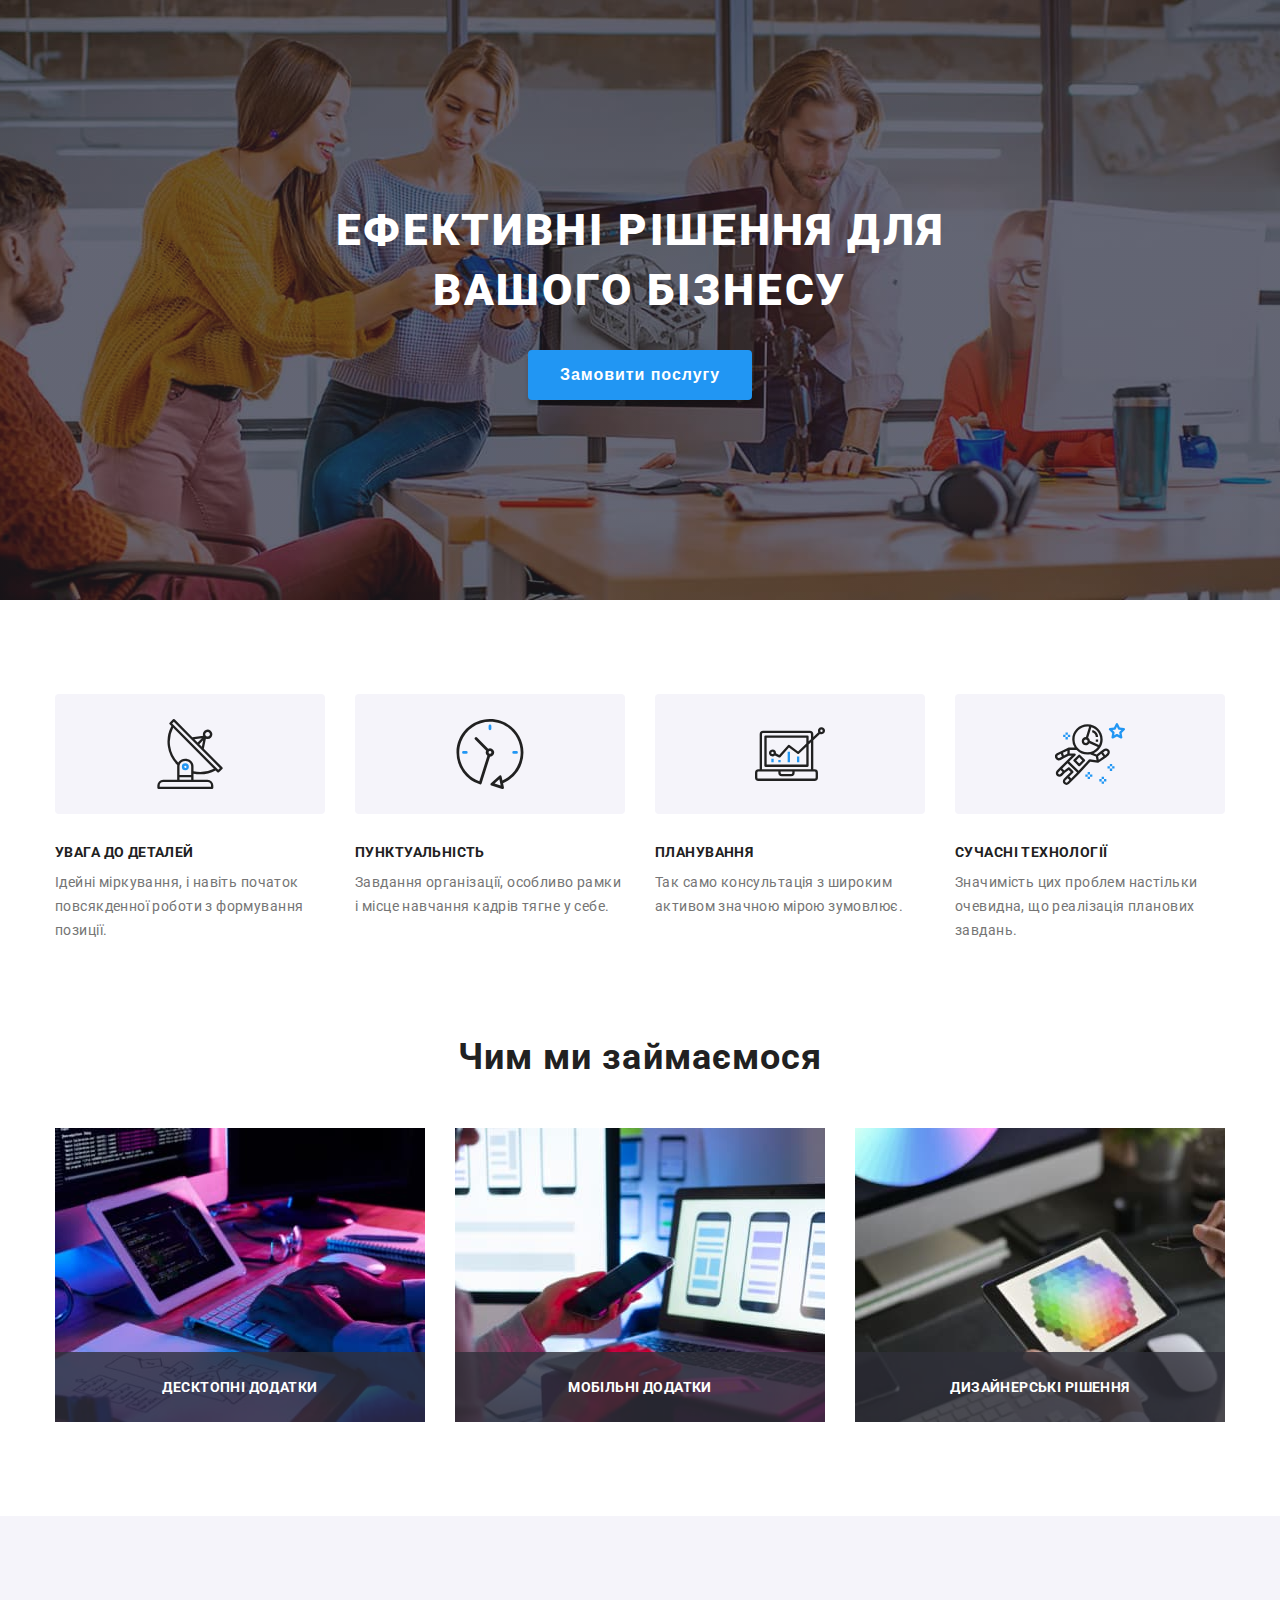
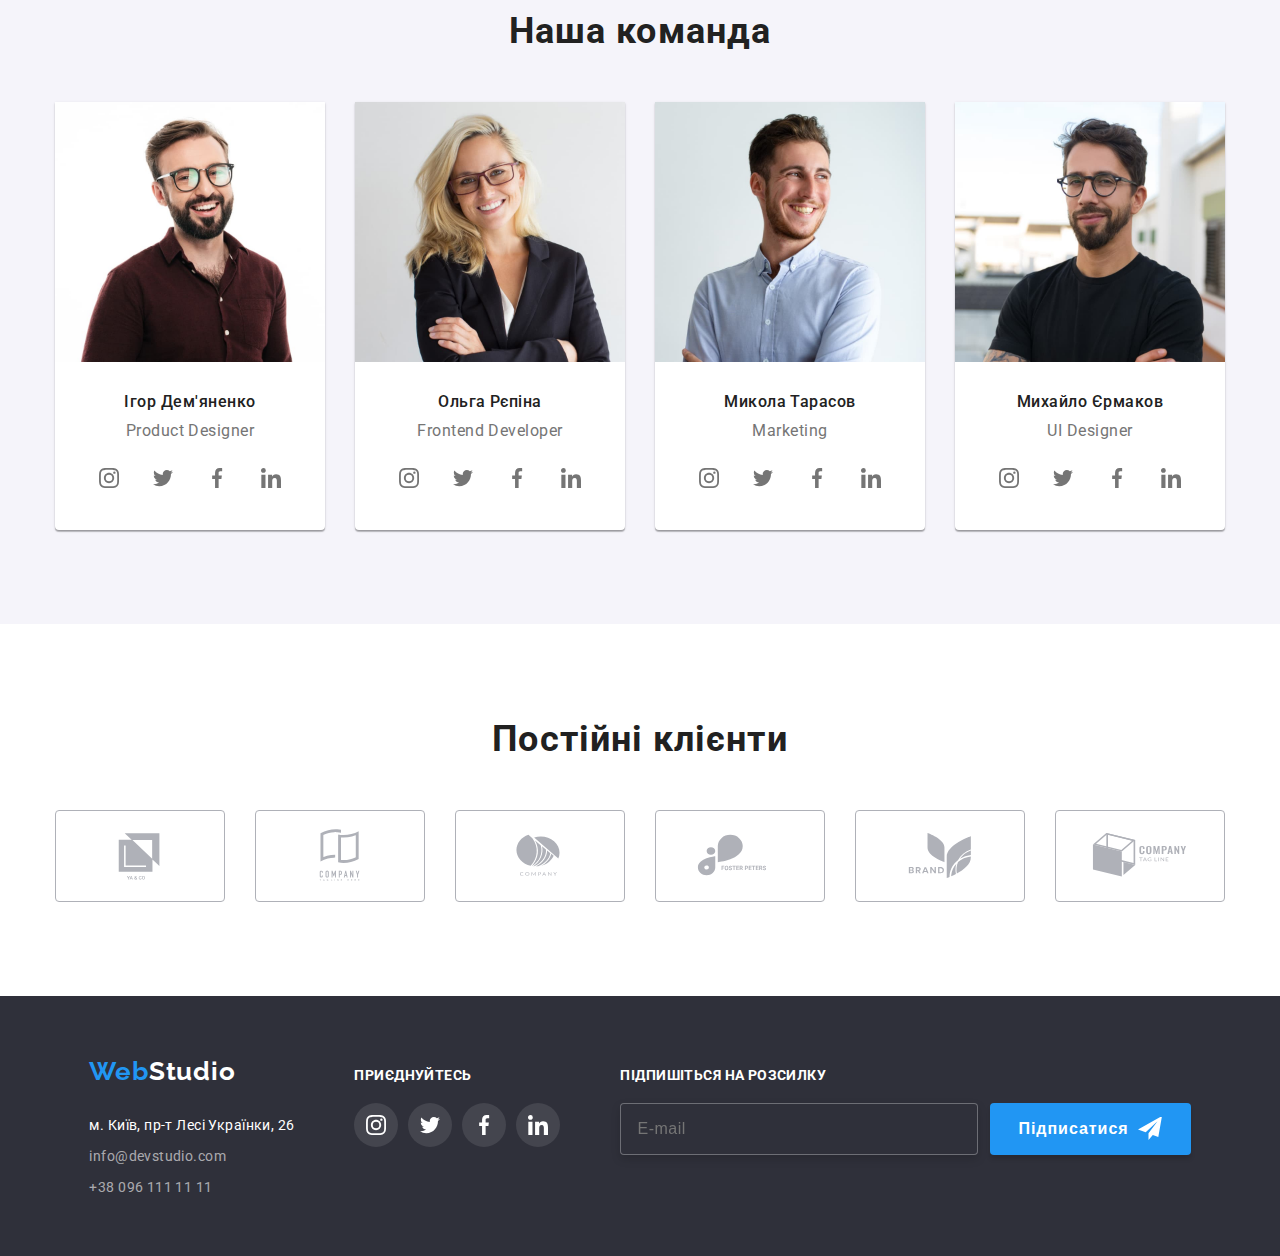
==== index.html @ 3035bf69 "New" ====
<!DOCTYPE html>
<html lang="uk">
  <head>
    <meta charset="UTF-8" />
    <meta http-equiv="X-UA-Compatible" content="IE=edge" />
    <meta name="viewport" content="width=device-width, initial-scale=1.0" />
    <title>Студія</title>
    <link rel="preconnect" href="https://fonts.googleapis.com" />
    <link rel="preconnect" href="https://fonts.gstatic.com" crossorigin />
    <link
      rel="stylesheet"
      href="https://cdnjs.cloudflare.com/ajax/libs/modern-normalize/1.1.0/modern-normalize.min.css"
      integrity="sha512-wpPYUAdjBVSE4KJnH1VR1HeZfpl1ub8YT/NKx4PuQ5NmX2tKuGu6U/JRp5y+Y8XG2tV+wKQpNHVUX03MfMFn9Q=="
      crossorigin="anonymous"
      referrerpolicy="no-referrer"
    />
    <link
      href="https://fonts.googleapis.com/css2?family=Raleway:wght@700&family=Roboto:wght@400;500;700;900&display=swap"
      rel="stylesheet"
    />
    <!--<link rel="stylesheet" href="./css/styles.css" />!-->
    <link rel="stylesheet" href="./css/main.min.css" />
  </head>
  <body>
  <!--<header class="header">
      <div class="container header__container">
        <a class="logo" href="./index.html">
          Web<span class="header__logo">Studio</span></a
        >
        <nav>
          <ul class="header__nav">
            <li>
              <a class="header__link current" href="./index.html">Студія</a>
            </li>
            <li>
              <a class="header__link" href="./portfolio.html">Портфоліо</a>
            </li>
            <li><a class="header__link" href="#">Контакти</a></li>
          </ul>
        </nav>
        <ul class="header__contacts">
          <li>
            <a class="header__contact" href="mailto:info@devstudio.com"
              ><svg class="header__icon" width="16" height="12">
                <use href="./images/icons.svg#icon-envelope"></use>
              </svg>
              info@devstudio.com</a
            >
          </li>
          <li>
            <a class="header__contact" href="tel:+380961111111"
              ><svg class="header__icon" width="10" height="16">
                <use href="./images/icons.svg#icon-smartphone"></use></svg
              >+38 096 111 11 11</a
            >
          </li>
        </ul>
      </div>
    </header>-->

    <main>
     
 <section class="section hero">
        <div class="container">
          <h1 class="hero__title">Ефективні рішення для вашого бізнесу</h1>
          <button class="btn hero__btn" type="button" data-modal-open>
            Замовити послугу
          </button>
        </div>
      </section>
     
      <section class="section benefits">
        <div class="container">
          <h2 class="visually-hidden">Переваги</h2>
          <ul class="benefits__list">
            <li class="benefits__item antenna">
              <div class="benefits__icon-box">
                <svg class="benefits__icon" width="70" height="70">
                  <use href="./images/icons.svg#icon-antenna"></use>
                </svg>
              </div>
              <h3 class="benefits__title">УВАГА ДО ДЕТАЛЕЙ</h3>
              <p class="benefits__text">
                Ідейні міркування, і навіть початок повсякденної роботи з
                формування позиції.
              </p>
            </li>
            <li class="benefits__item clock">
              <div class="benefits__icon-box">
                <svg class="benefits__icon" width="70" height="70">
                  <use href="./images/icons.svg#icon-clock"></use>
                </svg>
              </div>
              <h3 class="benefits__title">ПУНКТУАЛЬНІСТЬ</h3>
              <p class="benefits__text">
                Завдання організації, особливо рамки і місце навчання кадрів
                тягне у себе.
              </p>
            </li>
            <li class="benefits__item diagram">
              <div class="benefits__icon-box">
                <svg class="benefits__icon" width="70" height="70">
                  <use href="./images/icons.svg#icon-diagram"></use>
                </svg>
              </div>
              <h3 class="benefits__title">ПЛАНУВАННЯ</h3>
              <p class="benefits__text">
                Так само консультація з широким активом значною мірою зумовлює.
              </p>
            </li>
            <li class="benefits__item astronaut">
              <div class="benefits__icon-box">
                <svg class="benefits__icon" width="70" height="70">
                  <use href="./images/icons.svg#icon-astronaut"></use>
                </svg>
              </div>
              <h3 class="benefits__title">СУЧАСНІ ТЕХНОЛОГІЇ</h3>
              <p class="benefits__text">
                Значимість цих проблем настільки очевидна, що реалізація
                планових завдань.
              </p>
            </li>
          </ul>
        </div>
      </section>
      <section class="section do">
        <div class="container">
          <h2 class="do__title">Чим ми займаємося</h2>
          <ul class="do__list">
            <li class="do__item">
              <img
                src="./images/img1.jpg"
                alt="робочий стіл розробникм"
                width="370"
              />
              <p class="do__label">Десктопні додатки</p>
            </li>
            <li class="do__item">
              <img
                src="./images/img2.jpg"
                alt="робота над мобільним додатком"
                width="370"
              />
              <p class="do__label">Мобільні додатки</p>
            </li>
            <li class="do__item">
              <img src="./images/img3.jpg" alt="розробка дизайну" width="370" />
              <p class="do__label">Дизайнерські рішення</p>
            </li>
          </ul>
        </div>
      </section>
      <section class="section team">
        <div class="container">
          <h2 class="team__title">Наша команда</h2>

          <ul class="team__list">
            <li class="team__card">
              <img src="./images/img21.jpg" alt="Ігор Дем'яненко" width="270" />
              <div class="team__box">
                <h3 class="team__nome">Ігор Дем'яненко</h3>
                <p class="team__text">Product Designer</p>
                <ul class="contacts">
                  <li class="contacts__item">
                    <a class="contacts__link" href="#">
                      <svg class="contacts__icon" width="20" height="20">
                        <use href="./images/icons.svg#icon-instagram"></use>
                      </svg>
                    </a>
                  </li>
                  <li class="contacts__item">
                    <a class="contacts__link" href="#">
                      <svg class="contacts__icon" width="20" height="20">
                        <use href="./images/icons.svg#icon-twitter"></use>
                      </svg>
                    </a>
                  </li>
                  <li class="contacts__item">
                    <a class="contacts__link" href="#">
                      <svg class="contacts__icon" width="20" height="20">
                        <use href="./images/icons.svg#icon-facebook"></use>
                      </svg>
                    </a>
                  </li>
                  <li class="contacts__item">
                    <a class="contacts__link" href="#">
                      <svg class="contacts__icon" width="20" height="20">
                        <use href="./images/icons.svg#icon-linkedin"></use>
                      </svg>
                    </a>
                  </li>
                </ul>
              </div>
            </li>
            <li class="team__card">
              <img src="./images/img22.jpg" alt="Ольга Рєпіна" width="270" />
              <div class="team__box">
                <h3 class="team__nome">Ольга Рєпіна</h3>
                <p class="team__text">Frontend Developer</p>
                <ul class="contacts">
                  <li class="contacts__item">
                    <a class="contacts__link" href="#">
                      <svg class="contacts__icon" width="20" height="20">
                        <use href="./images/icons.svg#icon-instagram"></use>
                      </svg>
                    </a>
                  </li>
                  <li class="contacts__item">
                    <a class="contacts__link" href="#">
                      <svg class="contacts__icon" width="20" height="20">
                        <use href="./images/icons.svg#icon-twitter"></use>
                      </svg>
                    </a>
                  </li>
                  <li class="contacts__item">
                    <a class="contacts__link" href="#">
                      <svg class="contacts__icon" width="20" height="20">
                        <use href="./images/icons.svg#icon-facebook"></use>
                      </svg>
                    </a>
                  </li>
                  <li class="contacts__item">
                    <a class="contacts__link" href="#">
                      <svg class="contacts__icon" width="20" height="20">
                        <use href="./images/icons.svg#icon-linkedin"></use>
                      </svg>
                    </a>
                  </li>
                </ul>
              </div>
            </li>
            <li class="team__card">
              <img src="./images/img23.jpg" alt="Микола Тарасов" width="270" />
              <div class="team__box">
                <h3 class="team__nome">Микола Тарасов</h3>
                <p class="team__text">Marketing</p>
                <ul class="contacts">
                  <li class="contacts__item">
                    <a class="contacts__link" href="#">
                      <svg class="contacts__icon" width="20" height="20">
                        <use href="./images/icons.svg#icon-instagram"></use>
                      </svg>
                    </a>
                  </li>
                  <li class="contacts__item">
                    <a class="contacts__link" href="#">
                      <svg class="contacts__icon" width="20" height="20">
                        <use href="./images/icons.svg#icon-twitter"></use>
                      </svg>
                    </a>
                  </li>
                  <li class="contacts__item">
                    <a class="contacts__link" href="#">
                      <svg class="contacts__icon" width="20" height="20">
                        <use href="./images/icons.svg#icon-facebook"></use>
                      </svg>
                    </a>
                  </li>
                  <li class="contacts__item">
                    <a class="contacts__link" href="#">
                      <svg class="contacts__icon" width="20" height="20">
                        <use href="./images/icons.svg#icon-linkedin"></use>
                      </svg>
                    </a>
                  </li>
                </ul>
              </div>
            </li>
            <li class="team__card">
              <img src="./images/img24.jpg" alt="Михайло Єрмаков" width="270" />
              <div class="team__box">
                <h3 class="team__nome">Михайло Єрмаков</h3>
                <p class="team__text">UI Designer</p>
                <ul class="contacts">
                  <li class="contacts__item">
                    <a class="contacts__link" href="#">
                      <svg class="contacts__icon" width="20" height="20">
                        <use href="./images/icons.svg#icon-instagram"></use>
                      </svg>
                    </a>
                  </li>
                  <li class="contacts__item">
                    <a class="contacts__link" href="#">
                      <svg class="contacts__icon" width="20" height="20">
                        <use href="./images/icons.svg#icon-twitter"></use>
                      </svg>
                    </a>
                  </li>
                  <li class="contacts__item">
                    <a class="contacts__link" href="#">
                      <svg class="contacts__icon" width="20" height="20">
                        <use href="./images/icons.svg#icon-facebook"></use>
                      </svg>
                    </a>
                  </li>
                  <li class="contacts__item">
                    <a class="contacts__link" href="#">
                      <svg class="contacts__icon" width="20" height="20">
                        <use href="./images/icons.svg#icon-linkedin"></use>
                      </svg>
                    </a>
                  </li>
                </ul>
              </div>
            </li>
          </ul>
        </div>
      </section>
      <section class="section clients">
        <div class="container">
          <h2 class="clients__title">Постійні клієнти</h2>
          <ul class="clients__list">
            <li class="clients__items">
              <a class="clients__link" href="#">
                <svg class="cleints__icon" width="106" height="60">
                  <use href="./images/icons.svg#icon-logo1"></use>
                </svg>
              </a>
            </li>
            <li class="clients__items">
              <a class="clients__link" href="#">
                <svg class="cleints__icon" width="106" height="60">
                  <use href="./images/icons.svg#icon-logo2"></use>
                </svg>
              </a>
            </li>
            <li class="clients__items">
              <a class="clients__link" href="#">
                <svg class="cleints__icon" width="106" height="60">
                  <use href="./images/icons.svg#icon-logo3"></use>
                </svg>
              </a>
            </li>
            <li class="clients__items">
              <a class="clients__link" href="#">
                <svg class="cleints__icon" width="106" height="60">
                  <use href="./images/icons.svg#icon-logo4"></use>
                </svg>
              </a>
            </li>
            <li class="clients__items">
              <a class="clients__link" href="#">
                <svg class="cleints__icon" width="106" height="60">
                  <use href="./images/icons.svg#icon-logo5"></use>
                </svg>
              </a>
            </li>
            <li class="clients__items">
              <a class="clients__link" href="#">
                <svg class="cleints__icon" width="106" height="60">
                  <use href="./images/icons.svg#icon-logo6"></use>
                </svg>
              </a>
            </li>
          </ul>
        </div>
      </section>
    </main>
   <footer class="footer">
      <div class="container footer-content">
        <div class="footer-contacts">
          <a class="logo" href="./index.html">
            Web<span class="l-footer">Studio</span>
          </a>
          <address>
            <ul class="footer-list">
              <li class="footer-item">
                <a
                  class="footer-adress"
                  href="https://goo.gl/maps/WYoXbRYxHbfTvHFD9"
                  target="_blank"
                  rel="noopener noreferrer"
                  >м. Київ, пр-т Лесі Українки, 26</a
                >
              </li>
              <li class="footer-items">
                <a class="footer-link" href="mailto:info@devstudio.com"
                  >info@devstudio.com</a
                >
              </li>
              <li class="footer-items">
                <a class="footer-link" href="tel:+380961111111"
                  >+38 096 111 11 11</a
                >
              </li>
            </ul>
          </address>
        </div>
        <div class="footer-soc">
          <p class="footer-tit">приєднуйтесь</p>
          <ul class="footer-soc-list">
            <li class="footer-soc-item">
              <a class="footer-soc-link" href="#">
                <svg class="footer-soc-icon" width="20" height="20">
                  <use href="./images/icons.svg#icon-instagram"></use>
                </svg>
              </a>
            </li>
            <li class="footer-soc-item">
              <a class="footer-soc-link" href="#">
                <svg class="footer-soc-icon" width="20" height="20">
                  <use href="./images/icons.svg#icon-twitter"></use>
                </svg>
              </a>
            </li>
            <li class="footer-soc-item">
              <a class="footer-soc-link" href="#">
                <svg class="footer-soc-icon" width="20" height="20">
                  <use href="./images/icons.svg#icon-facebook"></use>
                </svg>
              </a>
            </li>
            <li class="footer-soc-item">
              <a class="footer-soc-link" href="#">
                <svg class="footer-soc-icon" width="20" height="20">
                  <use href="./images/icons.svg#icon-linkedin"></use>
                </svg>
              </a>
            </li>
          </ul>
        </div>
        <div class="footer-form-div">
          <p class="footer-tit">Підпишіться на розсилку</p>
          <form class="footer-form">
            <label class="footer-label">
              <input
                class="footer-input"
                type="email"
                name="email"
                placeholder="E-mail"
              />
            </label>
            <button class="footer-bt btn" type="submit">
              Підписатися
              <svg class="footer-bt-icon" width="24" height="24">
                <use href="./images/icons.svg#icon-iconsend"></use>
              </svg>
            </button>
          </form>
        </div>
      </div>
    </footer>
   <!-- <div class="backdrop is-hidden" data-modal>
      <div class="modal">
        <form class="modal-form">
          <p class="form-tit">Залиште свої дані, ми вам передзвонимо</p>

          <label class="form-label">
            <span class="form-text">Ім'я</span>
            <input class="form-input" type="text" name="name" autofocus />
            <svg class="form-icon" width="18" height="18">
              <use href="./images/icons.svg#icon-name"></use>
            </svg>
          </label>

          <label class="form-label">
            <span class="form-text">Телефон</span>
            <input class="form-input" type="tel" name="tel" />
            <svg class="form-icon" width="18" height="18">
              <use href="./images/icons.svg#icon-telform"></use>
            </svg>
          </label>

          <label class="form-label">
            <span class="form-text">Пошта</span>
            <input class="form-input" type="email" name="email" />
            <svg class="form-icon" width="18" height="18">
              <use href="./images/icons.svg#icon-emailform"></use>
            </svg>
          </label>

          <label class="form-label">
            <span class="form-text">Коментар</span>
            <textarea
              name="comment"
              rows="7"
              class="comment-area"
              placeholder="Введіть текст"
            ></textarea>
          </label>

          <label class="check-label">
            <input class="check-input" type="checkbox" name="policy" />
            <svg class="check-icon" width="16" height="15">
              <use href="./images/icons.svg#icon-check"></use>
            </svg>
            <span class="check-text"
              >Погоджуюся з розсилкою та приймаю
              <a href="#" class="check-link">Умови договору</a>
            </span>
          </label>

          <button class="form-bt btn" type="submit">Відправити</button>
        </form>
        <button type="button" class="modal-button" data-modal-close>
          <svg class="modal-icon" width="18" height="18">
            <use href="./images/icons.svg#icon-close"></use>
          </svg>
        </button>
      </div>
    </div>
    <script src="./js/modal.js"></script>-->
  </body>
</html>
---- css/main.min.css ----
:root{--gray-dark:#2F303A;--gray-light:#F5F4FA;--wight:white;--mt-color:#212121;--nt-color:#757575;--blue:#2196F3;--akcent: #188CE8;--icon1:#AFB1B8;--ft-color:rgba(255, 255, 255, 0.6);--timing-function:cubic-bezier(0.4, 0, 0.2, 1)}*{margin:0;padding:0;box-sizing:border-box;outline:none}h1,h2,h3,h4,h5,h6,p{margin:0}ul{list-style:none;margin:0;padding:0}img{display:block;max-width:100%;height:auto;width:100%}body{font-family:"Roboto",sans-serif;color:var(--mt-color)}button{cursor:pointer}.visually-hidden{position:absolute;width:1px;height:1px;margin:-1px;border:0;padding:0;white-space:nowrap;-webkit-clip-path:inset(100%);clip-path:inset(100%);clip:rect(0 0 0 0);overflow:hidden}.container{width:100%;padding-left:15px;padding-right:15px;margin:0 auto}@media screen and (min-width: 480px){.container{max-width:480px}}@media screen and (min-width: 768px){.container{max-width:768px}}@media screen and (min-width: 1200px){.container{max-width:1200px}}.section{padding-top:60px;padding-bottom:60px}@media screen and (min-width: 1200px){.section{padding-top:94px;padding-bottom:94px}}.logo{font-family:"Raleway",sans-serif;text-decoration:none;font-weight:700;font-size:24px;line-height:1.1666666667;letter-spacing:.03em;color:var(--blue)}@media screen and (min-width: 1200px){.logo{font-size:26px;line-height:1.1923076923}}.btn{background-color:var(--blue);font-weight:700;font-size:16px;line-height:1.875;display:flex;align-items:center;text-align:center;letter-spacing:.06em;color:var(--wight);border:none;display:block;margin:0 auto;box-shadow:0px 4px 4px rgba(0,0,0,.15);border-radius:4px;transition:background-color 250ms var(--timing-function)}.btn:hover,.btn:focus{background-color:var(--akcent)}.header{background-color:var(--wight);padding-top:32px;padding-bottom:32px;border-bottom:1px solid #ececec}.header__container{display:flex;align-items:center}.header__logo{color:#000}.header__nav{display:flex;gap:50px;margin-left:93px}@media screen and (max-width: 768px){.header__nav{visibility:hidden;pointer-events:none;position:absolute;width:1px;height:1px;margin:-1px;border:0;padding:0}}.header__nav .header__link{position:relative}.header__link.current{color:var(--blue)}@media screen and (max-width: 768px){.header__link.current{visibility:hidden;pointer-events:none;position:absolute;width:1px;height:1px;margin:-1px;border:0;padding:0}}.header__link.current::after{position:absolute;bottom:-39px;right:0px;content:"";width:100%;height:4px;background-color:var(--blue);border-radius:2px}.header__contacts{display:flex;gap:50px;margin-left:auto}@media screen and (max-width: 768px){.header__contacts{visibility:hidden;pointer-events:none;position:absolute;width:1px;height:1px;margin:-1px;border:0;padding:0;display:flex;gap:50px;margin-left:93px}}.header__link,.header__contact{font-weight:500;font-size:14px;line-height:1.1428571429;letter-spacing:.02em;text-decoration:none;transition:color 250ms var(--timing-function)}.header__link:hover,.header__link :focus,.header__link :active,.header__contact:hover,.header__contact :focus,.header__contact :active{color:var(--blue)}.header__link{color:var(--mt-color)}.header__contact{color:var(--nt-color);display:flex;gap:10px;align-items:center}.header__icon{fill:currentColor}.hero{max-width:1600px;margin-left:auto;margin-right:auto;background-image:linear-gradient(to right, rgba(47, 48, 58, 0.4), rgba(47, 48, 58, 0.4)),url(../../images/Img0mob.jpg);background-repeat:no-repeat;background-position:center;background-size:cover;background-color:var(--gray-dark);padding-top:118px;padding-bottom:118px}@media screen and (min-width: 480px){.hero{background-image:linear-gradient(to right, rgba(47, 48, 58, 0.4), rgba(47, 48, 58, 0.4)),url(../../images/Img0tabl.jpg)}}@media screen and (min-width: 768px){.hero{background-image:linear-gradient(to right, rgba(47, 48, 58, 0.4), rgba(47, 48, 58, 0.4)),url(../../images/Img0.jpg)}}@media screen and (min-width: 1200px){.hero{background-size:1600px;padding-top:200px;padding-bottom:200px}}.hero__title{width:auto;margin:0 auto;font-weight:900;font-size:26px;line-height:1.6153846154;text-align:center;letter-spacing:.06em;text-transform:uppercase;color:#fff;margin-bottom:30px}@media screen and (min-width: 480px){.hero__title{width:360px}}@media screen and (min-width: 1200px){.hero__title{width:696px;font-size:44px;line-height:1.3636363636}}.hero__btn{padding:10px 24px}@media screen and (min-width: 1200px){.hero__btn{padding:10px 32px}}.benefits{background:var(--wight)}@media screen and (min-width: 1200px){.benefits{padding-bottom:0px}}.benefits__list{display:flex;flex-wrap:wrap;gap:30px}.benefits__item{width:100%}@media screen and (min-width: 768px){.benefits__item{width:calc((100% - 30px)/2)}}@media screen and (min-width: 1200px){.benefits__item{width:calc((100% - 90px)/4)}}.benefits__icon-box{width:100%;height:120px;display:flex;align-items:center;justify-content:center;background-color:var(--gray-light);border-radius:4px}@media screen and (min-width: 1200px){.benefits__icon-box{width:270px}}.benefits__title{font-weight:700;font-size:14px;line-height:1.1428571429;letter-spacing:.03em;text-transform:uppercase;margin-bottom:10px;margin-top:30px}@media screen and (max-width: 768px){.benefits__title{text-align:center}}.benefits__text{width:100%;font-weight:400;font-size:14px;line-height:1.7142857143;letter-spacing:.03em;color:var(--nt-color)}.do{background:var(--wight)}@media screen and (max-width: 1200px){.do{visibility:hidden;pointer-events:none;position:absolute;width:1px;height:1px;margin:-1px;border:0;padding:0}}.do__title{font-weight:700;font-size:36px;line-height:1.1666666667;text-align:center;letter-spacing:.03em;margin-bottom:50px}.do__list{display:flex;gap:30px}.do__item{position:relative}.do__label{position:absolute;bottom:0;left:0;margin:0;width:100%;background-color:rgba(47,48,58,.8);text-align:center;padding-top:27px;padding-bottom:27px;font-weight:700;font-size:14px;line-height:1.1428571429;letter-spacing:.03em;text-transform:uppercase;color:var(--wight)}.team{background-color:var(--gray-light)}.team__title{font-weight:700;font-size:28px;line-height:1.1785714286;text-align:center;letter-spacing:.03em;margin-bottom:30px}@media screen and (min-width: 1200px){.team__title{font-size:36px;line-height:1.1666666667;margin-bottom:50px}}.team__list{display:flex;flex-wrap:wrap;gap:30px}.team__card{width:100%;background:var(--wight);box-shadow:0px 1px 3px rgba(0,0,0,.12),0px 1px 1px rgba(0,0,0,.14),0px 2px 1px rgba(0,0,0,.2);border-radius:0px 0px 4px 4px}@media screen and (min-width: 768px){.team__card{width:calc((100% - 30px)/2)}}@media screen and (min-width: 1200px){.team__card{width:calc((100% - 90px)/4)}}.team__box{padding-top:30px;padding-bottom:24px}@media screen and (min-width: 1200px){.team__box{padding-bottom:30px}}.team__nome{font-weight:500;font-size:16px;line-height:1.1875;text-align:center;letter-spacing:.03em;margin-bottom:10px}.team__text{font-weight:400;font-size:16px;line-height:1.1875;text-align:center;letter-spacing:.03em;color:var(--nt-color);margin-bottom:16px}.contacts{display:flex;gap:10px;justify-content:center}.contacts__item{width:44px;height:44px}.contacts__link{width:100%;height:100%;border-radius:50%;display:flex;align-items:center;justify-content:center;background-color:var(--wight);color:var(--nt-color);transition:color 250ms var(--timing-function),background-color 250ms var(--timing-function)}.contacts__link:hover,.contacts__link :focus{background-color:var(--blue);color:var(--wight)}.contacts__icon{fill:currentColor}.clients{background:var(--wight)}.clients__title{font-weight:700;font-size:28px;line-height:1.1785714286;text-align:center;letter-spacing:.03em;margin-bottom:30px}@media screen and (min-width: 1200px){.clients__title{font-size:36px;line-height:1.1666666667;margin-bottom:50px}}.clients__list{display:flex;flex-wrap:wrap;justify-content:center;gap:30px}.clients__items{width:100%;height:120px}@media screen and (min-width: 768px){.clients__items{width:calc((100% - 60px)/3);height:92px}}@media screen and (min-width: 1200px){.clients__items{width:calc((100% - 150px)/6)}}.clients__link{width:100%;height:100%;background-color:var(--wight);border:1px solid var(--icon1);color:var(--icon1);border-radius:4px;display:flex;align-items:center;justify-content:center;transition:color 250ms var(--timing-function),border 250ms var(--timing-function)}.clients__link:hover,.clients__link:focus{border:1px solid var(--blue);color:var(--blue)}.cleints__icon{fill:currentColor}.footer{background-color:var(--gray-dark);padding-top:60px;padding-bottom:60px}.l-footer{color:#fff}.footer-content{display:flex;flex-wrap:wrap;gap:60px;justify-content:center;align-items:baseline}@media screen and (max-width: 1200px){.footer-contacts{text-align:center}}.footer-tit{font-weight:700;font-size:14px;line-height:1.1428571429;letter-spacing:.03em;text-transform:uppercase;color:var(--wight);margin-bottom:20px}.footer-adress,.footer-link{font-weight:400;font-size:14px;line-height:1.1428571429;letter-spacing:.03em;text-decoration:none;font-style:normal}.footer-adress:hover,.footer-adress:focus,.footer-adress:active,.footer-link:hover,.footer-link:focus,.footer-link:active{color:var(--blue)}.footer-adress{color:var(--wight)}.footer-link,.footer-input{color:var(--ft-color)}.footer-item{margin-top:28px}.footer-items{margin-top:12px}.footer-link,.footer-adress{transition:color 250ms var(--timing-function)}@media screen and (min-width: 768px)and (max-width: 1200px){.footer-soc{margin-left:105px}}@media screen and (max-width: 1200px){.footer-soc{text-align:center}}.footer-soc-list{display:flex;gap:10px}.footer-soc-item{width:44px;height:44px}.footer-soc-link{width:100%;height:100%;border-radius:50%;display:flex;align-items:center;justify-content:center}.footer-soc-link{background-color:rgba(255,255,255,.1);transition:background-color 250ms var(--timing-function)}.footer-soc-link:hover,.footer-soc-link:focus{background-color:var(--blue);color:var(--wight)}.footer-soc-icon{fill:var(--wight)}@media screen and (max-width: 768px){.footer-form-div{width:100%}}@media screen and (max-width: 1200px){.footer-form-div{text-align:center}}.footer-form{display:flex;flex-direction:column;gap:20px}@media screen and (min-width: 1200px){.footer-form{gap:12px;flex-direction:row}}.footer-input{width:100%;font-weight:400;font-size:16px;line-height:1.25;letter-spacing:.03em;padding:15px 16px 15px;background-color:var(--gray-dark);border:1px solid rgba(255,255,255,.3);filter:drop-shadow(0px 4px 4px rgba(0, 0, 0, 0.15));border-radius:4px;transition:border-color 250ms var(--timing-function)}@media screen and (min-width: 480px){.footer-input{width:450px}}@media screen and (min-width: 1200px){.footer-input{width:358px}}.footer-input:focus{border-color:var(--blue)}.footer-input:-webkit-autofill{box-shadow:inset 0 0 0 50px var(--gray-dark);-webkit-text-fill-color:var(--wight)}.footer-label:hover .footer-input,.footer-label:focus .footer-input{border-color:var(--blue);cursor:pointer}.footer-bt{position:relative;padding:10px 64px 10px 31px}@media screen and (min-width: 1200px){.footer-bt{padding:10px 62px 10px 28px}}.footer-bt-icon{fill:currentColor;position:absolute;top:13px;left:148px}.projects{background:var(--wight)}.sec-filter-list{display:flex;justify-content:center;gap:8px;margin-bottom:50px}.sec-filter-bt{font-weight:500;font-size:16px;line-height:1.625;text-align:center;letter-spacing:.03em;background-color:var(--gray-light);border:none;border-radius:4px;padding:6px 25px;transition:background-color 250ms var(--timing-function),color 250ms var(--timing-function),box-shadow 250ms var(--timing-function)}.sec-filter-bt:hover,.sec-filter-bt:focus,.sec-filter-bt:active{color:#fff;background-color:var(--blue);box-shadow:0px 2px 2px 0px rgba(0,0,0,.12),0px 1px 2px 0px rgba(0,0,0,.08),0px 3px 1px 0px rgba(0,0,0,.1);border:none}.sec-projects-list{display:flex;flex-wrap:wrap;gap:30px;padding:0}.sec-projects-item{flex-basis:calc((100% - 60px)/3);transition:box-shadow 250ms var(--timing-function)}.sec-projects-item:hover,.sec-projects-item:focus{box-shadow:0px 1px 1px rgba(0,0,0,.12),0px 4px 4px rgba(0,0,0,.06),1px 4px 6px rgba(0,0,0,.16)}.sec-projects-cart{padding:20px 24px;border-bottom:1px solid #eee;border-left:1px solid #eee;border-right:1px solid #eee}.sec-projects-nome{font-weight:700;font-size:18px;line-height:2;letter-spacing:.06em;margin-bottom:4px;color:var(--mt-color)}.sec-projects-text{font-weight:400;font-size:16px;line-height:1.875;letter-spacing:.03em;color:var(--nt-color)}.projects-link{text-decoration:none;font-style:normal}.projects-img{position:relative;overflow:hidden}.projects-overlay{position:absolute;left:0;top:0;width:100%;height:100%;background-color:var(--blue);opacity:.9;padding-top:63px;padding-left:24px;text-align:left;font-weight:400;font-size:18px;line-height:1.5555555556;letter-spacing:.03em;color:var(--wight);transform:translateY(101%);transition:transform 500ms var(--timing-function)}.sec-projects-item:hover .projects-overlay{transform:translateY(0)}.backdrop{position:fixed;top:0;left:0;width:100%;height:100%;background-color:rgba(0,0,0,.2);opacity:1;transition:opacity 500ms var(--timing-function)}.backdrop.is-hidden{opacity:0;pointer-events:none}.modal{position:absolute;top:50%;left:50%;transform:translate(-50%, -50%);height:580px;width:530px;background-color:var(--wight);box-shadow:0px 1px 3px rgba(0,0,0,.12),0px 1px 1px rgba(0,0,0,.14),0px 2px 1px rgba(0,0,0,.2);border-radius:4px;transition:transform 200ms var(--timing-function) 500ms}.moda.backdrop.is-hidden{transform:translate(-5000%, -50%)}.modal-button{position:absolute;top:8px;right:8px;width:30px;height:30px;display:flex;align-items:center;justify-content:center;border:1px solid rgba(0,0,0,.1);border-radius:50%;background-color:var(--wight);color:#000;transition:color 250ms var(--timing-function)}.modal-button:hover,.modal-button:focus{color:var(--blue)}.modal-icon{fill:currentColor}.modal-form{width:100%;padding:40px}.form-tit{font-weight:700;font-size:20px;line-height:1.15;text-align:center;letter-spacing:.03em;margin-bottom:12px}.form-label,.comment-label{display:flex;flex-direction:column}.form-label{position:relative;margin-bottom:10px;color:var(--mt-color);transition:color 2500ms var(--timing-function)}.form-label:focus,.form-label:active{color:var(--blue)}.form-label:nth-of-type(4n){margin-bottom:0}.form-input,.comment-area{border:1px solid rgba(33,33,33,.2);border-radius:4px;transition:border-color 250ms var(--timing-function)}.form-input:focus,.comment-area:focus{border-color:var(--blue);cursor:pointer}.form-input{padding:12px 42px 12px}.form-input:-webkit-autofill{box-shadow:inset 0 0 0 50px var(--wight);-webkit-text-fill-color:var(--mt-color)}.form-icon{position:absolute;top:29px;left:12px;fill:currentColor;transition:fill 250ms var(--timing-function)}.form-input:focus+.form-icon{fill:var(--blue)}.form-input,.comment-area,.form-text,.comment-area{font-weight:400;font-size:12px;line-height:1.1666666667;letter-spacing:.01em}.form-text{color:var(--nt-color);margin-bottom:4px}.check-label{display:flex;gap:8px;justify-content:center;align-items:center;margin-top:20px;margin-bottom:30px}.check-link{color:var(--blue);position:relative}.check-icon{display:inline-block;border-radius:4px;border:2px solid var(--mt-color);transition:border-color 250ms var(--timing-function),background-color 250ms var(--timing-function)}.check-input:checked+.check-icon{background-color:var(--blue);border-color:var(--blue)}.check-text{font-weight:400;font-size:14px;line-height:1.7142857143;letter-spacing:.03em;color:var(--nt-color)}.check-input{position:absolute;width:1px;height:1px;margin:-1px;border:0;padding:0;clip:rect(0 0 0 0);overflow:hidden}.check-link{font-weight:400;font-size:14px;line-height:1.7142857143;letter-spacing:.03em;text-decoration:none;font-style:normal}.check-link::after{position:absolute;bottom:.5px;right:0;content:"";width:100%;height:1px;background-color:var(--blue)}.comment-area{resize:none;padding:12px 16px}.comment-area::-moz-placeholder{color:rgba(117,117,117,.5)}.comment-area:-ms-input-placeholder{color:rgba(117,117,117,.5)}.comment-area::placeholder{color:rgba(117,117,117,.5)}.form-bt{padding:10px 52px}/*# sourceMappingURL=main.min.css.map */
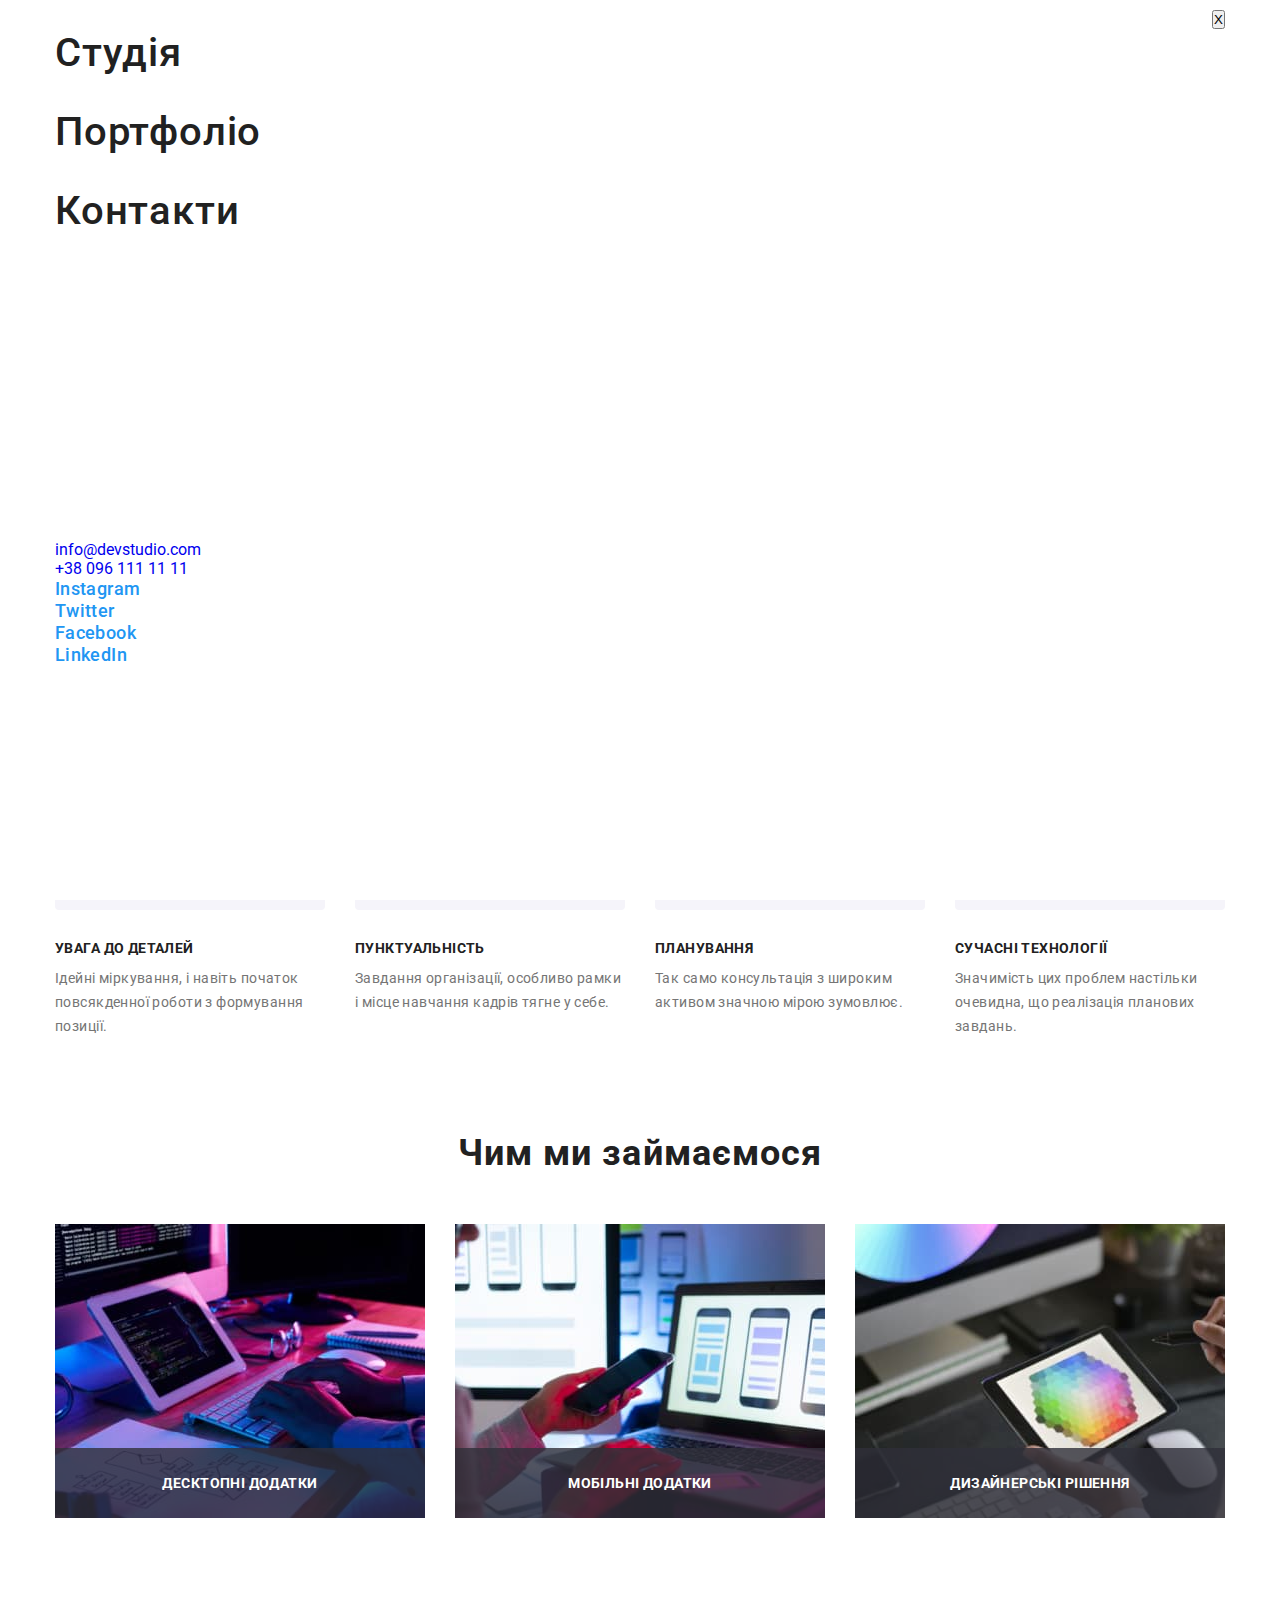
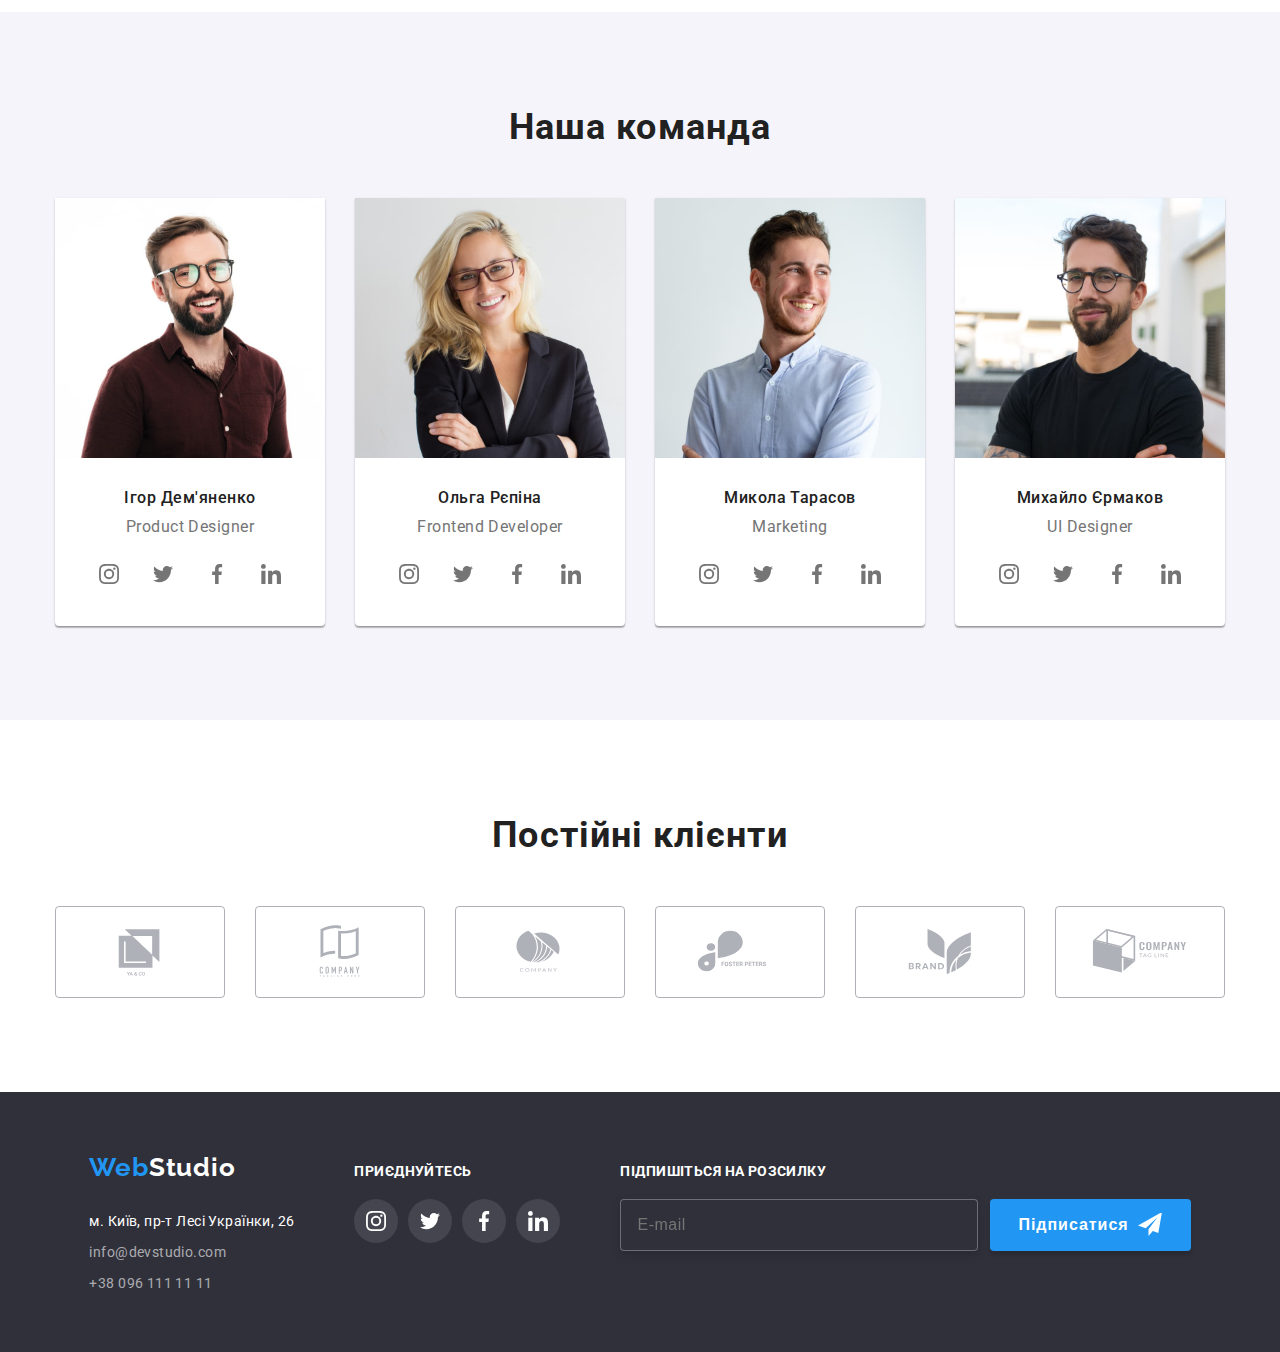
==== commit bc091053: "New" ====
--- a/index.html
+++ b/index.html
@@ -22,7 +22,7 @@
     <link rel="stylesheet" href="./css/main.min.css" />
   </head>
   <body>
-  <!--<header class="header">
+  <header class="header">
       <div class="container header__container">
         <a class="logo" href="./index.html">
           Web<span class="header__logo">Studio</span></a
@@ -55,8 +55,57 @@
             >
           </li>
         </ul>
+        <button type="button" class="menu-open" >0</button>
       </div>
-    </header>-->
+      <div class="mob-menu" >
+        <div class="container">
+          <button type="button" class="menu-close" >X</button>
+        <ul class="menu-list">
+          <li class="menu-list-item">
+            <a class="menu-link current" href="./index.html">Студія</a>
+          </li>
+          <li class="menu-list-item">
+            <a class="menu-link" href="./portfolio.html">Портфоліо</a>
+          </li>
+          <li class="menu-list-item"><a class="menu-link" href="#">Контакти</a></li>
+        </ul>
+        <ul class="menu-contacts">
+          <li>
+            <a class="menu-contact" href="mailto:info@devstudio.com"
+              >
+              info@devstudio.com</a>
+          </li>
+          <li>
+            <a class="menu-contact" href="tel:+380961111111"
+              >+38 096 111 11 11</a>
+          </li>
+        </ul>
+        <ul class="mob-soc-list">
+          <li class="mob-soc-item">
+            <a href="" target="_blank" rel="noopener noreferrer" class="mob-soc-link">
+              Instagram
+            </a>
+          </li>
+          <li class="mob-soc-item">
+            <a href="" target="_blank" rel="noopener noreferrer" class="mob-soc-link">
+              Twitter
+            </a>
+          </li>
+          <li class="mob-soc-item">
+            <a href="" target="_blank" rel="noopener noreferrer" class="mob-soc-link">
+              Facebook
+            </a>
+          </li>
+          <li class="mob-soc-item">
+            <a href="" target="_blank" rel="noopener noreferrer" class="mob-soc-link">
+              LinkedIn
+            </a>
+          </li>
+        </ul>
+        </div>
+        
+      </div>
+    </header>
 
     <main>
      
@@ -156,7 +205,26 @@
 
           <ul class="team__list">
             <li class="team__card">
-              <img src="./images/img21.jpg" alt="Ігор Дем'яненко" width="270" />
+              <picture>
+                <source
+                srcset="./images/img21.jpg 1x, ./images/img21-2x.jpg 2x"
+                media="(min-width: 1200px)"
+                />
+                <source
+                srcset="./images/img21-tab.jpg 1x, ./images/img21-tab-2x.jpg 2x"
+                media="(min-width: 768px)"
+                />
+                <source
+                srcset="./images/img21-mob.jpg 1x, ./images/img21-mob-2x.jpg 2x"
+                media="(max-width: 767px)"
+                />
+                <img 
+                
+                src="./images/img21-mob.jpg" 
+                alt="Ігор Дем'яненко"
+                width="450" />
+              </picture>
+              
               <div class="team__box">
                 <h3 class="team__nome">Ігор Дем'яненко</h3>
                 <p class="team__text">Product Designer</p>
@@ -193,7 +261,25 @@
               </div>
             </li>
             <li class="team__card">
-              <img src="./images/img22.jpg" alt="Ольга Рєпіна" width="270" />
+              <picture>
+                <source
+                srcset="./images/img22.jpg 1x, ./images/img22-2x.jpg 2x"
+                media="(min-width: 1200px)"
+                />
+                <source
+                srcset="./images/img22-tab.jpg 1x, ./images/img22-tab-2x.jpg 2x"
+                media="(min-width: 768px)"
+                />
+                <source
+                srcset="./images/img22-mob.jpg 1x, ./images/img22-mob-2x.jpg 2x"
+                media="(max-width: 767px)"
+                />
+                <img 
+                
+                src="./images/img22-mob.jpg" 
+                alt="Ольга Рєпіна"
+                width="450" />
+              </picture>
               <div class="team__box">
                 <h3 class="team__nome">Ольга Рєпіна</h3>
                 <p class="team__text">Frontend Developer</p>
@@ -230,7 +316,25 @@
               </div>
             </li>
             <li class="team__card">
-              <img src="./images/img23.jpg" alt="Микола Тарасов" width="270" />
+              <picture>
+                <source
+                srcset="./images/img23.jpg 1x, ./images/img23-2x.jpg 2x"
+                media="(min-width: 1200px)"
+                />
+                <source
+                srcset="./images/img23-tab.jpg 1x, ./images/img23-tab-2x.jpg 2x"
+                media="(min-width: 768px)"
+                />
+                <source
+                srcset="./images/img23-mob.jpg 1x, ./images/img23-mob-2x.jpg 2x"
+                media="(max-width: 767px)"
+                />
+                <img 
+                
+                src="./images/img23-mob.jpg" 
+                alt="Микола Тарасов"
+                width="450" />
+              </picture>
               <div class="team__box">
                 <h3 class="team__nome">Микола Тарасов</h3>
                 <p class="team__text">Marketing</p>
@@ -267,7 +371,25 @@
               </div>
             </li>
             <li class="team__card">
-              <img src="./images/img24.jpg" alt="Михайло Єрмаков" width="270" />
+              <picture>
+                <source
+                srcset="./images/img24.jpg 1x, ./images/img24-2x.jpg 2x"
+                media="(min-width: 1200px)"
+                />
+                <source
+                srcset="./images/img24-tab.jpg 1x, ./images/img24-tab-2x.jpg 2x"
+                media="(min-width: 768px)"
+                />
+                <source
+                srcset="./images/img24-mob.jpg 1x, ./images/img24-mob-2x.jpg 2x"
+                media="(max-width: 767px)"
+                />
+                <img 
+                
+                src="./images/img24-mob.jpg" 
+                alt="Михайло Єрмаков"
+                width="450" />
+              </picture>
               <div class="team__box">
                 <h3 class="team__nome">Михайло Єрмаков</h3>
                 <p class="team__text">UI Designer</p>
--- a/css/main.min.css
+++ b/css/main.min.css
@@ -1 +1 @@
-:root{--gray-dark:#2F303A;--gray-light:#F5F4FA;--wight:white;--mt-color:#212121;--nt-color:#757575;--blue:#2196F3;--akcent: #188CE8;--icon1:#AFB1B8;--ft-color:rgba(255, 255, 255, 0.6);--timing-function:cubic-bezier(0.4, 0, 0.2, 1)}*{margin:0;padding:0;box-sizing:border-box;outline:none}h1,h2,h3,h4,h5,h6,p{margin:0}ul{list-style:none;margin:0;padding:0}img{display:block;max-width:100%;height:auto;width:100%}body{font-family:"Roboto",sans-serif;color:var(--mt-color)}button{cursor:pointer}.visually-hidden{position:absolute;width:1px;height:1px;margin:-1px;border:0;padding:0;white-space:nowrap;-webkit-clip-path:inset(100%);clip-path:inset(100%);clip:rect(0 0 0 0);overflow:hidden}.container{width:100%;padding-left:15px;padding-right:15px;margin:0 auto}@media screen and (min-width: 480px){.container{max-width:480px}}@media screen and (min-width: 768px){.container{max-width:768px}}@media screen and (min-width: 1200px){.container{max-width:1200px}}.section{padding-top:60px;padding-bottom:60px}@media screen and (min-width: 1200px){.section{padding-top:94px;padding-bottom:94px}}.logo{font-family:"Raleway",sans-serif;text-decoration:none;font-weight:700;font-size:24px;line-height:1.1666666667;letter-spacing:.03em;color:var(--blue)}@media screen and (min-width: 1200px){.logo{font-size:26px;line-height:1.1923076923}}.btn{background-color:var(--blue);font-weight:700;font-size:16px;line-height:1.875;display:flex;align-items:center;text-align:center;letter-spacing:.06em;color:var(--wight);border:none;display:block;margin:0 auto;box-shadow:0px 4px 4px rgba(0,0,0,.15);border-radius:4px;transition:background-color 250ms var(--timing-function)}.btn:hover,.btn:focus{background-color:var(--akcent)}.header{background-color:var(--wight);padding-top:32px;padding-bottom:32px;border-bottom:1px solid #ececec}.header__container{display:flex;align-items:center}.header__logo{color:#000}.header__nav{display:flex;gap:50px;margin-left:93px}@media screen and (max-width: 768px){.header__nav{visibility:hidden;pointer-events:none;position:absolute;width:1px;height:1px;margin:-1px;border:0;padding:0}}.header__nav .header__link{position:relative}.header__link.current{color:var(--blue)}@media screen and (max-width: 768px){.header__link.current{visibility:hidden;pointer-events:none;position:absolute;width:1px;height:1px;margin:-1px;border:0;padding:0}}.header__link.current::after{position:absolute;bottom:-39px;right:0px;content:"";width:100%;height:4px;background-color:var(--blue);border-radius:2px}.header__contacts{display:flex;gap:50px;margin-left:auto}@media screen and (max-width: 768px){.header__contacts{visibility:hidden;pointer-events:none;position:absolute;width:1px;height:1px;margin:-1px;border:0;padding:0;display:flex;gap:50px;margin-left:93px}}.header__link,.header__contact{font-weight:500;font-size:14px;line-height:1.1428571429;letter-spacing:.02em;text-decoration:none;transition:color 250ms var(--timing-function)}.header__link:hover,.header__link :focus,.header__link :active,.header__contact:hover,.header__contact :focus,.header__contact :active{color:var(--blue)}.header__link{color:var(--mt-color)}.header__contact{color:var(--nt-color);display:flex;gap:10px;align-items:center}.header__icon{fill:currentColor}.hero{max-width:1600px;margin-left:auto;margin-right:auto;background-image:linear-gradient(to right, rgba(47, 48, 58, 0.4), rgba(47, 48, 58, 0.4)),url(../../images/Img0mob.jpg);background-repeat:no-repeat;background-position:center;background-size:cover;background-color:var(--gray-dark);padding-top:118px;padding-bottom:118px}@media screen and (min-width: 480px){.hero{background-image:linear-gradient(to right, rgba(47, 48, 58, 0.4), rgba(47, 48, 58, 0.4)),url(../../images/Img0tabl.jpg)}}@media screen and (min-width: 768px){.hero{background-image:linear-gradient(to right, rgba(47, 48, 58, 0.4), rgba(47, 48, 58, 0.4)),url(../../images/Img0.jpg)}}@media screen and (min-width: 1200px){.hero{background-size:1600px;padding-top:200px;padding-bottom:200px}}.hero__title{width:auto;margin:0 auto;font-weight:900;font-size:26px;line-height:1.6153846154;text-align:center;letter-spacing:.06em;text-transform:uppercase;color:#fff;margin-bottom:30px}@media screen and (min-width: 480px){.hero__title{width:360px}}@media screen and (min-width: 1200px){.hero__title{width:696px;font-size:44px;line-height:1.3636363636}}.hero__btn{padding:10px 24px}@media screen and (min-width: 1200px){.hero__btn{padding:10px 32px}}.benefits{background:var(--wight)}@media screen and (min-width: 1200px){.benefits{padding-bottom:0px}}.benefits__list{display:flex;flex-wrap:wrap;gap:30px}.benefits__item{width:100%}@media screen and (min-width: 768px){.benefits__item{width:calc((100% - 30px)/2)}}@media screen and (min-width: 1200px){.benefits__item{width:calc((100% - 90px)/4)}}.benefits__icon-box{width:100%;height:120px;display:flex;align-items:center;justify-content:center;background-color:var(--gray-light);border-radius:4px}@media screen and (min-width: 1200px){.benefits__icon-box{width:270px}}.benefits__title{font-weight:700;font-size:14px;line-height:1.1428571429;letter-spacing:.03em;text-transform:uppercase;margin-bottom:10px;margin-top:30px}@media screen and (max-width: 768px){.benefits__title{text-align:center}}.benefits__text{width:100%;font-weight:400;font-size:14px;line-height:1.7142857143;letter-spacing:.03em;color:var(--nt-color)}.do{background:var(--wight)}@media screen and (max-width: 1200px){.do{visibility:hidden;pointer-events:none;position:absolute;width:1px;height:1px;margin:-1px;border:0;padding:0}}.do__title{font-weight:700;font-size:36px;line-height:1.1666666667;text-align:center;letter-spacing:.03em;margin-bottom:50px}.do__list{display:flex;gap:30px}.do__item{position:relative}.do__label{position:absolute;bottom:0;left:0;margin:0;width:100%;background-color:rgba(47,48,58,.8);text-align:center;padding-top:27px;padding-bottom:27px;font-weight:700;font-size:14px;line-height:1.1428571429;letter-spacing:.03em;text-transform:uppercase;color:var(--wight)}.team{background-color:var(--gray-light)}.team__title{font-weight:700;font-size:28px;line-height:1.1785714286;text-align:center;letter-spacing:.03em;margin-bottom:30px}@media screen and (min-width: 1200px){.team__title{font-size:36px;line-height:1.1666666667;margin-bottom:50px}}.team__list{display:flex;flex-wrap:wrap;gap:30px}.team__card{width:100%;background:var(--wight);box-shadow:0px 1px 3px rgba(0,0,0,.12),0px 1px 1px rgba(0,0,0,.14),0px 2px 1px rgba(0,0,0,.2);border-radius:0px 0px 4px 4px}@media screen and (min-width: 768px){.team__card{width:calc((100% - 30px)/2)}}@media screen and (min-width: 1200px){.team__card{width:calc((100% - 90px)/4)}}.team__box{padding-top:30px;padding-bottom:24px}@media screen and (min-width: 1200px){.team__box{padding-bottom:30px}}.team__nome{font-weight:500;font-size:16px;line-height:1.1875;text-align:center;letter-spacing:.03em;margin-bottom:10px}.team__text{font-weight:400;font-size:16px;line-height:1.1875;text-align:center;letter-spacing:.03em;color:var(--nt-color);margin-bottom:16px}.contacts{display:flex;gap:10px;justify-content:center}.contacts__item{width:44px;height:44px}.contacts__link{width:100%;height:100%;border-radius:50%;display:flex;align-items:center;justify-content:center;background-color:var(--wight);color:var(--nt-color);transition:color 250ms var(--timing-function),background-color 250ms var(--timing-function)}.contacts__link:hover,.contacts__link :focus{background-color:var(--blue);color:var(--wight)}.contacts__icon{fill:currentColor}.clients{background:var(--wight)}.clients__title{font-weight:700;font-size:28px;line-height:1.1785714286;text-align:center;letter-spacing:.03em;margin-bottom:30px}@media screen and (min-width: 1200px){.clients__title{font-size:36px;line-height:1.1666666667;margin-bottom:50px}}.clients__list{display:flex;flex-wrap:wrap;justify-content:center;gap:30px}.clients__items{width:100%;height:120px}@media screen and (min-width: 768px){.clients__items{width:calc((100% - 60px)/3);height:92px}}@media screen and (min-width: 1200px){.clients__items{width:calc((100% - 150px)/6)}}.clients__link{width:100%;height:100%;background-color:var(--wight);border:1px solid var(--icon1);color:var(--icon1);border-radius:4px;display:flex;align-items:center;justify-content:center;transition:color 250ms var(--timing-function),border 250ms var(--timing-function)}.clients__link:hover,.clients__link:focus{border:1px solid var(--blue);color:var(--blue)}.cleints__icon{fill:currentColor}.footer{background-color:var(--gray-dark);padding-top:60px;padding-bottom:60px}.l-footer{color:#fff}.footer-content{display:flex;flex-wrap:wrap;gap:60px;justify-content:center;align-items:baseline}@media screen and (max-width: 1200px){.footer-contacts{text-align:center}}.footer-tit{font-weight:700;font-size:14px;line-height:1.1428571429;letter-spacing:.03em;text-transform:uppercase;color:var(--wight);margin-bottom:20px}.footer-adress,.footer-link{font-weight:400;font-size:14px;line-height:1.1428571429;letter-spacing:.03em;text-decoration:none;font-style:normal}.footer-adress:hover,.footer-adress:focus,.footer-adress:active,.footer-link:hover,.footer-link:focus,.footer-link:active{color:var(--blue)}.footer-adress{color:var(--wight)}.footer-link,.footer-input{color:var(--ft-color)}.footer-item{margin-top:28px}.footer-items{margin-top:12px}.footer-link,.footer-adress{transition:color 250ms var(--timing-function)}@media screen and (min-width: 768px)and (max-width: 1200px){.footer-soc{margin-left:105px}}@media screen and (max-width: 1200px){.footer-soc{text-align:center}}.footer-soc-list{display:flex;gap:10px}.footer-soc-item{width:44px;height:44px}.footer-soc-link{width:100%;height:100%;border-radius:50%;display:flex;align-items:center;justify-content:center}.footer-soc-link{background-color:rgba(255,255,255,.1);transition:background-color 250ms var(--timing-function)}.footer-soc-link:hover,.footer-soc-link:focus{background-color:var(--blue);color:var(--wight)}.footer-soc-icon{fill:var(--wight)}@media screen and (max-width: 768px){.footer-form-div{width:100%}}@media screen and (max-width: 1200px){.footer-form-div{text-align:center}}.footer-form{display:flex;flex-direction:column;gap:20px}@media screen and (min-width: 1200px){.footer-form{gap:12px;flex-direction:row}}.footer-input{width:100%;font-weight:400;font-size:16px;line-height:1.25;letter-spacing:.03em;padding:15px 16px 15px;background-color:var(--gray-dark);border:1px solid rgba(255,255,255,.3);filter:drop-shadow(0px 4px 4px rgba(0, 0, 0, 0.15));border-radius:4px;transition:border-color 250ms var(--timing-function)}@media screen and (min-width: 480px){.footer-input{width:450px}}@media screen and (min-width: 1200px){.footer-input{width:358px}}.footer-input:focus{border-color:var(--blue)}.footer-input:-webkit-autofill{box-shadow:inset 0 0 0 50px var(--gray-dark);-webkit-text-fill-color:var(--wight)}.footer-label:hover .footer-input,.footer-label:focus .footer-input{border-color:var(--blue);cursor:pointer}.footer-bt{position:relative;padding:10px 64px 10px 31px}@media screen and (min-width: 1200px){.footer-bt{padding:10px 62px 10px 28px}}.footer-bt-icon{fill:currentColor;position:absolute;top:13px;left:148px}.projects{background:var(--wight)}.sec-filter-list{display:flex;justify-content:center;gap:8px;margin-bottom:50px}.sec-filter-bt{font-weight:500;font-size:16px;line-height:1.625;text-align:center;letter-spacing:.03em;background-color:var(--gray-light);border:none;border-radius:4px;padding:6px 25px;transition:background-color 250ms var(--timing-function),color 250ms var(--timing-function),box-shadow 250ms var(--timing-function)}.sec-filter-bt:hover,.sec-filter-bt:focus,.sec-filter-bt:active{color:#fff;background-color:var(--blue);box-shadow:0px 2px 2px 0px rgba(0,0,0,.12),0px 1px 2px 0px rgba(0,0,0,.08),0px 3px 1px 0px rgba(0,0,0,.1);border:none}.sec-projects-list{display:flex;flex-wrap:wrap;gap:30px;padding:0}.sec-projects-item{flex-basis:calc((100% - 60px)/3);transition:box-shadow 250ms var(--timing-function)}.sec-projects-item:hover,.sec-projects-item:focus{box-shadow:0px 1px 1px rgba(0,0,0,.12),0px 4px 4px rgba(0,0,0,.06),1px 4px 6px rgba(0,0,0,.16)}.sec-projects-cart{padding:20px 24px;border-bottom:1px solid #eee;border-left:1px solid #eee;border-right:1px solid #eee}.sec-projects-nome{font-weight:700;font-size:18px;line-height:2;letter-spacing:.06em;margin-bottom:4px;color:var(--mt-color)}.sec-projects-text{font-weight:400;font-size:16px;line-height:1.875;letter-spacing:.03em;color:var(--nt-color)}.projects-link{text-decoration:none;font-style:normal}.projects-img{position:relative;overflow:hidden}.projects-overlay{position:absolute;left:0;top:0;width:100%;height:100%;background-color:var(--blue);opacity:.9;padding-top:63px;padding-left:24px;text-align:left;font-weight:400;font-size:18px;line-height:1.5555555556;letter-spacing:.03em;color:var(--wight);transform:translateY(101%);transition:transform 500ms var(--timing-function)}.sec-projects-item:hover .projects-overlay{transform:translateY(0)}.backdrop{position:fixed;top:0;left:0;width:100%;height:100%;background-color:rgba(0,0,0,.2);opacity:1;transition:opacity 500ms var(--timing-function)}.backdrop.is-hidden{opacity:0;pointer-events:none}.modal{position:absolute;top:50%;left:50%;transform:translate(-50%, -50%);height:580px;width:530px;background-color:var(--wight);box-shadow:0px 1px 3px rgba(0,0,0,.12),0px 1px 1px rgba(0,0,0,.14),0px 2px 1px rgba(0,0,0,.2);border-radius:4px;transition:transform 200ms var(--timing-function) 500ms}.moda.backdrop.is-hidden{transform:translate(-5000%, -50%)}.modal-button{position:absolute;top:8px;right:8px;width:30px;height:30px;display:flex;align-items:center;justify-content:center;border:1px solid rgba(0,0,0,.1);border-radius:50%;background-color:var(--wight);color:#000;transition:color 250ms var(--timing-function)}.modal-button:hover,.modal-button:focus{color:var(--blue)}.modal-icon{fill:currentColor}.modal-form{width:100%;padding:40px}.form-tit{font-weight:700;font-size:20px;line-height:1.15;text-align:center;letter-spacing:.03em;margin-bottom:12px}.form-label,.comment-label{display:flex;flex-direction:column}.form-label{position:relative;margin-bottom:10px;color:var(--mt-color);transition:color 2500ms var(--timing-function)}.form-label:focus,.form-label:active{color:var(--blue)}.form-label:nth-of-type(4n){margin-bottom:0}.form-input,.comment-area{border:1px solid rgba(33,33,33,.2);border-radius:4px;transition:border-color 250ms var(--timing-function)}.form-input:focus,.comment-area:focus{border-color:var(--blue);cursor:pointer}.form-input{padding:12px 42px 12px}.form-input:-webkit-autofill{box-shadow:inset 0 0 0 50px var(--wight);-webkit-text-fill-color:var(--mt-color)}.form-icon{position:absolute;top:29px;left:12px;fill:currentColor;transition:fill 250ms var(--timing-function)}.form-input:focus+.form-icon{fill:var(--blue)}.form-input,.comment-area,.form-text,.comment-area{font-weight:400;font-size:12px;line-height:1.1666666667;letter-spacing:.01em}.form-text{color:var(--nt-color);margin-bottom:4px}.check-label{display:flex;gap:8px;justify-content:center;align-items:center;margin-top:20px;margin-bottom:30px}.check-link{color:var(--blue);position:relative}.check-icon{display:inline-block;border-radius:4px;border:2px solid var(--mt-color);transition:border-color 250ms var(--timing-function),background-color 250ms var(--timing-function)}.check-input:checked+.check-icon{background-color:var(--blue);border-color:var(--blue)}.check-text{font-weight:400;font-size:14px;line-height:1.7142857143;letter-spacing:.03em;color:var(--nt-color)}.check-input{position:absolute;width:1px;height:1px;margin:-1px;border:0;padding:0;clip:rect(0 0 0 0);overflow:hidden}.check-link{font-weight:400;font-size:14px;line-height:1.7142857143;letter-spacing:.03em;text-decoration:none;font-style:normal}.check-link::after{position:absolute;bottom:.5px;right:0;content:"";width:100%;height:1px;background-color:var(--blue)}.comment-area{resize:none;padding:12px 16px}.comment-area::-moz-placeholder{color:rgba(117,117,117,.5)}.comment-area:-ms-input-placeholder{color:rgba(117,117,117,.5)}.comment-area::placeholder{color:rgba(117,117,117,.5)}.form-bt{padding:10px 52px}/*# sourceMappingURL=main.min.css.map */+:root{--gray-dark:#2F303A;--gray-light:#F5F4FA;--wight:white;--mt-color:#212121;--nt-color:#757575;--blue:#2196F3;--akcent: #188CE8;--icon1:#AFB1B8;--ft-color:rgba(255, 255, 255, 0.6);--timing-function:cubic-bezier(0.4, 0, 0.2, 1);--grad:linear-gradient( to right, rgba(47, 48, 58, 0.4), rgba(47, 48, 58, 0.4) )}*{margin:0;padding:0;-webkit-box-sizing:border-box;box-sizing:border-box;outline:none}h1,h2,h3,h4,h5,h6,p{margin:0}ul{list-style:none;margin:0;padding:0}img{display:block;max-width:100%;height:auto;width:100%}body{font-family:"Roboto",sans-serif;color:var(--mt-color)}button{cursor:pointer}a{text-decoration:none}.visually-hidden{position:absolute;width:1px;height:1px;margin:-1px;border:0;padding:0;white-space:nowrap;-webkit-clip-path:inset(100%);clip-path:inset(100%);clip:rect(0 0 0 0);overflow:hidden}.container{width:100%;padding-left:15px;padding-right:15px;margin:0 auto}@media screen and (min-width: 480px){.container{max-width:480px}}@media screen and (min-width: 768px){.container{max-width:768px}}@media screen and (min-width: 1200px){.container{max-width:1200px}}.section{padding-top:60px;padding-bottom:60px}@media screen and (min-width: 1200px){.section{padding-top:94px;padding-bottom:94px}}.logo{font-family:"Raleway",sans-serif;text-decoration:none;font-weight:700;font-size:24px;line-height:1.1666666667;letter-spacing:.03em;color:var(--blue)}@media screen and (min-width: 1200px){.logo{font-size:26px;line-height:1.1923076923}}.btn{background-color:var(--blue);font-weight:700;font-size:16px;line-height:1.875;display:-webkit-box;display:-ms-flexbox;display:flex;-webkit-box-align:center;-ms-flex-align:center;align-items:center;text-align:center;letter-spacing:.06em;color:var(--wight);border:none;display:block;margin:0 auto;-webkit-box-shadow:0px 4px 4px rgba(0,0,0,.15);box-shadow:0px 4px 4px rgba(0,0,0,.15);border-radius:4px;-webkit-transition:background-color 250ms var(--timing-function);transition:background-color 250ms var(--timing-function)}.btn:hover,.btn:focus{background-color:var(--akcent)}.header{background-color:var(--wight);padding-top:32px;padding-bottom:32px;border-bottom:1px solid #ececec}.header__container{display:-webkit-box;display:-ms-flexbox;display:flex;-webkit-box-align:center;-ms-flex-align:center;align-items:center}.header__logo{color:#000}.header__nav{display:-webkit-box;display:-ms-flexbox;display:flex;gap:50px;margin-left:93px}@media screen and (max-width: 768px){.header__nav{display:none}}.header__nav .header__link{position:relative}.header__link.current{color:var(--blue)}@media screen and (max-width: 768px){.header__link.current{display:none}}.header__link.current::after{position:absolute;bottom:-39px;right:0px;content:"";width:100%;height:4px;background-color:var(--blue);border-radius:2px}.header__contacts{display:-webkit-box;display:-ms-flexbox;display:flex;gap:50px;margin-left:auto}@media screen and (max-width: 768px){.header__contacts{display:none}}.header__link,.header__contact{font-weight:500;font-size:14px;line-height:1.1428571429;letter-spacing:.02em;text-decoration:none;-webkit-transition:color 250ms var(--timing-function);transition:color 250ms var(--timing-function)}.header__link:hover,.header__link :focus,.header__link :active,.header__contact:hover,.header__contact :focus,.header__contact :active{color:var(--blue)}.header__link{color:var(--mt-color)}.header__contact{color:var(--nt-color);display:-webkit-box;display:-ms-flexbox;display:flex;gap:10px;-webkit-box-align:center;-ms-flex-align:center;align-items:center}.header__icon{fill:currentColor}.mob-menu{position:fixed;top:0;z-index:1;width:100vw;height:100vh;background-color:var(--wight);padding-top:10px;padding-bottom:48px}.menu-close{display:block;margin-left:auto}.menu-list-item{margin-bottom:32px}.menu-list-item:last-child{margin-bottom:306px}.menu-link{font-weight:500;font-size:40px;line-height:1.175;letter-spacing:.02em;color:var(--mt-color);margin-bottom:32px}.mob-soc-link{font-weight:500;font-size:18px;line-height:1.2222222222;letter-spacing:.02em;color:var(--blue)}.hero{max-width:1600px;margin-left:auto;margin-right:auto;background-image:var(--grad),url("../../images/Img0mob.jpg");background-repeat:no-repeat;background-position:center;background-size:cover;background-color:var(--gray-dark);padding-top:118px;padding-bottom:118px}@media screen and (min-width: 480px){.hero{background-image:var(--grad),url("../../images/Img0tabl.jpg")}}@media screen and (min-width: 768px){.hero{background-image:var(--grad),url("../../images/Img0.jpg")}}@media screen and (min-width: 1200px){.hero{background-size:1600px;padding-top:200px;padding-bottom:200px}}.hero__title{width:auto;margin:0 auto;font-weight:900;font-size:26px;line-height:1.6153846154;text-align:center;letter-spacing:.06em;text-transform:uppercase;color:#fff;margin-bottom:30px}@media screen and (min-width: 480px){.hero__title{width:360px}}@media screen and (min-width: 1200px){.hero__title{width:696px;font-size:44px;line-height:1.3636363636}}.hero__btn{padding:10px 24px}@media screen and (min-width: 1200px){.hero__btn{padding:10px 32px}}.benefits{background:var(--wight)}@media screen and (min-width: 1200px){.benefits{padding-bottom:0px}}.benefits__list{display:-webkit-box;display:-ms-flexbox;display:flex;-ms-flex-wrap:wrap;flex-wrap:wrap;gap:30px}.benefits__item{width:100%}@media screen and (min-width: 768px){.benefits__item{width:calc((100% - 30px)/2)}}@media screen and (min-width: 1200px){.benefits__item{width:calc((100% - 90px)/4)}}.benefits__icon-box{width:100%;height:120px;display:-webkit-box;display:-ms-flexbox;display:flex;-webkit-box-align:center;-ms-flex-align:center;align-items:center;-webkit-box-pack:center;-ms-flex-pack:center;justify-content:center;background-color:var(--gray-light);border-radius:4px}@media screen and (min-width: 1200px){.benefits__icon-box{width:270px}}.benefits__title{font-weight:700;font-size:14px;line-height:1.1428571429;letter-spacing:.03em;text-transform:uppercase;margin-bottom:10px;margin-top:30px}@media screen and (max-width: 768px){.benefits__title{text-align:center}}.benefits__text{width:100%;font-weight:400;font-size:14px;line-height:1.7142857143;letter-spacing:.03em;color:var(--nt-color)}.do{background:var(--wight)}@media screen and (max-width: 1200px){.do{visibility:hidden;pointer-events:none;position:absolute;width:1px;height:1px;margin:-1px;border:0;padding:0}}.do__title{font-weight:700;font-size:36px;line-height:1.1666666667;text-align:center;letter-spacing:.03em;margin-bottom:50px}.do__list{display:-webkit-box;display:-ms-flexbox;display:flex;gap:30px}.do__item{position:relative}.do__label{position:absolute;bottom:0;left:0;margin:0;width:100%;background-color:rgba(47,48,58,.8);text-align:center;padding-top:27px;padding-bottom:27px;font-weight:700;font-size:14px;line-height:1.1428571429;letter-spacing:.03em;text-transform:uppercase;color:var(--wight)}.team{background-color:var(--gray-light)}.team__title{font-weight:700;font-size:28px;line-height:1.1785714286;text-align:center;letter-spacing:.03em;margin-bottom:30px}@media screen and (min-width: 1200px){.team__title{font-size:36px;line-height:1.1666666667;margin-bottom:50px}}.team__list{display:-webkit-box;display:-ms-flexbox;display:flex;-ms-flex-wrap:wrap;flex-wrap:wrap;gap:30px}.team__card{width:100%;background:var(--wight);-webkit-box-shadow:0px 1px 3px rgba(0,0,0,.12),0px 1px 1px rgba(0,0,0,.14),0px 2px 1px rgba(0,0,0,.2);box-shadow:0px 1px 3px rgba(0,0,0,.12),0px 1px 1px rgba(0,0,0,.14),0px 2px 1px rgba(0,0,0,.2);border-radius:0px 0px 4px 4px}@media screen and (min-width: 768px){.team__card{width:calc((100% - 30px)/2)}}@media screen and (min-width: 1200px){.team__card{width:calc((100% - 90px)/4)}}.team__box{padding-top:30px;padding-bottom:24px}@media screen and (min-width: 1200px){.team__box{padding-bottom:30px}}.team__nome{font-weight:500;font-size:16px;line-height:1.1875;text-align:center;letter-spacing:.03em;margin-bottom:10px}.team__text{font-weight:400;font-size:16px;line-height:1.1875;text-align:center;letter-spacing:.03em;color:var(--nt-color);margin-bottom:16px}.contacts{display:-webkit-box;display:-ms-flexbox;display:flex;gap:10px;-webkit-box-pack:center;-ms-flex-pack:center;justify-content:center}.contacts__item{width:44px;height:44px}.contacts__link{width:100%;height:100%;border-radius:50%;display:-webkit-box;display:-ms-flexbox;display:flex;-webkit-box-align:center;-ms-flex-align:center;align-items:center;-webkit-box-pack:center;-ms-flex-pack:center;justify-content:center;background-color:var(--wight);color:var(--nt-color);-webkit-transition:color 250ms var(--timing-function),background-color 250ms var(--timing-function);transition:color 250ms var(--timing-function),background-color 250ms var(--timing-function)}.contacts__link:hover,.contacts__link :focus{background-color:var(--blue);color:var(--wight)}.contacts__icon{fill:currentColor}.clients{background:var(--wight)}.clients__title{font-weight:700;font-size:28px;line-height:1.1785714286;text-align:center;letter-spacing:.03em;margin-bottom:30px}@media screen and (min-width: 1200px){.clients__title{font-size:36px;line-height:1.1666666667;margin-bottom:50px}}.clients__list{display:-webkit-box;display:-ms-flexbox;display:flex;-ms-flex-wrap:wrap;flex-wrap:wrap;-webkit-box-pack:center;-ms-flex-pack:center;justify-content:center;gap:30px}.clients__items{width:100%;height:120px}@media screen and (min-width: 768px){.clients__items{width:calc((100% - 60px)/3);height:92px}}@media screen and (min-width: 1200px){.clients__items{width:calc((100% - 150px)/6)}}.clients__link{width:100%;height:100%;background-color:var(--wight);border:1px solid var(--icon1);color:var(--icon1);border-radius:4px;display:-webkit-box;display:-ms-flexbox;display:flex;-webkit-box-align:center;-ms-flex-align:center;align-items:center;-webkit-box-pack:center;-ms-flex-pack:center;justify-content:center;-webkit-transition:color 250ms var(--timing-function),border 250ms var(--timing-function);transition:color 250ms var(--timing-function),border 250ms var(--timing-function)}.clients__link:hover,.clients__link:focus{border:1px solid var(--blue);color:var(--blue)}.cleints__icon{fill:currentColor}.footer{background-color:var(--gray-dark);padding-top:60px;padding-bottom:60px}.l-footer{color:#fff}.footer-content{display:-webkit-box;display:-ms-flexbox;display:flex;-ms-flex-wrap:wrap;flex-wrap:wrap;gap:60px;-webkit-box-pack:center;-ms-flex-pack:center;justify-content:center;-webkit-box-align:baseline;-ms-flex-align:baseline;align-items:baseline}@media screen and (max-width: 1200px){.footer-contacts{text-align:center}}.footer-tit{font-weight:700;font-size:14px;line-height:1.1428571429;letter-spacing:.03em;text-transform:uppercase;color:var(--wight);margin-bottom:20px}.footer-adress,.footer-link{font-weight:400;font-size:14px;line-height:1.1428571429;letter-spacing:.03em;text-decoration:none;font-style:normal}.footer-adress:hover,.footer-adress:focus,.footer-adress:active,.footer-link:hover,.footer-link:focus,.footer-link:active{color:var(--blue)}.footer-adress{color:var(--wight)}.footer-link,.footer-input{color:var(--ft-color)}.footer-item{margin-top:28px}.footer-items{margin-top:12px}.footer-link,.footer-adress{-webkit-transition:color 250ms var(--timing-function);transition:color 250ms var(--timing-function)}@media screen and (min-width: 768px)and (max-width: 1200px){.footer-soc{margin-left:105px}}@media screen and (max-width: 1200px){.footer-soc{text-align:center}}.footer-soc-list{display:-webkit-box;display:-ms-flexbox;display:flex;gap:10px}.footer-soc-item{width:44px;height:44px}.footer-soc-link{width:100%;height:100%;border-radius:50%;display:-webkit-box;display:-ms-flexbox;display:flex;-webkit-box-align:center;-ms-flex-align:center;align-items:center;-webkit-box-pack:center;-ms-flex-pack:center;justify-content:center}.footer-soc-link{background-color:rgba(255,255,255,.1);-webkit-transition:background-color 250ms var(--timing-function);transition:background-color 250ms var(--timing-function)}.footer-soc-link:hover,.footer-soc-link:focus{background-color:var(--blue);color:var(--wight)}.footer-soc-icon{fill:var(--wight)}@media screen and (max-width: 768px){.footer-form-div{width:100%}}@media screen and (max-width: 1200px){.footer-form-div{text-align:center}}.footer-form{display:-webkit-box;display:-ms-flexbox;display:flex;-webkit-box-orient:vertical;-webkit-box-direction:normal;-ms-flex-direction:column;flex-direction:column;gap:20px}@media screen and (min-width: 1200px){.footer-form{gap:12px;-webkit-box-orient:horizontal;-webkit-box-direction:normal;-ms-flex-direction:row;flex-direction:row}}.footer-input{width:100%;font-weight:400;font-size:16px;line-height:1.25;letter-spacing:.03em;padding:15px 16px 15px;background-color:var(--gray-dark);border:1px solid rgba(255,255,255,.3);-webkit-filter:drop-shadow(0px 4px 4px rgba(0, 0, 0, 0.15));filter:drop-shadow(0px 4px 4px rgba(0, 0, 0, 0.15));border-radius:4px;-webkit-transition:border-color 250ms var(--timing-function);transition:border-color 250ms var(--timing-function)}@media screen and (min-width: 480px){.footer-input{width:450px}}@media screen and (min-width: 1200px){.footer-input{width:358px}}.footer-input:focus{border-color:var(--blue)}.footer-input:-webkit-autofill{-webkit-box-shadow:inset 0 0 0 50px var(--gray-dark);box-shadow:inset 0 0 0 50px var(--gray-dark);-webkit-text-fill-color:var(--wight)}.footer-label:hover .footer-input,.footer-label:focus .footer-input{border-color:var(--blue);cursor:pointer}.footer-bt{position:relative;padding:10px 64px 10px 31px}@media screen and (min-width: 1200px){.footer-bt{padding:10px 62px 10px 28px}}.footer-bt-icon{fill:currentColor;position:absolute;top:13px;left:148px}.projects{background:var(--wight)}.sec-filter-list{display:-webkit-box;display:-ms-flexbox;display:flex;-webkit-box-pack:center;-ms-flex-pack:center;justify-content:center;gap:8px;margin-bottom:50px}.sec-filter-bt{font-weight:500;font-size:16px;line-height:1.625;text-align:center;letter-spacing:.03em;background-color:var(--gray-light);border:none;border-radius:4px;padding:6px 25px;-webkit-transition:background-color 250ms var(--timing-function),color 250ms var(--timing-function),-webkit-box-shadow 250ms var(--timing-function);transition:background-color 250ms var(--timing-function),color 250ms var(--timing-function),-webkit-box-shadow 250ms var(--timing-function);transition:background-color 250ms var(--timing-function),color 250ms var(--timing-function),box-shadow 250ms var(--timing-function);transition:background-color 250ms var(--timing-function),color 250ms var(--timing-function),box-shadow 250ms var(--timing-function),-webkit-box-shadow 250ms var(--timing-function)}.sec-filter-bt:hover,.sec-filter-bt:focus,.sec-filter-bt:active{color:#fff;background-color:var(--blue);-webkit-box-shadow:0px 2px 2px 0px rgba(0,0,0,.12),0px 1px 2px 0px rgba(0,0,0,.08),0px 3px 1px 0px rgba(0,0,0,.1);box-shadow:0px 2px 2px 0px rgba(0,0,0,.12),0px 1px 2px 0px rgba(0,0,0,.08),0px 3px 1px 0px rgba(0,0,0,.1);border:none}.sec-projects-list{display:-webkit-box;display:-ms-flexbox;display:flex;-ms-flex-wrap:wrap;flex-wrap:wrap;gap:30px;padding:0}.sec-projects-item{-ms-flex-preferred-size:calc((100% - 60px)/3);flex-basis:calc((100% - 60px)/3);-webkit-transition:-webkit-box-shadow 250ms var(--timing-function);transition:-webkit-box-shadow 250ms var(--timing-function);transition:box-shadow 250ms var(--timing-function);transition:box-shadow 250ms var(--timing-function), -webkit-box-shadow 250ms var(--timing-function)}.sec-projects-item:hover,.sec-projects-item:focus{-webkit-box-shadow:0px 1px 1px rgba(0,0,0,.12),0px 4px 4px rgba(0,0,0,.06),1px 4px 6px rgba(0,0,0,.16);box-shadow:0px 1px 1px rgba(0,0,0,.12),0px 4px 4px rgba(0,0,0,.06),1px 4px 6px rgba(0,0,0,.16)}.sec-projects-cart{padding:20px 24px;border-bottom:1px solid #eee;border-left:1px solid #eee;border-right:1px solid #eee}.sec-projects-nome{font-weight:700;font-size:18px;line-height:2;letter-spacing:.06em;margin-bottom:4px;color:var(--mt-color)}.sec-projects-text{font-weight:400;font-size:16px;line-height:1.875;letter-spacing:.03em;color:var(--nt-color)}.projects-link{text-decoration:none;font-style:normal}.projects-img{position:relative;overflow:hidden}.projects-overlay{position:absolute;left:0;top:0;width:100%;height:100%;background-color:var(--blue);opacity:.9;padding-top:63px;padding-left:24px;text-align:left;font-weight:400;font-size:18px;line-height:1.5555555556;letter-spacing:.03em;color:var(--wight);-webkit-transform:translateY(101%);transform:translateY(101%);-webkit-transition:-webkit-transform 500ms var(--timing-function);transition:-webkit-transform 500ms var(--timing-function);transition:transform 500ms var(--timing-function);transition:transform 500ms var(--timing-function), -webkit-transform 500ms var(--timing-function)}.sec-projects-item:hover .projects-overlay{-webkit-transform:translateY(0);transform:translateY(0)}.backdrop{position:fixed;top:0;left:0;width:100%;height:100%;background-color:rgba(0,0,0,.2);opacity:1;-webkit-transition:opacity 500ms var(--timing-function);transition:opacity 500ms var(--timing-function)}.backdrop.is-hidden{opacity:0;pointer-events:none}.modal{position:absolute;top:50%;left:50%;-webkit-transform:translate(-50%, -50%);transform:translate(-50%, -50%);height:580px;width:530px;background-color:var(--wight);-webkit-box-shadow:0px 1px 3px rgba(0,0,0,.12),0px 1px 1px rgba(0,0,0,.14),0px 2px 1px rgba(0,0,0,.2);box-shadow:0px 1px 3px rgba(0,0,0,.12),0px 1px 1px rgba(0,0,0,.14),0px 2px 1px rgba(0,0,0,.2);border-radius:4px;-webkit-transition:-webkit-transform 200ms var(--timing-function) 500ms;transition:-webkit-transform 200ms var(--timing-function) 500ms;transition:transform 200ms var(--timing-function) 500ms;transition:transform 200ms var(--timing-function) 500ms, -webkit-transform 200ms var(--timing-function) 500ms}.moda.backdrop.is-hidden{-webkit-transform:translate(-5000%, -50%);transform:translate(-5000%, -50%)}.modal-button{position:absolute;top:8px;right:8px;width:30px;height:30px;display:-webkit-box;display:-ms-flexbox;display:flex;-webkit-box-align:center;-ms-flex-align:center;align-items:center;-webkit-box-pack:center;-ms-flex-pack:center;justify-content:center;border:1px solid rgba(0,0,0,.1);border-radius:50%;background-color:var(--wight);color:#000;-webkit-transition:color 250ms var(--timing-function);transition:color 250ms var(--timing-function)}.modal-button:hover,.modal-button:focus{color:var(--blue)}.modal-icon{fill:currentColor}.modal-form{width:100%;padding:40px}.form-tit{font-weight:700;font-size:20px;line-height:1.15;text-align:center;letter-spacing:.03em;margin-bottom:12px}.form-label,.comment-label{display:-webkit-box;display:-ms-flexbox;display:flex;-webkit-box-orient:vertical;-webkit-box-direction:normal;-ms-flex-direction:column;flex-direction:column}.form-label{position:relative;margin-bottom:10px;color:var(--mt-color);-webkit-transition:color 2500ms var(--timing-function);transition:color 2500ms var(--timing-function)}.form-label:focus,.form-label:active{color:var(--blue)}.form-label:nth-of-type(4n){margin-bottom:0}.form-input,.comment-area{border:1px solid rgba(33,33,33,.2);border-radius:4px;-webkit-transition:border-color 250ms var(--timing-function);transition:border-color 250ms var(--timing-function)}.form-input:focus,.comment-area:focus{border-color:var(--blue);cursor:pointer}.form-input{padding:12px 42px 12px}.form-input:-webkit-autofill{-webkit-box-shadow:inset 0 0 0 50px var(--wight);box-shadow:inset 0 0 0 50px var(--wight);-webkit-text-fill-color:var(--mt-color)}.form-icon{position:absolute;top:29px;left:12px;fill:currentColor;-webkit-transition:fill 250ms var(--timing-function);transition:fill 250ms var(--timing-function)}.form-input:focus+.form-icon{fill:var(--blue)}.form-input,.comment-area,.form-text,.comment-area{font-weight:400;font-size:12px;line-height:1.1666666667;letter-spacing:.01em}.form-text{color:var(--nt-color);margin-bottom:4px}.check-label{display:-webkit-box;display:-ms-flexbox;display:flex;gap:8px;-webkit-box-pack:center;-ms-flex-pack:center;justify-content:center;-webkit-box-align:center;-ms-flex-align:center;align-items:center;margin-top:20px;margin-bottom:30px}.check-link{color:var(--blue);position:relative}.check-icon{display:inline-block;border-radius:4px;border:2px solid var(--mt-color);-webkit-transition:border-color 250ms var(--timing-function),background-color 250ms var(--timing-function);transition:border-color 250ms var(--timing-function),background-color 250ms var(--timing-function)}.check-input:checked+.check-icon{background-color:var(--blue);border-color:var(--blue)}.check-text{font-weight:400;font-size:14px;line-height:1.7142857143;letter-spacing:.03em;color:var(--nt-color)}.check-input{position:absolute;width:1px;height:1px;margin:-1px;border:0;padding:0;clip:rect(0 0 0 0);overflow:hidden}.check-link{font-weight:400;font-size:14px;line-height:1.7142857143;letter-spacing:.03em;text-decoration:none;font-style:normal}.check-link::after{position:absolute;bottom:.5px;right:0;content:"";width:100%;height:1px;background-color:var(--blue)}.comment-area{resize:none;padding:12px 16px}.comment-area::-webkit-input-placeholder{color:rgba(117,117,117,.5)}.comment-area::-moz-placeholder{color:rgba(117,117,117,.5)}.comment-area:-ms-input-placeholder{color:rgba(117,117,117,.5)}.comment-area::-ms-input-placeholder{color:rgba(117,117,117,.5)}.comment-area::placeholder{color:rgba(117,117,117,.5)}.form-bt{padding:10px 52px}/*# sourceMappingURL=main.min.css.map */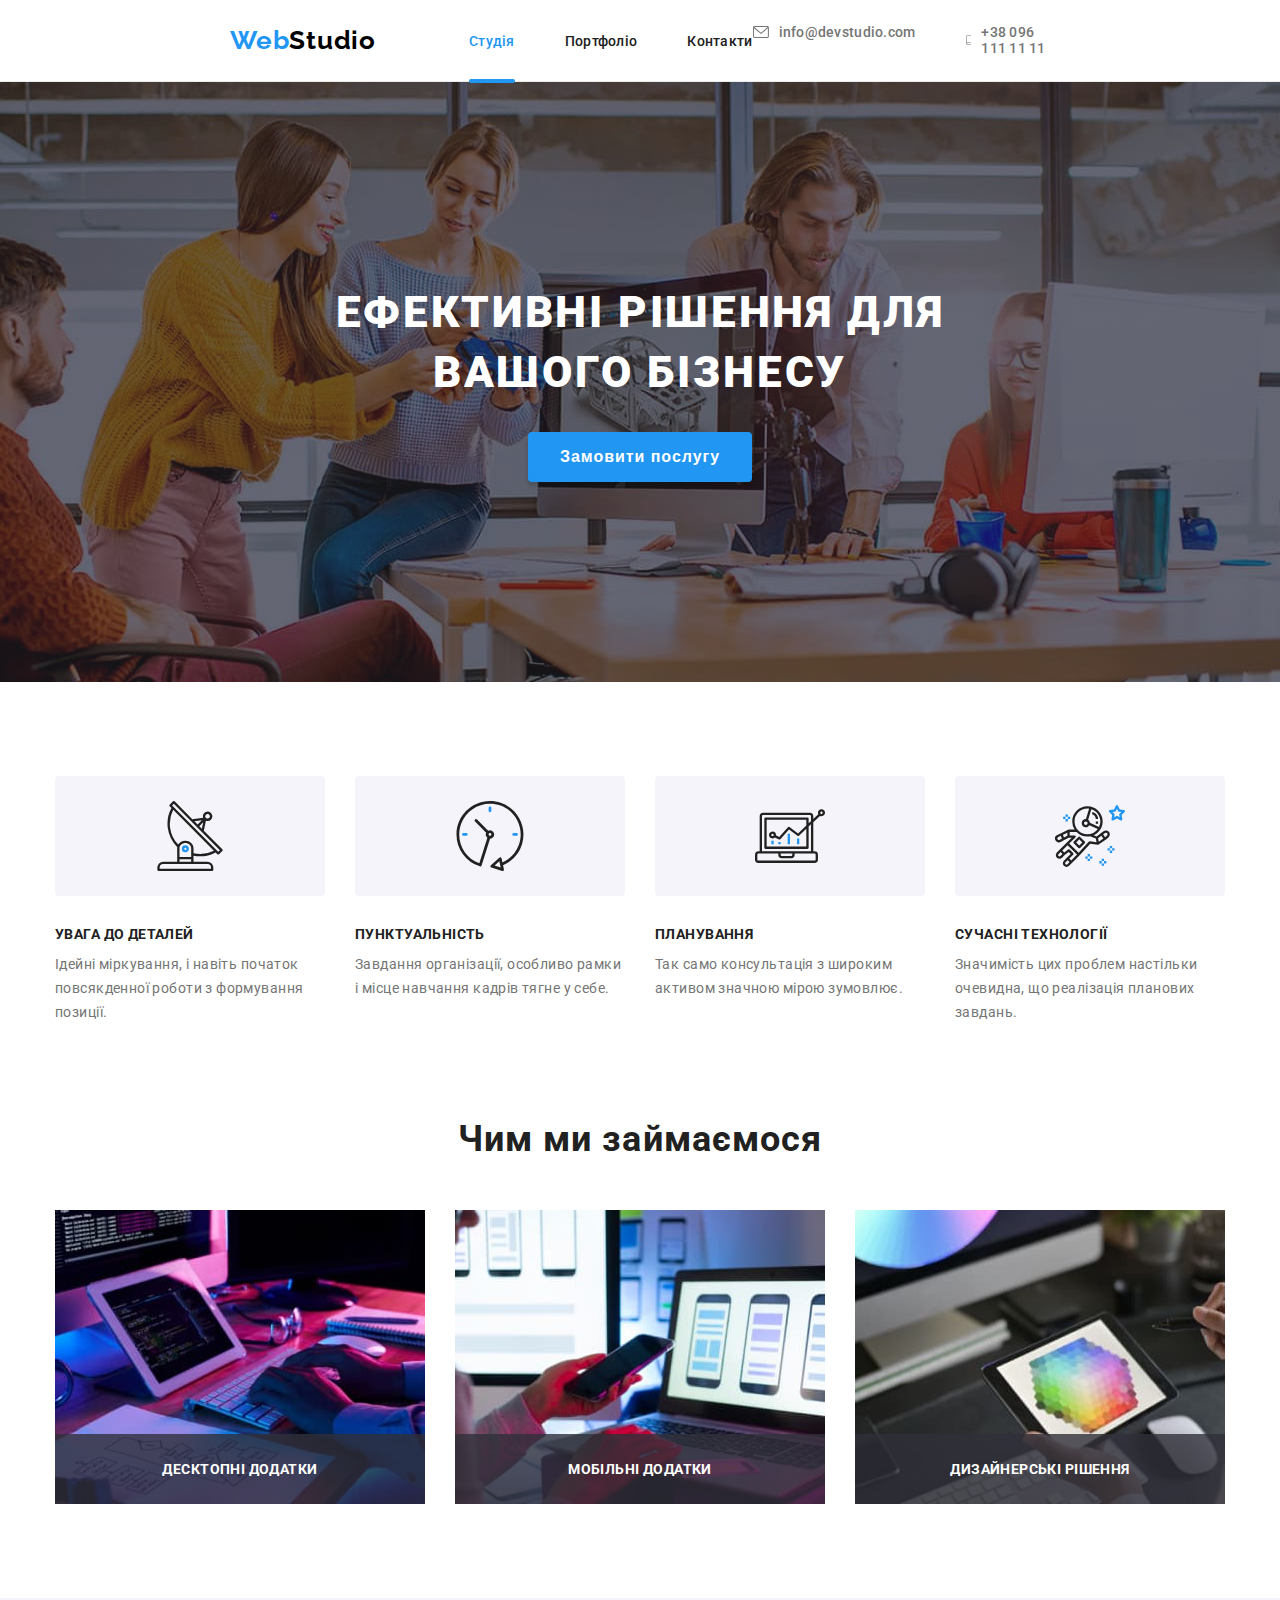
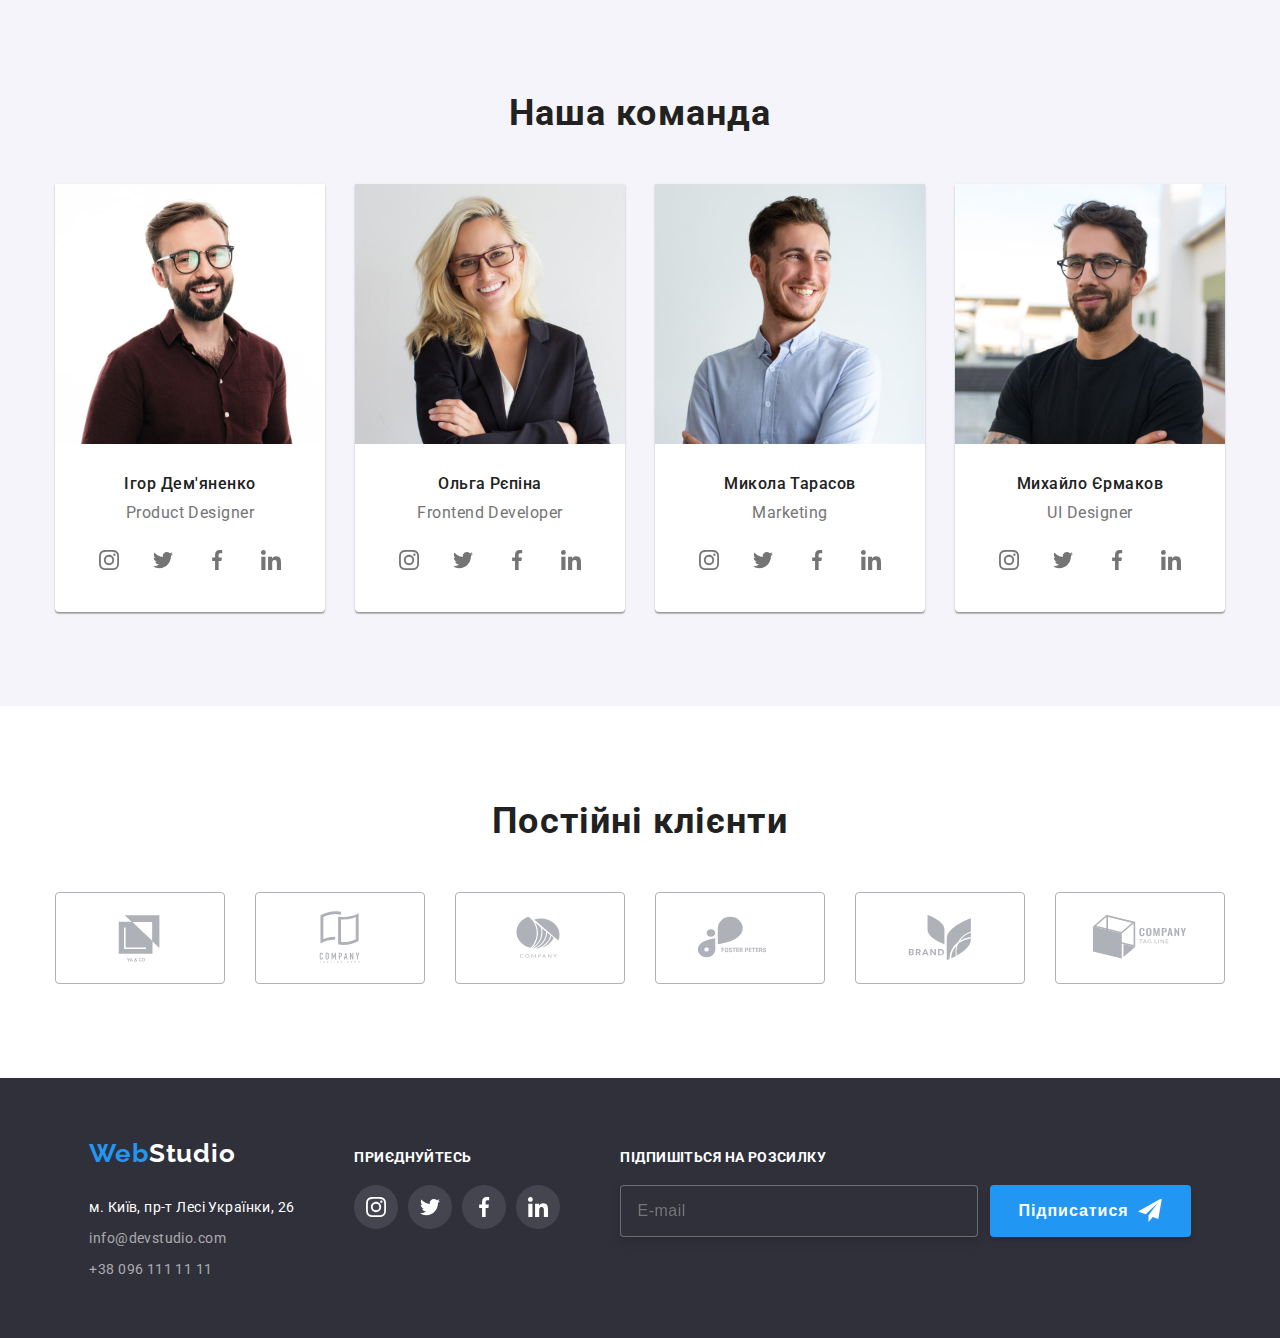
==== commit 2bad0de1: "New" ====
--- a/index.html
+++ b/index.html
@@ -55,11 +55,19 @@
             >
           </li>
         </ul>
-        <button type="button" class="menu-open" >0</button>
+        <button type="button" class="menu-open" >
+          <svg class="menu-open-icon" width="40" height="40">
+            <use href="./images/icons.svg#icon-menuopen"></use>
+          </svg>
+        </button>
       </div>
-      <div class="mob-menu" >
+      <!--<div class="mob-menu" >
         <div class="container">
-          <button type="button" class="menu-close" >X</button>
+          <button type="button" class="menu-close" >
+            <svg class="menu-close-icon" width="40" height="40">
+              <use href="./images/icons.svg#icon-menuclose"></use>
+            </svg>
+          </button>
         <ul class="menu-list">
           <li class="menu-list-item">
             <a class="menu-link current" href="./index.html">Студія</a>
@@ -104,7 +112,7 @@
         </ul>
         </div>
         
-      </div>
+      </div>-->
     </header>
 
     <main>
--- a/css/main.min.css
+++ b/css/main.min.css
@@ -1 +1 @@
-:root{--gray-dark:#2F303A;--gray-light:#F5F4FA;--wight:white;--mt-color:#212121;--nt-color:#757575;--blue:#2196F3;--akcent: #188CE8;--icon1:#AFB1B8;--ft-color:rgba(255, 255, 255, 0.6);--timing-function:cubic-bezier(0.4, 0, 0.2, 1);--grad:linear-gradient( to right, rgba(47, 48, 58, 0.4), rgba(47, 48, 58, 0.4) )}*{margin:0;padding:0;-webkit-box-sizing:border-box;box-sizing:border-box;outline:none}h1,h2,h3,h4,h5,h6,p{margin:0}ul{list-style:none;margin:0;padding:0}img{display:block;max-width:100%;height:auto;width:100%}body{font-family:"Roboto",sans-serif;color:var(--mt-color)}button{cursor:pointer}a{text-decoration:none}.visually-hidden{position:absolute;width:1px;height:1px;margin:-1px;border:0;padding:0;white-space:nowrap;-webkit-clip-path:inset(100%);clip-path:inset(100%);clip:rect(0 0 0 0);overflow:hidden}.container{width:100%;padding-left:15px;padding-right:15px;margin:0 auto}@media screen and (min-width: 480px){.container{max-width:480px}}@media screen and (min-width: 768px){.container{max-width:768px}}@media screen and (min-width: 1200px){.container{max-width:1200px}}.section{padding-top:60px;padding-bottom:60px}@media screen and (min-width: 1200px){.section{padding-top:94px;padding-bottom:94px}}.logo{font-family:"Raleway",sans-serif;text-decoration:none;font-weight:700;font-size:24px;line-height:1.1666666667;letter-spacing:.03em;color:var(--blue)}@media screen and (min-width: 1200px){.logo{font-size:26px;line-height:1.1923076923}}.btn{background-color:var(--blue);font-weight:700;font-size:16px;line-height:1.875;display:-webkit-box;display:-ms-flexbox;display:flex;-webkit-box-align:center;-ms-flex-align:center;align-items:center;text-align:center;letter-spacing:.06em;color:var(--wight);border:none;display:block;margin:0 auto;-webkit-box-shadow:0px 4px 4px rgba(0,0,0,.15);box-shadow:0px 4px 4px rgba(0,0,0,.15);border-radius:4px;-webkit-transition:background-color 250ms var(--timing-function);transition:background-color 250ms var(--timing-function)}.btn:hover,.btn:focus{background-color:var(--akcent)}.header{background-color:var(--wight);padding-top:32px;padding-bottom:32px;border-bottom:1px solid #ececec}.header__container{display:-webkit-box;display:-ms-flexbox;display:flex;-webkit-box-align:center;-ms-flex-align:center;align-items:center}.header__logo{color:#000}.header__nav{display:-webkit-box;display:-ms-flexbox;display:flex;gap:50px;margin-left:93px}@media screen and (max-width: 768px){.header__nav{display:none}}.header__nav .header__link{position:relative}.header__link.current{color:var(--blue)}@media screen and (max-width: 768px){.header__link.current{display:none}}.header__link.current::after{position:absolute;bottom:-39px;right:0px;content:"";width:100%;height:4px;background-color:var(--blue);border-radius:2px}.header__contacts{display:-webkit-box;display:-ms-flexbox;display:flex;gap:50px;margin-left:auto}@media screen and (max-width: 768px){.header__contacts{display:none}}.header__link,.header__contact{font-weight:500;font-size:14px;line-height:1.1428571429;letter-spacing:.02em;text-decoration:none;-webkit-transition:color 250ms var(--timing-function);transition:color 250ms var(--timing-function)}.header__link:hover,.header__link :focus,.header__link :active,.header__contact:hover,.header__contact :focus,.header__contact :active{color:var(--blue)}.header__link{color:var(--mt-color)}.header__contact{color:var(--nt-color);display:-webkit-box;display:-ms-flexbox;display:flex;gap:10px;-webkit-box-align:center;-ms-flex-align:center;align-items:center}.header__icon{fill:currentColor}.mob-menu{position:fixed;top:0;z-index:1;width:100vw;height:100vh;background-color:var(--wight);padding-top:10px;padding-bottom:48px}.menu-close{display:block;margin-left:auto}.menu-list-item{margin-bottom:32px}.menu-list-item:last-child{margin-bottom:306px}.menu-link{font-weight:500;font-size:40px;line-height:1.175;letter-spacing:.02em;color:var(--mt-color);margin-bottom:32px}.mob-soc-link{font-weight:500;font-size:18px;line-height:1.2222222222;letter-spacing:.02em;color:var(--blue)}.hero{max-width:1600px;margin-left:auto;margin-right:auto;background-image:var(--grad),url("../../images/Img0mob.jpg");background-repeat:no-repeat;background-position:center;background-size:cover;background-color:var(--gray-dark);padding-top:118px;padding-bottom:118px}@media screen and (min-width: 480px){.hero{background-image:var(--grad),url("../../images/Img0tabl.jpg")}}@media screen and (min-width: 768px){.hero{background-image:var(--grad),url("../../images/Img0.jpg")}}@media screen and (min-width: 1200px){.hero{background-size:1600px;padding-top:200px;padding-bottom:200px}}.hero__title{width:auto;margin:0 auto;font-weight:900;font-size:26px;line-height:1.6153846154;text-align:center;letter-spacing:.06em;text-transform:uppercase;color:#fff;margin-bottom:30px}@media screen and (min-width: 480px){.hero__title{width:360px}}@media screen and (min-width: 1200px){.hero__title{width:696px;font-size:44px;line-height:1.3636363636}}.hero__btn{padding:10px 24px}@media screen and (min-width: 1200px){.hero__btn{padding:10px 32px}}.benefits{background:var(--wight)}@media screen and (min-width: 1200px){.benefits{padding-bottom:0px}}.benefits__list{display:-webkit-box;display:-ms-flexbox;display:flex;-ms-flex-wrap:wrap;flex-wrap:wrap;gap:30px}.benefits__item{width:100%}@media screen and (min-width: 768px){.benefits__item{width:calc((100% - 30px)/2)}}@media screen and (min-width: 1200px){.benefits__item{width:calc((100% - 90px)/4)}}.benefits__icon-box{width:100%;height:120px;display:-webkit-box;display:-ms-flexbox;display:flex;-webkit-box-align:center;-ms-flex-align:center;align-items:center;-webkit-box-pack:center;-ms-flex-pack:center;justify-content:center;background-color:var(--gray-light);border-radius:4px}@media screen and (min-width: 1200px){.benefits__icon-box{width:270px}}.benefits__title{font-weight:700;font-size:14px;line-height:1.1428571429;letter-spacing:.03em;text-transform:uppercase;margin-bottom:10px;margin-top:30px}@media screen and (max-width: 768px){.benefits__title{text-align:center}}.benefits__text{width:100%;font-weight:400;font-size:14px;line-height:1.7142857143;letter-spacing:.03em;color:var(--nt-color)}.do{background:var(--wight)}@media screen and (max-width: 1200px){.do{visibility:hidden;pointer-events:none;position:absolute;width:1px;height:1px;margin:-1px;border:0;padding:0}}.do__title{font-weight:700;font-size:36px;line-height:1.1666666667;text-align:center;letter-spacing:.03em;margin-bottom:50px}.do__list{display:-webkit-box;display:-ms-flexbox;display:flex;gap:30px}.do__item{position:relative}.do__label{position:absolute;bottom:0;left:0;margin:0;width:100%;background-color:rgba(47,48,58,.8);text-align:center;padding-top:27px;padding-bottom:27px;font-weight:700;font-size:14px;line-height:1.1428571429;letter-spacing:.03em;text-transform:uppercase;color:var(--wight)}.team{background-color:var(--gray-light)}.team__title{font-weight:700;font-size:28px;line-height:1.1785714286;text-align:center;letter-spacing:.03em;margin-bottom:30px}@media screen and (min-width: 1200px){.team__title{font-size:36px;line-height:1.1666666667;margin-bottom:50px}}.team__list{display:-webkit-box;display:-ms-flexbox;display:flex;-ms-flex-wrap:wrap;flex-wrap:wrap;gap:30px}.team__card{width:100%;background:var(--wight);-webkit-box-shadow:0px 1px 3px rgba(0,0,0,.12),0px 1px 1px rgba(0,0,0,.14),0px 2px 1px rgba(0,0,0,.2);box-shadow:0px 1px 3px rgba(0,0,0,.12),0px 1px 1px rgba(0,0,0,.14),0px 2px 1px rgba(0,0,0,.2);border-radius:0px 0px 4px 4px}@media screen and (min-width: 768px){.team__card{width:calc((100% - 30px)/2)}}@media screen and (min-width: 1200px){.team__card{width:calc((100% - 90px)/4)}}.team__box{padding-top:30px;padding-bottom:24px}@media screen and (min-width: 1200px){.team__box{padding-bottom:30px}}.team__nome{font-weight:500;font-size:16px;line-height:1.1875;text-align:center;letter-spacing:.03em;margin-bottom:10px}.team__text{font-weight:400;font-size:16px;line-height:1.1875;text-align:center;letter-spacing:.03em;color:var(--nt-color);margin-bottom:16px}.contacts{display:-webkit-box;display:-ms-flexbox;display:flex;gap:10px;-webkit-box-pack:center;-ms-flex-pack:center;justify-content:center}.contacts__item{width:44px;height:44px}.contacts__link{width:100%;height:100%;border-radius:50%;display:-webkit-box;display:-ms-flexbox;display:flex;-webkit-box-align:center;-ms-flex-align:center;align-items:center;-webkit-box-pack:center;-ms-flex-pack:center;justify-content:center;background-color:var(--wight);color:var(--nt-color);-webkit-transition:color 250ms var(--timing-function),background-color 250ms var(--timing-function);transition:color 250ms var(--timing-function),background-color 250ms var(--timing-function)}.contacts__link:hover,.contacts__link :focus{background-color:var(--blue);color:var(--wight)}.contacts__icon{fill:currentColor}.clients{background:var(--wight)}.clients__title{font-weight:700;font-size:28px;line-height:1.1785714286;text-align:center;letter-spacing:.03em;margin-bottom:30px}@media screen and (min-width: 1200px){.clients__title{font-size:36px;line-height:1.1666666667;margin-bottom:50px}}.clients__list{display:-webkit-box;display:-ms-flexbox;display:flex;-ms-flex-wrap:wrap;flex-wrap:wrap;-webkit-box-pack:center;-ms-flex-pack:center;justify-content:center;gap:30px}.clients__items{width:100%;height:120px}@media screen and (min-width: 768px){.clients__items{width:calc((100% - 60px)/3);height:92px}}@media screen and (min-width: 1200px){.clients__items{width:calc((100% - 150px)/6)}}.clients__link{width:100%;height:100%;background-color:var(--wight);border:1px solid var(--icon1);color:var(--icon1);border-radius:4px;display:-webkit-box;display:-ms-flexbox;display:flex;-webkit-box-align:center;-ms-flex-align:center;align-items:center;-webkit-box-pack:center;-ms-flex-pack:center;justify-content:center;-webkit-transition:color 250ms var(--timing-function),border 250ms var(--timing-function);transition:color 250ms var(--timing-function),border 250ms var(--timing-function)}.clients__link:hover,.clients__link:focus{border:1px solid var(--blue);color:var(--blue)}.cleints__icon{fill:currentColor}.footer{background-color:var(--gray-dark);padding-top:60px;padding-bottom:60px}.l-footer{color:#fff}.footer-content{display:-webkit-box;display:-ms-flexbox;display:flex;-ms-flex-wrap:wrap;flex-wrap:wrap;gap:60px;-webkit-box-pack:center;-ms-flex-pack:center;justify-content:center;-webkit-box-align:baseline;-ms-flex-align:baseline;align-items:baseline}@media screen and (max-width: 1200px){.footer-contacts{text-align:center}}.footer-tit{font-weight:700;font-size:14px;line-height:1.1428571429;letter-spacing:.03em;text-transform:uppercase;color:var(--wight);margin-bottom:20px}.footer-adress,.footer-link{font-weight:400;font-size:14px;line-height:1.1428571429;letter-spacing:.03em;text-decoration:none;font-style:normal}.footer-adress:hover,.footer-adress:focus,.footer-adress:active,.footer-link:hover,.footer-link:focus,.footer-link:active{color:var(--blue)}.footer-adress{color:var(--wight)}.footer-link,.footer-input{color:var(--ft-color)}.footer-item{margin-top:28px}.footer-items{margin-top:12px}.footer-link,.footer-adress{-webkit-transition:color 250ms var(--timing-function);transition:color 250ms var(--timing-function)}@media screen and (min-width: 768px)and (max-width: 1200px){.footer-soc{margin-left:105px}}@media screen and (max-width: 1200px){.footer-soc{text-align:center}}.footer-soc-list{display:-webkit-box;display:-ms-flexbox;display:flex;gap:10px}.footer-soc-item{width:44px;height:44px}.footer-soc-link{width:100%;height:100%;border-radius:50%;display:-webkit-box;display:-ms-flexbox;display:flex;-webkit-box-align:center;-ms-flex-align:center;align-items:center;-webkit-box-pack:center;-ms-flex-pack:center;justify-content:center}.footer-soc-link{background-color:rgba(255,255,255,.1);-webkit-transition:background-color 250ms var(--timing-function);transition:background-color 250ms var(--timing-function)}.footer-soc-link:hover,.footer-soc-link:focus{background-color:var(--blue);color:var(--wight)}.footer-soc-icon{fill:var(--wight)}@media screen and (max-width: 768px){.footer-form-div{width:100%}}@media screen and (max-width: 1200px){.footer-form-div{text-align:center}}.footer-form{display:-webkit-box;display:-ms-flexbox;display:flex;-webkit-box-orient:vertical;-webkit-box-direction:normal;-ms-flex-direction:column;flex-direction:column;gap:20px}@media screen and (min-width: 1200px){.footer-form{gap:12px;-webkit-box-orient:horizontal;-webkit-box-direction:normal;-ms-flex-direction:row;flex-direction:row}}.footer-input{width:100%;font-weight:400;font-size:16px;line-height:1.25;letter-spacing:.03em;padding:15px 16px 15px;background-color:var(--gray-dark);border:1px solid rgba(255,255,255,.3);-webkit-filter:drop-shadow(0px 4px 4px rgba(0, 0, 0, 0.15));filter:drop-shadow(0px 4px 4px rgba(0, 0, 0, 0.15));border-radius:4px;-webkit-transition:border-color 250ms var(--timing-function);transition:border-color 250ms var(--timing-function)}@media screen and (min-width: 480px){.footer-input{width:450px}}@media screen and (min-width: 1200px){.footer-input{width:358px}}.footer-input:focus{border-color:var(--blue)}.footer-input:-webkit-autofill{-webkit-box-shadow:inset 0 0 0 50px var(--gray-dark);box-shadow:inset 0 0 0 50px var(--gray-dark);-webkit-text-fill-color:var(--wight)}.footer-label:hover .footer-input,.footer-label:focus .footer-input{border-color:var(--blue);cursor:pointer}.footer-bt{position:relative;padding:10px 64px 10px 31px}@media screen and (min-width: 1200px){.footer-bt{padding:10px 62px 10px 28px}}.footer-bt-icon{fill:currentColor;position:absolute;top:13px;left:148px}.projects{background:var(--wight)}.sec-filter-list{display:-webkit-box;display:-ms-flexbox;display:flex;-webkit-box-pack:center;-ms-flex-pack:center;justify-content:center;gap:8px;margin-bottom:50px}.sec-filter-bt{font-weight:500;font-size:16px;line-height:1.625;text-align:center;letter-spacing:.03em;background-color:var(--gray-light);border:none;border-radius:4px;padding:6px 25px;-webkit-transition:background-color 250ms var(--timing-function),color 250ms var(--timing-function),-webkit-box-shadow 250ms var(--timing-function);transition:background-color 250ms var(--timing-function),color 250ms var(--timing-function),-webkit-box-shadow 250ms var(--timing-function);transition:background-color 250ms var(--timing-function),color 250ms var(--timing-function),box-shadow 250ms var(--timing-function);transition:background-color 250ms var(--timing-function),color 250ms var(--timing-function),box-shadow 250ms var(--timing-function),-webkit-box-shadow 250ms var(--timing-function)}.sec-filter-bt:hover,.sec-filter-bt:focus,.sec-filter-bt:active{color:#fff;background-color:var(--blue);-webkit-box-shadow:0px 2px 2px 0px rgba(0,0,0,.12),0px 1px 2px 0px rgba(0,0,0,.08),0px 3px 1px 0px rgba(0,0,0,.1);box-shadow:0px 2px 2px 0px rgba(0,0,0,.12),0px 1px 2px 0px rgba(0,0,0,.08),0px 3px 1px 0px rgba(0,0,0,.1);border:none}.sec-projects-list{display:-webkit-box;display:-ms-flexbox;display:flex;-ms-flex-wrap:wrap;flex-wrap:wrap;gap:30px;padding:0}.sec-projects-item{-ms-flex-preferred-size:calc((100% - 60px)/3);flex-basis:calc((100% - 60px)/3);-webkit-transition:-webkit-box-shadow 250ms var(--timing-function);transition:-webkit-box-shadow 250ms var(--timing-function);transition:box-shadow 250ms var(--timing-function);transition:box-shadow 250ms var(--timing-function), -webkit-box-shadow 250ms var(--timing-function)}.sec-projects-item:hover,.sec-projects-item:focus{-webkit-box-shadow:0px 1px 1px rgba(0,0,0,.12),0px 4px 4px rgba(0,0,0,.06),1px 4px 6px rgba(0,0,0,.16);box-shadow:0px 1px 1px rgba(0,0,0,.12),0px 4px 4px rgba(0,0,0,.06),1px 4px 6px rgba(0,0,0,.16)}.sec-projects-cart{padding:20px 24px;border-bottom:1px solid #eee;border-left:1px solid #eee;border-right:1px solid #eee}.sec-projects-nome{font-weight:700;font-size:18px;line-height:2;letter-spacing:.06em;margin-bottom:4px;color:var(--mt-color)}.sec-projects-text{font-weight:400;font-size:16px;line-height:1.875;letter-spacing:.03em;color:var(--nt-color)}.projects-link{text-decoration:none;font-style:normal}.projects-img{position:relative;overflow:hidden}.projects-overlay{position:absolute;left:0;top:0;width:100%;height:100%;background-color:var(--blue);opacity:.9;padding-top:63px;padding-left:24px;text-align:left;font-weight:400;font-size:18px;line-height:1.5555555556;letter-spacing:.03em;color:var(--wight);-webkit-transform:translateY(101%);transform:translateY(101%);-webkit-transition:-webkit-transform 500ms var(--timing-function);transition:-webkit-transform 500ms var(--timing-function);transition:transform 500ms var(--timing-function);transition:transform 500ms var(--timing-function), -webkit-transform 500ms var(--timing-function)}.sec-projects-item:hover .projects-overlay{-webkit-transform:translateY(0);transform:translateY(0)}.backdrop{position:fixed;top:0;left:0;width:100%;height:100%;background-color:rgba(0,0,0,.2);opacity:1;-webkit-transition:opacity 500ms var(--timing-function);transition:opacity 500ms var(--timing-function)}.backdrop.is-hidden{opacity:0;pointer-events:none}.modal{position:absolute;top:50%;left:50%;-webkit-transform:translate(-50%, -50%);transform:translate(-50%, -50%);height:580px;width:530px;background-color:var(--wight);-webkit-box-shadow:0px 1px 3px rgba(0,0,0,.12),0px 1px 1px rgba(0,0,0,.14),0px 2px 1px rgba(0,0,0,.2);box-shadow:0px 1px 3px rgba(0,0,0,.12),0px 1px 1px rgba(0,0,0,.14),0px 2px 1px rgba(0,0,0,.2);border-radius:4px;-webkit-transition:-webkit-transform 200ms var(--timing-function) 500ms;transition:-webkit-transform 200ms var(--timing-function) 500ms;transition:transform 200ms var(--timing-function) 500ms;transition:transform 200ms var(--timing-function) 500ms, -webkit-transform 200ms var(--timing-function) 500ms}.moda.backdrop.is-hidden{-webkit-transform:translate(-5000%, -50%);transform:translate(-5000%, -50%)}.modal-button{position:absolute;top:8px;right:8px;width:30px;height:30px;display:-webkit-box;display:-ms-flexbox;display:flex;-webkit-box-align:center;-ms-flex-align:center;align-items:center;-webkit-box-pack:center;-ms-flex-pack:center;justify-content:center;border:1px solid rgba(0,0,0,.1);border-radius:50%;background-color:var(--wight);color:#000;-webkit-transition:color 250ms var(--timing-function);transition:color 250ms var(--timing-function)}.modal-button:hover,.modal-button:focus{color:var(--blue)}.modal-icon{fill:currentColor}.modal-form{width:100%;padding:40px}.form-tit{font-weight:700;font-size:20px;line-height:1.15;text-align:center;letter-spacing:.03em;margin-bottom:12px}.form-label,.comment-label{display:-webkit-box;display:-ms-flexbox;display:flex;-webkit-box-orient:vertical;-webkit-box-direction:normal;-ms-flex-direction:column;flex-direction:column}.form-label{position:relative;margin-bottom:10px;color:var(--mt-color);-webkit-transition:color 2500ms var(--timing-function);transition:color 2500ms var(--timing-function)}.form-label:focus,.form-label:active{color:var(--blue)}.form-label:nth-of-type(4n){margin-bottom:0}.form-input,.comment-area{border:1px solid rgba(33,33,33,.2);border-radius:4px;-webkit-transition:border-color 250ms var(--timing-function);transition:border-color 250ms var(--timing-function)}.form-input:focus,.comment-area:focus{border-color:var(--blue);cursor:pointer}.form-input{padding:12px 42px 12px}.form-input:-webkit-autofill{-webkit-box-shadow:inset 0 0 0 50px var(--wight);box-shadow:inset 0 0 0 50px var(--wight);-webkit-text-fill-color:var(--mt-color)}.form-icon{position:absolute;top:29px;left:12px;fill:currentColor;-webkit-transition:fill 250ms var(--timing-function);transition:fill 250ms var(--timing-function)}.form-input:focus+.form-icon{fill:var(--blue)}.form-input,.comment-area,.form-text,.comment-area{font-weight:400;font-size:12px;line-height:1.1666666667;letter-spacing:.01em}.form-text{color:var(--nt-color);margin-bottom:4px}.check-label{display:-webkit-box;display:-ms-flexbox;display:flex;gap:8px;-webkit-box-pack:center;-ms-flex-pack:center;justify-content:center;-webkit-box-align:center;-ms-flex-align:center;align-items:center;margin-top:20px;margin-bottom:30px}.check-link{color:var(--blue);position:relative}.check-icon{display:inline-block;border-radius:4px;border:2px solid var(--mt-color);-webkit-transition:border-color 250ms var(--timing-function),background-color 250ms var(--timing-function);transition:border-color 250ms var(--timing-function),background-color 250ms var(--timing-function)}.check-input:checked+.check-icon{background-color:var(--blue);border-color:var(--blue)}.check-text{font-weight:400;font-size:14px;line-height:1.7142857143;letter-spacing:.03em;color:var(--nt-color)}.check-input{position:absolute;width:1px;height:1px;margin:-1px;border:0;padding:0;clip:rect(0 0 0 0);overflow:hidden}.check-link{font-weight:400;font-size:14px;line-height:1.7142857143;letter-spacing:.03em;text-decoration:none;font-style:normal}.check-link::after{position:absolute;bottom:.5px;right:0;content:"";width:100%;height:1px;background-color:var(--blue)}.comment-area{resize:none;padding:12px 16px}.comment-area::-webkit-input-placeholder{color:rgba(117,117,117,.5)}.comment-area::-moz-placeholder{color:rgba(117,117,117,.5)}.comment-area:-ms-input-placeholder{color:rgba(117,117,117,.5)}.comment-area::-ms-input-placeholder{color:rgba(117,117,117,.5)}.comment-area::placeholder{color:rgba(117,117,117,.5)}.form-bt{padding:10px 52px}/*# sourceMappingURL=main.min.css.map */+:root{--gray-dark:#2F303A;--gray-light:#F5F4FA;--wight:white;--mt-color:#212121;--nt-color:#757575;--blue:#2196F3;--akcent: #188CE8;--icon1:#AFB1B8;--ft-color:rgba(255, 255, 255, 0.6);--timing-function:cubic-bezier(0.4, 0, 0.2, 1);--grad:linear-gradient( to right, rgba(47, 48, 58, 0.4), rgba(47, 48, 58, 0.4) )}*{margin:0;padding:0;-webkit-box-sizing:border-box;box-sizing:border-box;outline:none}h1,h2,h3,h4,h5,h6,p{margin:0}ul{list-style:none;margin:0;padding:0}img{display:block;max-width:100%;height:auto;width:100%}body{font-family:"Roboto",sans-serif;color:var(--mt-color)}button{cursor:pointer}a{text-decoration:none}.visually-hidden{position:absolute;width:1px;height:1px;margin:-1px;border:0;padding:0;white-space:nowrap;-webkit-clip-path:inset(100%);clip-path:inset(100%);clip:rect(0 0 0 0);overflow:hidden}.container{width:100%;padding-left:15px;padding-right:15px;margin:0 auto}@media screen and (min-width: 480px){.container{max-width:480px}}@media screen and (min-width: 768px){.container{max-width:768px}}@media screen and (min-width: 1200px){.container{max-width:1200px}}.section{padding-top:60px;padding-bottom:60px}@media screen and (min-width: 1200px){.section{padding-top:94px;padding-bottom:94px}}.logo{font-family:"Raleway",sans-serif;text-decoration:none;font-weight:700;font-size:24px;line-height:1.1666666667;letter-spacing:.03em;color:var(--blue)}@media screen and (min-width: 1200px){.logo{font-size:26px;line-height:1.1923076923}}.btn{background-color:var(--blue);font-weight:700;font-size:16px;line-height:1.875;display:-webkit-box;display:-ms-flexbox;display:flex;-webkit-box-align:center;-ms-flex-align:center;align-items:center;text-align:center;letter-spacing:.06em;color:var(--wight);border:none;display:block;margin:0 auto;-webkit-box-shadow:0px 4px 4px rgba(0,0,0,.15);box-shadow:0px 4px 4px rgba(0,0,0,.15);border-radius:4px;-webkit-transition:background-color 250ms var(--timing-function);transition:background-color 250ms var(--timing-function)}.btn:hover,.btn:focus{background-color:var(--akcent)}.header{background-color:var(--wight);padding-top:16px;padding-bottom:16px;padding-left:15px;padding-right:10px;border-bottom:1px solid #ececec}@media screen and (min-width: 768px){.header{padding:15px 26px}}@media screen and (min-width: 1200px){.header{padding-top:24px;padding-bottom:25px;padding-left:215px;padding-right:215px}}.header__container{display:-webkit-box;display:-ms-flexbox;display:flex;-webkit-box-align:center;-ms-flex-align:center;align-items:center}.header__logo{color:#000}.header__nav{display:-webkit-box;display:-ms-flexbox;display:flex;gap:50px;margin-left:93px}@media screen and (max-width: 768px){.header__nav{display:none}}.header__nav .header__link{position:relative}.header__link.current{color:var(--blue)}@media screen and (max-width: 768px){.header__link.current{display:none}}.header__link.current::after{position:absolute;bottom:-34px;right:0px;content:"";width:100%;height:4px;background-color:var(--blue);border-radius:2px}.header__contacts{display:-webkit-box;display:-ms-flexbox;display:flex;gap:50px;margin-left:auto}@media screen and (max-width: 768px){.header__contacts{display:none}}.header__link,.header__contact{font-weight:500;font-size:14px;line-height:1.1428571429;letter-spacing:.02em;text-decoration:none;-webkit-transition:color 250ms var(--timing-function);transition:color 250ms var(--timing-function)}.header__link:hover,.header__link :focus,.header__link :active,.header__contact:hover,.header__contact :focus,.header__contact :active{color:var(--blue)}.header__link{color:var(--mt-color)}.header__contact{color:var(--nt-color);display:-webkit-box;display:-ms-flexbox;display:flex;gap:10px;-webkit-box-align:center;-ms-flex-align:center;align-items:center}.header__icon{fill:currentColor}.mob-menu{position:fixed;top:0;z-index:1;width:100vw;height:100vh;background-color:var(--wight);padding-top:10px;padding-bottom:48px;padding-left:25px}@media screen and (min-width: 767px){.menu-open{position:absolute;width:1px;height:1px;margin:-1px;border:0;padding:0;white-space:nowrap;-webkit-clip-path:inset(100%);clip-path:inset(100%);clip:rect(0 0 0 0);overflow:hidden}}.menu-open,.menu-close{display:block;margin-left:auto;-webkit-box-align:center;-ms-flex-align:center;align-items:center;-webkit-box-pack:center;-ms-flex-pack:center;justify-content:center;border:none;background-color:var(--wight);color:var(--mt-color);-webkit-transition:color 250ms var(--timing-function);transition:color 250ms var(--timing-function)}.menu-open:hover,.menu-open:focus,.menu-close:hover,.menu-close:focus{color:var(--blue)}@media screen and (min-width: 767px){.menu-close-icon{position:absolute;width:1px;height:1px;margin:-1px;border:0;padding:0;white-space:nowrap;-webkit-clip-path:inset(100%);clip-path:inset(100%);clip:rect(0 0 0 0);overflow:hidden}}.menu-close-icon,.menu-open-icon{fill:currentColor}.menu-list-item{margin-bottom:32px}.menu-list-item:last-child{margin-bottom:306px}.menu-link{font-weight:500;font-size:40px;line-height:1.175;letter-spacing:.02em;color:var(--mt-color);margin-bottom:32px}.mob-soc-list{display:-webkit-box;display:-ms-flexbox;display:flex;gap:20px}.mob-soc-link{font-weight:500;font-size:18px;line-height:1.2222222222;letter-spacing:.02em;color:var(--blue)}.hero{max-width:1600px;margin-left:auto;margin-right:auto;background-image:var(--grad),url("../../images/Img0mob.jpg");background-repeat:no-repeat;background-position:center;background-size:cover;background-color:var(--gray-dark);padding-top:118px;padding-bottom:118px}@media screen and (min-width: 480px){.hero{background-image:var(--grad),url("../../images/Img0tabl.jpg")}}@media screen and (min-width: 768px){.hero{background-image:var(--grad),url("../../images/Img0.jpg")}}@media screen and (min-width: 1200px){.hero{background-size:1600px;padding-top:200px;padding-bottom:200px}}.hero__title{width:auto;margin:0 auto;font-weight:900;font-size:26px;line-height:1.6153846154;text-align:center;letter-spacing:.06em;text-transform:uppercase;color:#fff;margin-bottom:30px}@media screen and (min-width: 480px){.hero__title{width:360px}}@media screen and (min-width: 1200px){.hero__title{width:696px;font-size:44px;line-height:1.3636363636}}.hero__btn{padding:10px 24px}@media screen and (min-width: 1200px){.hero__btn{padding:10px 32px}}.benefits{background:var(--wight)}@media screen and (min-width: 1200px){.benefits{padding-bottom:0px}}.benefits__list{display:-webkit-box;display:-ms-flexbox;display:flex;-ms-flex-wrap:wrap;flex-wrap:wrap;gap:30px}.benefits__item{width:100%}@media screen and (min-width: 768px){.benefits__item{width:calc((100% - 30px)/2)}}@media screen and (min-width: 1200px){.benefits__item{width:calc((100% - 90px)/4)}}.benefits__icon-box{width:100%;height:120px;display:-webkit-box;display:-ms-flexbox;display:flex;-webkit-box-align:center;-ms-flex-align:center;align-items:center;-webkit-box-pack:center;-ms-flex-pack:center;justify-content:center;background-color:var(--gray-light);border-radius:4px}@media screen and (min-width: 1200px){.benefits__icon-box{width:270px}}.benefits__title{font-weight:700;font-size:14px;line-height:1.1428571429;letter-spacing:.03em;text-transform:uppercase;margin-bottom:10px;margin-top:30px}@media screen and (max-width: 768px){.benefits__title{text-align:center}}.benefits__text{width:100%;font-weight:400;font-size:14px;line-height:1.7142857143;letter-spacing:.03em;color:var(--nt-color)}.do{background:var(--wight)}@media screen and (max-width: 1200px){.do{visibility:hidden;pointer-events:none;position:absolute;width:1px;height:1px;margin:-1px;border:0;padding:0}}.do__title{font-weight:700;font-size:36px;line-height:1.1666666667;text-align:center;letter-spacing:.03em;margin-bottom:50px}.do__list{display:-webkit-box;display:-ms-flexbox;display:flex;gap:30px}.do__item{position:relative}.do__label{position:absolute;bottom:0;left:0;margin:0;width:100%;background-color:rgba(47,48,58,.8);text-align:center;padding-top:27px;padding-bottom:27px;font-weight:700;font-size:14px;line-height:1.1428571429;letter-spacing:.03em;text-transform:uppercase;color:var(--wight)}.team{background-color:var(--gray-light)}.team__title{font-weight:700;font-size:28px;line-height:1.1785714286;text-align:center;letter-spacing:.03em;margin-bottom:30px}@media screen and (min-width: 1200px){.team__title{font-size:36px;line-height:1.1666666667;margin-bottom:50px}}.team__list{display:-webkit-box;display:-ms-flexbox;display:flex;-ms-flex-wrap:wrap;flex-wrap:wrap;gap:30px}.team__card{width:100%;background:var(--wight);-webkit-box-shadow:0px 1px 3px rgba(0,0,0,.12),0px 1px 1px rgba(0,0,0,.14),0px 2px 1px rgba(0,0,0,.2);box-shadow:0px 1px 3px rgba(0,0,0,.12),0px 1px 1px rgba(0,0,0,.14),0px 2px 1px rgba(0,0,0,.2);border-radius:0px 0px 4px 4px}@media screen and (min-width: 768px){.team__card{width:calc((100% - 30px)/2)}}@media screen and (min-width: 1200px){.team__card{width:calc((100% - 90px)/4)}}.team__box{padding-top:30px;padding-bottom:24px}@media screen and (min-width: 1200px){.team__box{padding-bottom:30px}}.team__nome{font-weight:500;font-size:16px;line-height:1.1875;text-align:center;letter-spacing:.03em;margin-bottom:10px}.team__text{font-weight:400;font-size:16px;line-height:1.1875;text-align:center;letter-spacing:.03em;color:var(--nt-color);margin-bottom:16px}.contacts{display:-webkit-box;display:-ms-flexbox;display:flex;gap:10px;-webkit-box-pack:center;-ms-flex-pack:center;justify-content:center}.contacts__item{width:44px;height:44px}.contacts__link{width:100%;height:100%;border-radius:50%;display:-webkit-box;display:-ms-flexbox;display:flex;-webkit-box-align:center;-ms-flex-align:center;align-items:center;-webkit-box-pack:center;-ms-flex-pack:center;justify-content:center;background-color:var(--wight);color:var(--nt-color);-webkit-transition:color 250ms var(--timing-function),background-color 250ms var(--timing-function);transition:color 250ms var(--timing-function),background-color 250ms var(--timing-function)}.contacts__link:hover,.contacts__link :focus{background-color:var(--blue);color:var(--wight)}.contacts__icon{fill:currentColor}.clients{background:var(--wight)}.clients__title{font-weight:700;font-size:28px;line-height:1.1785714286;text-align:center;letter-spacing:.03em;margin-bottom:30px}@media screen and (min-width: 1200px){.clients__title{font-size:36px;line-height:1.1666666667;margin-bottom:50px}}.clients__list{display:-webkit-box;display:-ms-flexbox;display:flex;-ms-flex-wrap:wrap;flex-wrap:wrap;-webkit-box-pack:center;-ms-flex-pack:center;justify-content:center;gap:30px}.clients__items{width:100%;height:120px}@media screen and (min-width: 768px){.clients__items{width:calc((100% - 60px)/3);height:92px}}@media screen and (min-width: 1200px){.clients__items{width:calc((100% - 150px)/6)}}.clients__link{width:100%;height:100%;background-color:var(--wight);border:1px solid var(--icon1);color:var(--icon1);border-radius:4px;display:-webkit-box;display:-ms-flexbox;display:flex;-webkit-box-align:center;-ms-flex-align:center;align-items:center;-webkit-box-pack:center;-ms-flex-pack:center;justify-content:center;-webkit-transition:color 250ms var(--timing-function),border 250ms var(--timing-function);transition:color 250ms var(--timing-function),border 250ms var(--timing-function)}.clients__link:hover,.clients__link:focus{border:1px solid var(--blue);color:var(--blue)}.cleints__icon{fill:currentColor}.footer{background-color:var(--gray-dark);padding-top:60px;padding-bottom:60px}.l-footer{color:#fff}.footer-content{display:-webkit-box;display:-ms-flexbox;display:flex;-ms-flex-wrap:wrap;flex-wrap:wrap;gap:60px;-webkit-box-pack:center;-ms-flex-pack:center;justify-content:center;-webkit-box-align:baseline;-ms-flex-align:baseline;align-items:baseline}@media screen and (max-width: 1200px){.footer-contacts{text-align:center}}.footer-tit{font-weight:700;font-size:14px;line-height:1.1428571429;letter-spacing:.03em;text-transform:uppercase;color:var(--wight);margin-bottom:20px}.footer-adress,.footer-link{font-weight:400;font-size:14px;line-height:1.1428571429;letter-spacing:.03em;text-decoration:none;font-style:normal}.footer-adress:hover,.footer-adress:focus,.footer-adress:active,.footer-link:hover,.footer-link:focus,.footer-link:active{color:var(--blue)}.footer-adress{color:var(--wight)}.footer-link,.footer-input{color:var(--ft-color)}.footer-item{margin-top:28px}.footer-items{margin-top:12px}.footer-link,.footer-adress{-webkit-transition:color 250ms var(--timing-function);transition:color 250ms var(--timing-function)}@media screen and (min-width: 768px)and (max-width: 1200px){.footer-soc{margin-left:105px}}@media screen and (max-width: 1200px){.footer-soc{text-align:center}}.footer-soc-list{display:-webkit-box;display:-ms-flexbox;display:flex;gap:10px}.footer-soc-item{width:44px;height:44px}.footer-soc-link{width:100%;height:100%;border-radius:50%;display:-webkit-box;display:-ms-flexbox;display:flex;-webkit-box-align:center;-ms-flex-align:center;align-items:center;-webkit-box-pack:center;-ms-flex-pack:center;justify-content:center}.footer-soc-link{background-color:rgba(255,255,255,.1);-webkit-transition:background-color 250ms var(--timing-function);transition:background-color 250ms var(--timing-function)}.footer-soc-link:hover,.footer-soc-link:focus{background-color:var(--blue);color:var(--wight)}.footer-soc-icon{fill:var(--wight)}@media screen and (max-width: 768px){.footer-form-div{width:100%}}@media screen and (max-width: 1200px){.footer-form-div{text-align:center}}.footer-form{display:-webkit-box;display:-ms-flexbox;display:flex;-webkit-box-orient:vertical;-webkit-box-direction:normal;-ms-flex-direction:column;flex-direction:column;gap:20px}@media screen and (min-width: 1200px){.footer-form{gap:12px;-webkit-box-orient:horizontal;-webkit-box-direction:normal;-ms-flex-direction:row;flex-direction:row}}.footer-input{width:100%;font-weight:400;font-size:16px;line-height:1.25;letter-spacing:.03em;padding:15px 16px 15px;background-color:var(--gray-dark);border:1px solid rgba(255,255,255,.3);-webkit-filter:drop-shadow(0px 4px 4px rgba(0, 0, 0, 0.15));filter:drop-shadow(0px 4px 4px rgba(0, 0, 0, 0.15));border-radius:4px;-webkit-transition:border-color 250ms var(--timing-function);transition:border-color 250ms var(--timing-function)}@media screen and (min-width: 480px){.footer-input{width:450px}}@media screen and (min-width: 1200px){.footer-input{width:358px}}.footer-input:focus{border-color:var(--blue)}.footer-input:-webkit-autofill{-webkit-box-shadow:inset 0 0 0 50px var(--gray-dark);box-shadow:inset 0 0 0 50px var(--gray-dark);-webkit-text-fill-color:var(--wight)}.footer-label:hover .footer-input,.footer-label:focus .footer-input{border-color:var(--blue);cursor:pointer}.footer-bt{position:relative;padding:10px 64px 10px 31px}@media screen and (min-width: 1200px){.footer-bt{padding:10px 62px 10px 28px}}.footer-bt-icon{fill:currentColor;position:absolute;top:13px;left:148px}.projects{background:var(--wight)}.sec-filter-list{display:-webkit-box;display:-ms-flexbox;display:flex;-webkit-box-pack:center;-ms-flex-pack:center;justify-content:center;gap:8px;margin-bottom:50px}.sec-filter-bt{font-weight:500;font-size:16px;line-height:1.625;text-align:center;letter-spacing:.03em;background-color:var(--gray-light);border:none;border-radius:4px;padding:6px 25px;-webkit-transition:background-color 250ms var(--timing-function),color 250ms var(--timing-function),-webkit-box-shadow 250ms var(--timing-function);transition:background-color 250ms var(--timing-function),color 250ms var(--timing-function),-webkit-box-shadow 250ms var(--timing-function);transition:background-color 250ms var(--timing-function),color 250ms var(--timing-function),box-shadow 250ms var(--timing-function);transition:background-color 250ms var(--timing-function),color 250ms var(--timing-function),box-shadow 250ms var(--timing-function),-webkit-box-shadow 250ms var(--timing-function)}.sec-filter-bt:hover,.sec-filter-bt:focus,.sec-filter-bt:active{color:#fff;background-color:var(--blue);-webkit-box-shadow:0px 2px 2px 0px rgba(0,0,0,.12),0px 1px 2px 0px rgba(0,0,0,.08),0px 3px 1px 0px rgba(0,0,0,.1);box-shadow:0px 2px 2px 0px rgba(0,0,0,.12),0px 1px 2px 0px rgba(0,0,0,.08),0px 3px 1px 0px rgba(0,0,0,.1);border:none}.sec-projects-list{display:-webkit-box;display:-ms-flexbox;display:flex;-ms-flex-wrap:wrap;flex-wrap:wrap;gap:30px;padding:0}.sec-projects-item{-ms-flex-preferred-size:calc((100% - 60px)/3);flex-basis:calc((100% - 60px)/3);-webkit-transition:-webkit-box-shadow 250ms var(--timing-function);transition:-webkit-box-shadow 250ms var(--timing-function);transition:box-shadow 250ms var(--timing-function);transition:box-shadow 250ms var(--timing-function), -webkit-box-shadow 250ms var(--timing-function)}.sec-projects-item:hover,.sec-projects-item:focus{-webkit-box-shadow:0px 1px 1px rgba(0,0,0,.12),0px 4px 4px rgba(0,0,0,.06),1px 4px 6px rgba(0,0,0,.16);box-shadow:0px 1px 1px rgba(0,0,0,.12),0px 4px 4px rgba(0,0,0,.06),1px 4px 6px rgba(0,0,0,.16)}.sec-projects-cart{padding:20px 24px;border-bottom:1px solid #eee;border-left:1px solid #eee;border-right:1px solid #eee}.sec-projects-nome{font-weight:700;font-size:18px;line-height:2;letter-spacing:.06em;margin-bottom:4px;color:var(--mt-color)}.sec-projects-text{font-weight:400;font-size:16px;line-height:1.875;letter-spacing:.03em;color:var(--nt-color)}.projects-link{text-decoration:none;font-style:normal}.projects-img{position:relative;overflow:hidden}.projects-overlay{position:absolute;left:0;top:0;width:100%;height:100%;background-color:var(--blue);opacity:.9;padding-top:63px;padding-left:24px;text-align:left;font-weight:400;font-size:18px;line-height:1.5555555556;letter-spacing:.03em;color:var(--wight);-webkit-transform:translateY(101%);transform:translateY(101%);-webkit-transition:-webkit-transform 500ms var(--timing-function);transition:-webkit-transform 500ms var(--timing-function);transition:transform 500ms var(--timing-function);transition:transform 500ms var(--timing-function), -webkit-transform 500ms var(--timing-function)}.sec-projects-item:hover .projects-overlay{-webkit-transform:translateY(0);transform:translateY(0)}.backdrop{position:fixed;top:0;left:0;width:100%;height:100%;background-color:rgba(0,0,0,.2);opacity:1;-webkit-transition:opacity 500ms var(--timing-function);transition:opacity 500ms var(--timing-function)}.backdrop.is-hidden{opacity:0;pointer-events:none}.modal{position:absolute;top:50%;left:50%;-webkit-transform:translate(-50%, -50%);transform:translate(-50%, -50%);height:580px;width:530px;background-color:var(--wight);-webkit-box-shadow:0px 1px 3px rgba(0,0,0,.12),0px 1px 1px rgba(0,0,0,.14),0px 2px 1px rgba(0,0,0,.2);box-shadow:0px 1px 3px rgba(0,0,0,.12),0px 1px 1px rgba(0,0,0,.14),0px 2px 1px rgba(0,0,0,.2);border-radius:4px;-webkit-transition:-webkit-transform 200ms var(--timing-function) 500ms;transition:-webkit-transform 200ms var(--timing-function) 500ms;transition:transform 200ms var(--timing-function) 500ms;transition:transform 200ms var(--timing-function) 500ms, -webkit-transform 200ms var(--timing-function) 500ms}.moda.backdrop.is-hidden{-webkit-transform:translate(-5000%, -50%);transform:translate(-5000%, -50%)}.modal-button{position:absolute;top:8px;right:8px;width:30px;height:30px;display:-webkit-box;display:-ms-flexbox;display:flex;-webkit-box-align:center;-ms-flex-align:center;align-items:center;-webkit-box-pack:center;-ms-flex-pack:center;justify-content:center;border:1px solid rgba(0,0,0,.1);border-radius:50%;background-color:var(--wight);color:#000;-webkit-transition:color 250ms var(--timing-function);transition:color 250ms var(--timing-function)}.modal-button:hover,.modal-button:focus{color:var(--blue)}.modal-icon{fill:currentColor}.modal-form{width:100%;padding:40px}.form-tit{font-weight:700;font-size:20px;line-height:1.15;text-align:center;letter-spacing:.03em;margin-bottom:12px}.form-label,.comment-label{display:-webkit-box;display:-ms-flexbox;display:flex;-webkit-box-orient:vertical;-webkit-box-direction:normal;-ms-flex-direction:column;flex-direction:column}.form-label{position:relative;margin-bottom:10px;color:var(--mt-color);-webkit-transition:color 2500ms var(--timing-function);transition:color 2500ms var(--timing-function)}.form-label:focus,.form-label:active{color:var(--blue)}.form-label:nth-of-type(4n){margin-bottom:0}.form-input,.comment-area{border:1px solid rgba(33,33,33,.2);border-radius:4px;-webkit-transition:border-color 250ms var(--timing-function);transition:border-color 250ms var(--timing-function)}.form-input:focus,.comment-area:focus{border-color:var(--blue);cursor:pointer}.form-input{padding:12px 42px 12px}.form-input:-webkit-autofill{-webkit-box-shadow:inset 0 0 0 50px var(--wight);box-shadow:inset 0 0 0 50px var(--wight);-webkit-text-fill-color:var(--mt-color)}.form-icon{position:absolute;top:29px;left:12px;fill:currentColor;-webkit-transition:fill 250ms var(--timing-function);transition:fill 250ms var(--timing-function)}.form-input:focus+.form-icon{fill:var(--blue)}.form-input,.comment-area,.form-text,.comment-area{font-weight:400;font-size:12px;line-height:1.1666666667;letter-spacing:.01em}.form-text{color:var(--nt-color);margin-bottom:4px}.check-label{display:-webkit-box;display:-ms-flexbox;display:flex;gap:8px;-webkit-box-pack:center;-ms-flex-pack:center;justify-content:center;-webkit-box-align:center;-ms-flex-align:center;align-items:center;margin-top:20px;margin-bottom:30px}.check-link{color:var(--blue);position:relative}.check-icon{display:inline-block;border-radius:4px;border:2px solid var(--mt-color);-webkit-transition:border-color 250ms var(--timing-function),background-color 250ms var(--timing-function);transition:border-color 250ms var(--timing-function),background-color 250ms var(--timing-function)}.check-input:checked+.check-icon{background-color:var(--blue);border-color:var(--blue)}.check-text{font-weight:400;font-size:14px;line-height:1.7142857143;letter-spacing:.03em;color:var(--nt-color)}.check-input{position:absolute;width:1px;height:1px;margin:-1px;border:0;padding:0;clip:rect(0 0 0 0);overflow:hidden}.check-link{font-weight:400;font-size:14px;line-height:1.7142857143;letter-spacing:.03em;text-decoration:none;font-style:normal}.check-link::after{position:absolute;bottom:.5px;right:0;content:"";width:100%;height:1px;background-color:var(--blue)}.comment-area{resize:none;padding:12px 16px}.comment-area::-webkit-input-placeholder{color:rgba(117,117,117,.5)}.comment-area::-moz-placeholder{color:rgba(117,117,117,.5)}.comment-area:-ms-input-placeholder{color:rgba(117,117,117,.5)}.comment-area::-ms-input-placeholder{color:rgba(117,117,117,.5)}.comment-area::placeholder{color:rgba(117,117,117,.5)}.form-bt{padding:10px 52px}/*# sourceMappingURL=main.min.css.map */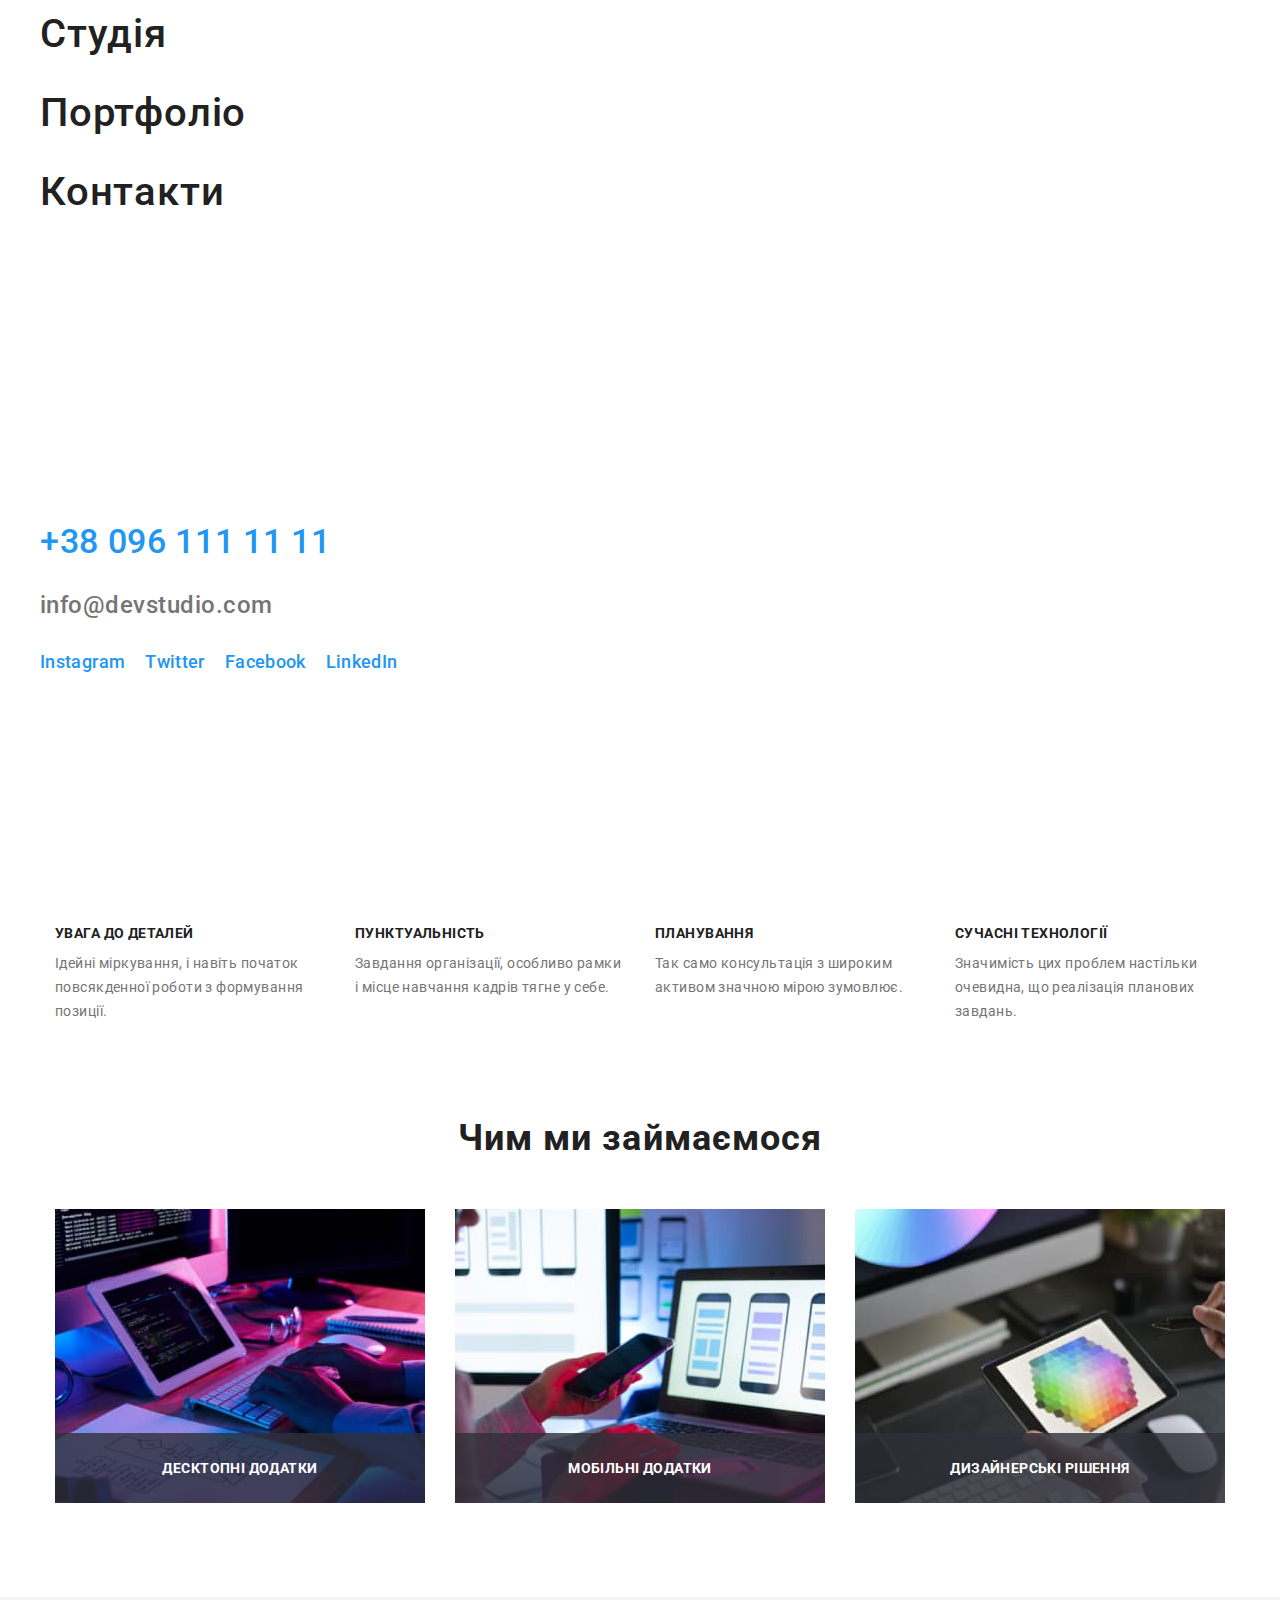
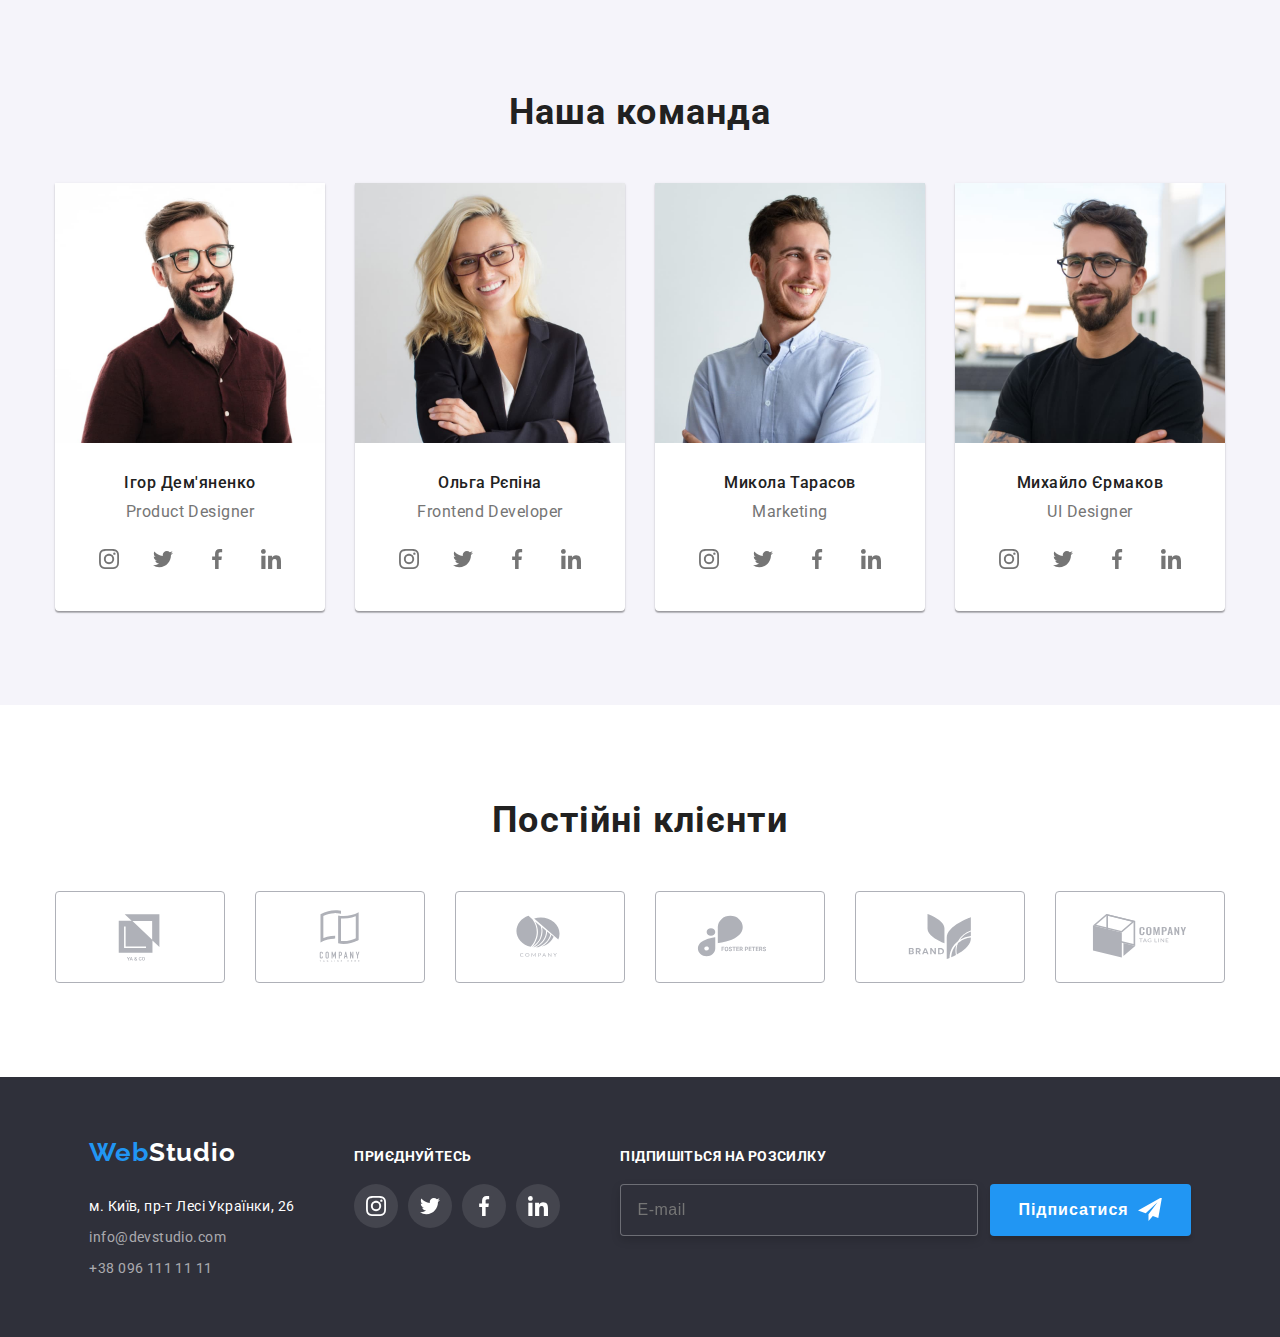
==== commit 4bd177f3: "New" ====
--- a/index.html
+++ b/index.html
@@ -61,8 +61,8 @@
           </svg>
         </button>
       </div>
-      <!--<div class="mob-menu" >
-        <div class="container">
+      <div class="mob-menu" >
+        
           <button type="button" class="menu-close" >
             <svg class="menu-close-icon" width="40" height="40">
               <use href="./images/icons.svg#icon-menuclose"></use>
@@ -78,14 +78,15 @@
           <li class="menu-list-item"><a class="menu-link" href="#">Контакти</a></li>
         </ul>
         <ul class="menu-contacts">
-          <li>
+          <li class="menu-contact-item">
+            <a class="menu-contact-tel" href="tel:+380961111111"
+              >+38 096 111 11 11</a>
+            
+          </li>
+          <li class="menu-contact-item">
             <a class="menu-contact" href="mailto:info@devstudio.com"
               >
               info@devstudio.com</a>
-          </li>
-          <li>
-            <a class="menu-contact" href="tel:+380961111111"
-              >+38 096 111 11 11</a>
           </li>
         </ul>
         <ul class="mob-soc-list">
@@ -110,9 +111,9 @@
             </a>
           </li>
         </ul>
-        </div>
+   
         
-      </div>-->
+      </div>
     </header>
 
     <main>
@@ -186,6 +187,7 @@
           <ul class="do__list">
             <li class="do__item">
               <img
+                srcset="./images/img1.jpg 1x,  ./images/img1-2x.jpg 2x"
                 src="./images/img1.jpg"
                 alt="робочий стіл розробникм"
                 width="370"
@@ -194,14 +196,17 @@
             </li>
             <li class="do__item">
               <img
-                src="./images/img2.jpg"
+              srcset="./images/img2.jpg 1x,  ./images/img2-2x.jpg 2x"
+              src="./images/img2.jpg"
                 alt="робота над мобільним додатком"
                 width="370"
               />
               <p class="do__label">Мобільні додатки</p>
             </li>
             <li class="do__item">
-              <img src="./images/img3.jpg" alt="розробка дизайну" width="370" />
+              <img 
+              srcset="./images/img3.jpg 1x,  ./images/img3-2x.jpg 2x"
+              src="./images/img3.jpg" alt="розробка дизайну" width="370" />
               <p class="do__label">Дизайнерські рішення</p>
             </li>
           </ul>
--- a/css/main.min.css
+++ b/css/main.min.css
@@ -1 +1 @@
-:root{--gray-dark:#2F303A;--gray-light:#F5F4FA;--wight:white;--mt-color:#212121;--nt-color:#757575;--blue:#2196F3;--akcent: #188CE8;--icon1:#AFB1B8;--ft-color:rgba(255, 255, 255, 0.6);--timing-function:cubic-bezier(0.4, 0, 0.2, 1);--grad:linear-gradient( to right, rgba(47, 48, 58, 0.4), rgba(47, 48, 58, 0.4) )}*{margin:0;padding:0;-webkit-box-sizing:border-box;box-sizing:border-box;outline:none}h1,h2,h3,h4,h5,h6,p{margin:0}ul{list-style:none;margin:0;padding:0}img{display:block;max-width:100%;height:auto;width:100%}body{font-family:"Roboto",sans-serif;color:var(--mt-color)}button{cursor:pointer}a{text-decoration:none}.visually-hidden{position:absolute;width:1px;height:1px;margin:-1px;border:0;padding:0;white-space:nowrap;-webkit-clip-path:inset(100%);clip-path:inset(100%);clip:rect(0 0 0 0);overflow:hidden}.container{width:100%;padding-left:15px;padding-right:15px;margin:0 auto}@media screen and (min-width: 480px){.container{max-width:480px}}@media screen and (min-width: 768px){.container{max-width:768px}}@media screen and (min-width: 1200px){.container{max-width:1200px}}.section{padding-top:60px;padding-bottom:60px}@media screen and (min-width: 1200px){.section{padding-top:94px;padding-bottom:94px}}.logo{font-family:"Raleway",sans-serif;text-decoration:none;font-weight:700;font-size:24px;line-height:1.1666666667;letter-spacing:.03em;color:var(--blue)}@media screen and (min-width: 1200px){.logo{font-size:26px;line-height:1.1923076923}}.btn{background-color:var(--blue);font-weight:700;font-size:16px;line-height:1.875;display:-webkit-box;display:-ms-flexbox;display:flex;-webkit-box-align:center;-ms-flex-align:center;align-items:center;text-align:center;letter-spacing:.06em;color:var(--wight);border:none;display:block;margin:0 auto;-webkit-box-shadow:0px 4px 4px rgba(0,0,0,.15);box-shadow:0px 4px 4px rgba(0,0,0,.15);border-radius:4px;-webkit-transition:background-color 250ms var(--timing-function);transition:background-color 250ms var(--timing-function)}.btn:hover,.btn:focus{background-color:var(--akcent)}.header{background-color:var(--wight);padding-top:16px;padding-bottom:16px;padding-left:15px;padding-right:10px;border-bottom:1px solid #ececec}@media screen and (min-width: 768px){.header{padding:15px 26px}}@media screen and (min-width: 1200px){.header{padding-top:24px;padding-bottom:25px;padding-left:215px;padding-right:215px}}.header__container{display:-webkit-box;display:-ms-flexbox;display:flex;-webkit-box-align:center;-ms-flex-align:center;align-items:center}.header__logo{color:#000}.header__nav{display:-webkit-box;display:-ms-flexbox;display:flex;gap:50px;margin-left:93px}@media screen and (max-width: 768px){.header__nav{display:none}}.header__nav .header__link{position:relative}.header__link.current{color:var(--blue)}@media screen and (max-width: 768px){.header__link.current{display:none}}.header__link.current::after{position:absolute;bottom:-34px;right:0px;content:"";width:100%;height:4px;background-color:var(--blue);border-radius:2px}.header__contacts{display:-webkit-box;display:-ms-flexbox;display:flex;gap:50px;margin-left:auto}@media screen and (max-width: 768px){.header__contacts{display:none}}.header__link,.header__contact{font-weight:500;font-size:14px;line-height:1.1428571429;letter-spacing:.02em;text-decoration:none;-webkit-transition:color 250ms var(--timing-function);transition:color 250ms var(--timing-function)}.header__link:hover,.header__link :focus,.header__link :active,.header__contact:hover,.header__contact :focus,.header__contact :active{color:var(--blue)}.header__link{color:var(--mt-color)}.header__contact{color:var(--nt-color);display:-webkit-box;display:-ms-flexbox;display:flex;gap:10px;-webkit-box-align:center;-ms-flex-align:center;align-items:center}.header__icon{fill:currentColor}.mob-menu{position:fixed;top:0;z-index:1;width:100vw;height:100vh;background-color:var(--wight);padding-top:10px;padding-bottom:48px;padding-left:25px}@media screen and (min-width: 767px){.menu-open{position:absolute;width:1px;height:1px;margin:-1px;border:0;padding:0;white-space:nowrap;-webkit-clip-path:inset(100%);clip-path:inset(100%);clip:rect(0 0 0 0);overflow:hidden}}.menu-open,.menu-close{display:block;margin-left:auto;-webkit-box-align:center;-ms-flex-align:center;align-items:center;-webkit-box-pack:center;-ms-flex-pack:center;justify-content:center;border:none;background-color:var(--wight);color:var(--mt-color);-webkit-transition:color 250ms var(--timing-function);transition:color 250ms var(--timing-function)}.menu-open:hover,.menu-open:focus,.menu-close:hover,.menu-close:focus{color:var(--blue)}@media screen and (min-width: 767px){.menu-close-icon{position:absolute;width:1px;height:1px;margin:-1px;border:0;padding:0;white-space:nowrap;-webkit-clip-path:inset(100%);clip-path:inset(100%);clip:rect(0 0 0 0);overflow:hidden}}.menu-close-icon,.menu-open-icon{fill:currentColor}.menu-list-item{margin-bottom:32px}.menu-list-item:last-child{margin-bottom:306px}.menu-link{font-weight:500;font-size:40px;line-height:1.175;letter-spacing:.02em;color:var(--mt-color);margin-bottom:32px}.mob-soc-list{display:-webkit-box;display:-ms-flexbox;display:flex;gap:20px}.mob-soc-link{font-weight:500;font-size:18px;line-height:1.2222222222;letter-spacing:.02em;color:var(--blue)}.hero{max-width:1600px;margin-left:auto;margin-right:auto;background-image:var(--grad),url("../../images/Img0mob.jpg");background-repeat:no-repeat;background-position:center;background-size:cover;background-color:var(--gray-dark);padding-top:118px;padding-bottom:118px}@media screen and (min-width: 480px){.hero{background-image:var(--grad),url("../../images/Img0tabl.jpg")}}@media screen and (min-width: 768px){.hero{background-image:var(--grad),url("../../images/Img0.jpg")}}@media screen and (min-width: 1200px){.hero{background-size:1600px;padding-top:200px;padding-bottom:200px}}.hero__title{width:auto;margin:0 auto;font-weight:900;font-size:26px;line-height:1.6153846154;text-align:center;letter-spacing:.06em;text-transform:uppercase;color:#fff;margin-bottom:30px}@media screen and (min-width: 480px){.hero__title{width:360px}}@media screen and (min-width: 1200px){.hero__title{width:696px;font-size:44px;line-height:1.3636363636}}.hero__btn{padding:10px 24px}@media screen and (min-width: 1200px){.hero__btn{padding:10px 32px}}.benefits{background:var(--wight)}@media screen and (min-width: 1200px){.benefits{padding-bottom:0px}}.benefits__list{display:-webkit-box;display:-ms-flexbox;display:flex;-ms-flex-wrap:wrap;flex-wrap:wrap;gap:30px}.benefits__item{width:100%}@media screen and (min-width: 768px){.benefits__item{width:calc((100% - 30px)/2)}}@media screen and (min-width: 1200px){.benefits__item{width:calc((100% - 90px)/4)}}.benefits__icon-box{width:100%;height:120px;display:-webkit-box;display:-ms-flexbox;display:flex;-webkit-box-align:center;-ms-flex-align:center;align-items:center;-webkit-box-pack:center;-ms-flex-pack:center;justify-content:center;background-color:var(--gray-light);border-radius:4px}@media screen and (min-width: 1200px){.benefits__icon-box{width:270px}}.benefits__title{font-weight:700;font-size:14px;line-height:1.1428571429;letter-spacing:.03em;text-transform:uppercase;margin-bottom:10px;margin-top:30px}@media screen and (max-width: 768px){.benefits__title{text-align:center}}.benefits__text{width:100%;font-weight:400;font-size:14px;line-height:1.7142857143;letter-spacing:.03em;color:var(--nt-color)}.do{background:var(--wight)}@media screen and (max-width: 1200px){.do{visibility:hidden;pointer-events:none;position:absolute;width:1px;height:1px;margin:-1px;border:0;padding:0}}.do__title{font-weight:700;font-size:36px;line-height:1.1666666667;text-align:center;letter-spacing:.03em;margin-bottom:50px}.do__list{display:-webkit-box;display:-ms-flexbox;display:flex;gap:30px}.do__item{position:relative}.do__label{position:absolute;bottom:0;left:0;margin:0;width:100%;background-color:rgba(47,48,58,.8);text-align:center;padding-top:27px;padding-bottom:27px;font-weight:700;font-size:14px;line-height:1.1428571429;letter-spacing:.03em;text-transform:uppercase;color:var(--wight)}.team{background-color:var(--gray-light)}.team__title{font-weight:700;font-size:28px;line-height:1.1785714286;text-align:center;letter-spacing:.03em;margin-bottom:30px}@media screen and (min-width: 1200px){.team__title{font-size:36px;line-height:1.1666666667;margin-bottom:50px}}.team__list{display:-webkit-box;display:-ms-flexbox;display:flex;-ms-flex-wrap:wrap;flex-wrap:wrap;gap:30px}.team__card{width:100%;background:var(--wight);-webkit-box-shadow:0px 1px 3px rgba(0,0,0,.12),0px 1px 1px rgba(0,0,0,.14),0px 2px 1px rgba(0,0,0,.2);box-shadow:0px 1px 3px rgba(0,0,0,.12),0px 1px 1px rgba(0,0,0,.14),0px 2px 1px rgba(0,0,0,.2);border-radius:0px 0px 4px 4px}@media screen and (min-width: 768px){.team__card{width:calc((100% - 30px)/2)}}@media screen and (min-width: 1200px){.team__card{width:calc((100% - 90px)/4)}}.team__box{padding-top:30px;padding-bottom:24px}@media screen and (min-width: 1200px){.team__box{padding-bottom:30px}}.team__nome{font-weight:500;font-size:16px;line-height:1.1875;text-align:center;letter-spacing:.03em;margin-bottom:10px}.team__text{font-weight:400;font-size:16px;line-height:1.1875;text-align:center;letter-spacing:.03em;color:var(--nt-color);margin-bottom:16px}.contacts{display:-webkit-box;display:-ms-flexbox;display:flex;gap:10px;-webkit-box-pack:center;-ms-flex-pack:center;justify-content:center}.contacts__item{width:44px;height:44px}.contacts__link{width:100%;height:100%;border-radius:50%;display:-webkit-box;display:-ms-flexbox;display:flex;-webkit-box-align:center;-ms-flex-align:center;align-items:center;-webkit-box-pack:center;-ms-flex-pack:center;justify-content:center;background-color:var(--wight);color:var(--nt-color);-webkit-transition:color 250ms var(--timing-function),background-color 250ms var(--timing-function);transition:color 250ms var(--timing-function),background-color 250ms var(--timing-function)}.contacts__link:hover,.contacts__link :focus{background-color:var(--blue);color:var(--wight)}.contacts__icon{fill:currentColor}.clients{background:var(--wight)}.clients__title{font-weight:700;font-size:28px;line-height:1.1785714286;text-align:center;letter-spacing:.03em;margin-bottom:30px}@media screen and (min-width: 1200px){.clients__title{font-size:36px;line-height:1.1666666667;margin-bottom:50px}}.clients__list{display:-webkit-box;display:-ms-flexbox;display:flex;-ms-flex-wrap:wrap;flex-wrap:wrap;-webkit-box-pack:center;-ms-flex-pack:center;justify-content:center;gap:30px}.clients__items{width:100%;height:120px}@media screen and (min-width: 768px){.clients__items{width:calc((100% - 60px)/3);height:92px}}@media screen and (min-width: 1200px){.clients__items{width:calc((100% - 150px)/6)}}.clients__link{width:100%;height:100%;background-color:var(--wight);border:1px solid var(--icon1);color:var(--icon1);border-radius:4px;display:-webkit-box;display:-ms-flexbox;display:flex;-webkit-box-align:center;-ms-flex-align:center;align-items:center;-webkit-box-pack:center;-ms-flex-pack:center;justify-content:center;-webkit-transition:color 250ms var(--timing-function),border 250ms var(--timing-function);transition:color 250ms var(--timing-function),border 250ms var(--timing-function)}.clients__link:hover,.clients__link:focus{border:1px solid var(--blue);color:var(--blue)}.cleints__icon{fill:currentColor}.footer{background-color:var(--gray-dark);padding-top:60px;padding-bottom:60px}.l-footer{color:#fff}.footer-content{display:-webkit-box;display:-ms-flexbox;display:flex;-ms-flex-wrap:wrap;flex-wrap:wrap;gap:60px;-webkit-box-pack:center;-ms-flex-pack:center;justify-content:center;-webkit-box-align:baseline;-ms-flex-align:baseline;align-items:baseline}@media screen and (max-width: 1200px){.footer-contacts{text-align:center}}.footer-tit{font-weight:700;font-size:14px;line-height:1.1428571429;letter-spacing:.03em;text-transform:uppercase;color:var(--wight);margin-bottom:20px}.footer-adress,.footer-link{font-weight:400;font-size:14px;line-height:1.1428571429;letter-spacing:.03em;text-decoration:none;font-style:normal}.footer-adress:hover,.footer-adress:focus,.footer-adress:active,.footer-link:hover,.footer-link:focus,.footer-link:active{color:var(--blue)}.footer-adress{color:var(--wight)}.footer-link,.footer-input{color:var(--ft-color)}.footer-item{margin-top:28px}.footer-items{margin-top:12px}.footer-link,.footer-adress{-webkit-transition:color 250ms var(--timing-function);transition:color 250ms var(--timing-function)}@media screen and (min-width: 768px)and (max-width: 1200px){.footer-soc{margin-left:105px}}@media screen and (max-width: 1200px){.footer-soc{text-align:center}}.footer-soc-list{display:-webkit-box;display:-ms-flexbox;display:flex;gap:10px}.footer-soc-item{width:44px;height:44px}.footer-soc-link{width:100%;height:100%;border-radius:50%;display:-webkit-box;display:-ms-flexbox;display:flex;-webkit-box-align:center;-ms-flex-align:center;align-items:center;-webkit-box-pack:center;-ms-flex-pack:center;justify-content:center}.footer-soc-link{background-color:rgba(255,255,255,.1);-webkit-transition:background-color 250ms var(--timing-function);transition:background-color 250ms var(--timing-function)}.footer-soc-link:hover,.footer-soc-link:focus{background-color:var(--blue);color:var(--wight)}.footer-soc-icon{fill:var(--wight)}@media screen and (max-width: 768px){.footer-form-div{width:100%}}@media screen and (max-width: 1200px){.footer-form-div{text-align:center}}.footer-form{display:-webkit-box;display:-ms-flexbox;display:flex;-webkit-box-orient:vertical;-webkit-box-direction:normal;-ms-flex-direction:column;flex-direction:column;gap:20px}@media screen and (min-width: 1200px){.footer-form{gap:12px;-webkit-box-orient:horizontal;-webkit-box-direction:normal;-ms-flex-direction:row;flex-direction:row}}.footer-input{width:100%;font-weight:400;font-size:16px;line-height:1.25;letter-spacing:.03em;padding:15px 16px 15px;background-color:var(--gray-dark);border:1px solid rgba(255,255,255,.3);-webkit-filter:drop-shadow(0px 4px 4px rgba(0, 0, 0, 0.15));filter:drop-shadow(0px 4px 4px rgba(0, 0, 0, 0.15));border-radius:4px;-webkit-transition:border-color 250ms var(--timing-function);transition:border-color 250ms var(--timing-function)}@media screen and (min-width: 480px){.footer-input{width:450px}}@media screen and (min-width: 1200px){.footer-input{width:358px}}.footer-input:focus{border-color:var(--blue)}.footer-input:-webkit-autofill{-webkit-box-shadow:inset 0 0 0 50px var(--gray-dark);box-shadow:inset 0 0 0 50px var(--gray-dark);-webkit-text-fill-color:var(--wight)}.footer-label:hover .footer-input,.footer-label:focus .footer-input{border-color:var(--blue);cursor:pointer}.footer-bt{position:relative;padding:10px 64px 10px 31px}@media screen and (min-width: 1200px){.footer-bt{padding:10px 62px 10px 28px}}.footer-bt-icon{fill:currentColor;position:absolute;top:13px;left:148px}.projects{background:var(--wight)}.sec-filter-list{display:-webkit-box;display:-ms-flexbox;display:flex;-webkit-box-pack:center;-ms-flex-pack:center;justify-content:center;gap:8px;margin-bottom:50px}.sec-filter-bt{font-weight:500;font-size:16px;line-height:1.625;text-align:center;letter-spacing:.03em;background-color:var(--gray-light);border:none;border-radius:4px;padding:6px 25px;-webkit-transition:background-color 250ms var(--timing-function),color 250ms var(--timing-function),-webkit-box-shadow 250ms var(--timing-function);transition:background-color 250ms var(--timing-function),color 250ms var(--timing-function),-webkit-box-shadow 250ms var(--timing-function);transition:background-color 250ms var(--timing-function),color 250ms var(--timing-function),box-shadow 250ms var(--timing-function);transition:background-color 250ms var(--timing-function),color 250ms var(--timing-function),box-shadow 250ms var(--timing-function),-webkit-box-shadow 250ms var(--timing-function)}.sec-filter-bt:hover,.sec-filter-bt:focus,.sec-filter-bt:active{color:#fff;background-color:var(--blue);-webkit-box-shadow:0px 2px 2px 0px rgba(0,0,0,.12),0px 1px 2px 0px rgba(0,0,0,.08),0px 3px 1px 0px rgba(0,0,0,.1);box-shadow:0px 2px 2px 0px rgba(0,0,0,.12),0px 1px 2px 0px rgba(0,0,0,.08),0px 3px 1px 0px rgba(0,0,0,.1);border:none}.sec-projects-list{display:-webkit-box;display:-ms-flexbox;display:flex;-ms-flex-wrap:wrap;flex-wrap:wrap;gap:30px;padding:0}.sec-projects-item{-ms-flex-preferred-size:calc((100% - 60px)/3);flex-basis:calc((100% - 60px)/3);-webkit-transition:-webkit-box-shadow 250ms var(--timing-function);transition:-webkit-box-shadow 250ms var(--timing-function);transition:box-shadow 250ms var(--timing-function);transition:box-shadow 250ms var(--timing-function), -webkit-box-shadow 250ms var(--timing-function)}.sec-projects-item:hover,.sec-projects-item:focus{-webkit-box-shadow:0px 1px 1px rgba(0,0,0,.12),0px 4px 4px rgba(0,0,0,.06),1px 4px 6px rgba(0,0,0,.16);box-shadow:0px 1px 1px rgba(0,0,0,.12),0px 4px 4px rgba(0,0,0,.06),1px 4px 6px rgba(0,0,0,.16)}.sec-projects-cart{padding:20px 24px;border-bottom:1px solid #eee;border-left:1px solid #eee;border-right:1px solid #eee}.sec-projects-nome{font-weight:700;font-size:18px;line-height:2;letter-spacing:.06em;margin-bottom:4px;color:var(--mt-color)}.sec-projects-text{font-weight:400;font-size:16px;line-height:1.875;letter-spacing:.03em;color:var(--nt-color)}.projects-link{text-decoration:none;font-style:normal}.projects-img{position:relative;overflow:hidden}.projects-overlay{position:absolute;left:0;top:0;width:100%;height:100%;background-color:var(--blue);opacity:.9;padding-top:63px;padding-left:24px;text-align:left;font-weight:400;font-size:18px;line-height:1.5555555556;letter-spacing:.03em;color:var(--wight);-webkit-transform:translateY(101%);transform:translateY(101%);-webkit-transition:-webkit-transform 500ms var(--timing-function);transition:-webkit-transform 500ms var(--timing-function);transition:transform 500ms var(--timing-function);transition:transform 500ms var(--timing-function), -webkit-transform 500ms var(--timing-function)}.sec-projects-item:hover .projects-overlay{-webkit-transform:translateY(0);transform:translateY(0)}.backdrop{position:fixed;top:0;left:0;width:100%;height:100%;background-color:rgba(0,0,0,.2);opacity:1;-webkit-transition:opacity 500ms var(--timing-function);transition:opacity 500ms var(--timing-function)}.backdrop.is-hidden{opacity:0;pointer-events:none}.modal{position:absolute;top:50%;left:50%;-webkit-transform:translate(-50%, -50%);transform:translate(-50%, -50%);height:580px;width:530px;background-color:var(--wight);-webkit-box-shadow:0px 1px 3px rgba(0,0,0,.12),0px 1px 1px rgba(0,0,0,.14),0px 2px 1px rgba(0,0,0,.2);box-shadow:0px 1px 3px rgba(0,0,0,.12),0px 1px 1px rgba(0,0,0,.14),0px 2px 1px rgba(0,0,0,.2);border-radius:4px;-webkit-transition:-webkit-transform 200ms var(--timing-function) 500ms;transition:-webkit-transform 200ms var(--timing-function) 500ms;transition:transform 200ms var(--timing-function) 500ms;transition:transform 200ms var(--timing-function) 500ms, -webkit-transform 200ms var(--timing-function) 500ms}.moda.backdrop.is-hidden{-webkit-transform:translate(-5000%, -50%);transform:translate(-5000%, -50%)}.modal-button{position:absolute;top:8px;right:8px;width:30px;height:30px;display:-webkit-box;display:-ms-flexbox;display:flex;-webkit-box-align:center;-ms-flex-align:center;align-items:center;-webkit-box-pack:center;-ms-flex-pack:center;justify-content:center;border:1px solid rgba(0,0,0,.1);border-radius:50%;background-color:var(--wight);color:#000;-webkit-transition:color 250ms var(--timing-function);transition:color 250ms var(--timing-function)}.modal-button:hover,.modal-button:focus{color:var(--blue)}.modal-icon{fill:currentColor}.modal-form{width:100%;padding:40px}.form-tit{font-weight:700;font-size:20px;line-height:1.15;text-align:center;letter-spacing:.03em;margin-bottom:12px}.form-label,.comment-label{display:-webkit-box;display:-ms-flexbox;display:flex;-webkit-box-orient:vertical;-webkit-box-direction:normal;-ms-flex-direction:column;flex-direction:column}.form-label{position:relative;margin-bottom:10px;color:var(--mt-color);-webkit-transition:color 2500ms var(--timing-function);transition:color 2500ms var(--timing-function)}.form-label:focus,.form-label:active{color:var(--blue)}.form-label:nth-of-type(4n){margin-bottom:0}.form-input,.comment-area{border:1px solid rgba(33,33,33,.2);border-radius:4px;-webkit-transition:border-color 250ms var(--timing-function);transition:border-color 250ms var(--timing-function)}.form-input:focus,.comment-area:focus{border-color:var(--blue);cursor:pointer}.form-input{padding:12px 42px 12px}.form-input:-webkit-autofill{-webkit-box-shadow:inset 0 0 0 50px var(--wight);box-shadow:inset 0 0 0 50px var(--wight);-webkit-text-fill-color:var(--mt-color)}.form-icon{position:absolute;top:29px;left:12px;fill:currentColor;-webkit-transition:fill 250ms var(--timing-function);transition:fill 250ms var(--timing-function)}.form-input:focus+.form-icon{fill:var(--blue)}.form-input,.comment-area,.form-text,.comment-area{font-weight:400;font-size:12px;line-height:1.1666666667;letter-spacing:.01em}.form-text{color:var(--nt-color);margin-bottom:4px}.check-label{display:-webkit-box;display:-ms-flexbox;display:flex;gap:8px;-webkit-box-pack:center;-ms-flex-pack:center;justify-content:center;-webkit-box-align:center;-ms-flex-align:center;align-items:center;margin-top:20px;margin-bottom:30px}.check-link{color:var(--blue);position:relative}.check-icon{display:inline-block;border-radius:4px;border:2px solid var(--mt-color);-webkit-transition:border-color 250ms var(--timing-function),background-color 250ms var(--timing-function);transition:border-color 250ms var(--timing-function),background-color 250ms var(--timing-function)}.check-input:checked+.check-icon{background-color:var(--blue);border-color:var(--blue)}.check-text{font-weight:400;font-size:14px;line-height:1.7142857143;letter-spacing:.03em;color:var(--nt-color)}.check-input{position:absolute;width:1px;height:1px;margin:-1px;border:0;padding:0;clip:rect(0 0 0 0);overflow:hidden}.check-link{font-weight:400;font-size:14px;line-height:1.7142857143;letter-spacing:.03em;text-decoration:none;font-style:normal}.check-link::after{position:absolute;bottom:.5px;right:0;content:"";width:100%;height:1px;background-color:var(--blue)}.comment-area{resize:none;padding:12px 16px}.comment-area::-webkit-input-placeholder{color:rgba(117,117,117,.5)}.comment-area::-moz-placeholder{color:rgba(117,117,117,.5)}.comment-area:-ms-input-placeholder{color:rgba(117,117,117,.5)}.comment-area::-ms-input-placeholder{color:rgba(117,117,117,.5)}.comment-area::placeholder{color:rgba(117,117,117,.5)}.form-bt{padding:10px 52px}/*# sourceMappingURL=main.min.css.map */+:root{--gray-dark:#2F303A;--gray-light:#F5F4FA;--wight:white;--mt-color:#212121;--nt-color:#757575;--blue:#2196F3;--akcent: #188CE8;--icon1:#AFB1B8;--ft-color:rgba(255, 255, 255, 0.6);--timing-function:cubic-bezier(0.4, 0, 0.2, 1);--grad:linear-gradient( to right, rgba(47, 48, 58, 0.4), rgba(47, 48, 58, 0.4) )}*{margin:0;padding:0;-webkit-box-sizing:border-box;box-sizing:border-box;outline:none}h1,h2,h3,h4,h5,h6,p{margin:0}ul{list-style:none;margin:0;padding:0}img{display:block;max-width:100%;height:auto;width:100%}body{font-family:"Roboto",sans-serif;color:var(--mt-color)}button{cursor:pointer}a{text-decoration:none}.visually-hidden{position:absolute;width:1px;height:1px;margin:-1px;border:0;padding:0;white-space:nowrap;-webkit-clip-path:inset(100%);clip-path:inset(100%);clip:rect(0 0 0 0);overflow:hidden}.container{width:100%;padding-left:15px;padding-right:15px;margin:0 auto}@media screen and (min-width: 480px){.container{max-width:480px}}@media screen and (min-width: 768px){.container{max-width:768px}}@media screen and (min-width: 1200px){.container{max-width:1200px}}.section{padding-top:60px;padding-bottom:60px}@media screen and (min-width: 1200px){.section{padding-top:94px;padding-bottom:94px}}.logo{font-family:"Raleway",sans-serif;text-decoration:none;font-weight:700;font-size:24px;line-height:1.1666666667;letter-spacing:.03em;color:var(--blue)}@media screen and (min-width: 1200px){.logo{font-size:26px;line-height:1.1923076923}}.btn{background-color:var(--blue);font-weight:700;font-size:16px;line-height:1.875;display:-webkit-box;display:-ms-flexbox;display:flex;-webkit-box-align:center;-ms-flex-align:center;align-items:center;text-align:center;letter-spacing:.06em;color:var(--wight);border:none;display:block;margin:0 auto;-webkit-box-shadow:0px 4px 4px rgba(0,0,0,.15);box-shadow:0px 4px 4px rgba(0,0,0,.15);border-radius:4px;-webkit-transition:background-color 250ms var(--timing-function);transition:background-color 250ms var(--timing-function)}.btn:hover,.btn:focus{background-color:var(--akcent)}.header{background-color:var(--wight);padding:10px 15px;border-bottom:1px solid #ececec}@media screen and (min-width: 768px){.header{padding:15px 21px}}@media screen and (min-width: 1200px){.header{padding-top:24px;padding-bottom:25px}}.header__container{display:-webkit-box;display:-ms-flexbox;display:flex;-webkit-box-align:center;-ms-flex-align:center;align-items:center}.header__logo{color:#000}.header__nav{display:-webkit-box;display:-ms-flexbox;display:flex;gap:50px}@media screen and (max-width: 767px){.header__nav{display:none}}@media screen and (min-width: 768px){.header__nav{margin-left:88px}}@media screen and (min-width: 1200px){.header__nav{margin-left:93px}}.header__nav .header__link{position:relative}.header__link.current{color:var(--blue)}@media screen and (max-width: 767px){.header__link.current{display:none}}.header__link.current::after{position:absolute;bottom:-30px;right:0px;content:"";width:100%;height:4px;background-color:var(--blue);border-radius:2px}@media screen and (min-width: 1200px){.header__link.current::after{bottom:-34px}}.header__contacts{display:-webkit-box;display:-ms-flexbox;display:flex;margin-left:auto}@media screen and (max-width: 767px){.header__contacts{display:none}}@media screen and (min-width: 768px){.header__contacts{-webkit-box-orient:vertical;-webkit-box-direction:normal;-ms-flex-direction:column;flex-direction:column;gap:10px}}@media screen and (min-width: 1200px){.header__contacts{gap:50px;-webkit-box-orient:horizontal;-webkit-box-direction:normal;-ms-flex-direction:row;flex-direction:row}}.header__link,.header__contact{font-weight:500;font-size:14px;line-height:1.1428571429;letter-spacing:.02em;text-decoration:none;-webkit-transition:color 250ms var(--timing-function);transition:color 250ms var(--timing-function)}.header__link:hover,.header__link :focus,.header__link :active,.header__contact:hover,.header__contact :focus,.header__contact :active{color:var(--blue)}.header__link{color:var(--mt-color)}.header__contact{color:var(--nt-color);display:-webkit-box;display:-ms-flexbox;display:flex;gap:10px;-webkit-box-align:center;-ms-flex-align:center;align-items:center}.header__icon{fill:currentColor}.mob-menu{position:fixed;top:0;left:0;z-index:1;width:100vw;height:100vh;background-color:var(--wight);padding-top:10px;padding-bottom:48px;padding-left:40px;padding-right:15px}@media screen and (min-width: 767px){.menu-open{position:absolute;width:1px;height:1px;margin:-1px;border:0;padding:0;white-space:nowrap;-webkit-clip-path:inset(100%);clip-path:inset(100%);clip:rect(0 0 0 0);overflow:hidden}}.menu-open,.menu-close{display:block;margin-left:auto;-webkit-box-align:center;-ms-flex-align:center;align-items:center;-webkit-box-pack:center;-ms-flex-pack:center;justify-content:center;border:none;background-color:var(--wight);color:var(--mt-color);-webkit-transition:color 250ms var(--timing-function);transition:color 250ms var(--timing-function)}.menu-open:hover,.menu-open:focus,.menu-close:hover,.menu-close:focus{color:var(--blue)}@media screen and (min-width: 767px){.menu-close-icon{position:absolute;width:1px;height:1px;margin:-1px;border:0;padding:0;white-space:nowrap;-webkit-clip-path:inset(100%);clip-path:inset(100%);clip:rect(0 0 0 0);overflow:hidden}}.menu-close-icon,.menu-open-icon{fill:currentColor}.menu-list-item{margin-bottom:32px}.menu-list-item:last-child{margin-bottom:306px}.menu-link{font-weight:500;font-size:40px;line-height:1.175;letter-spacing:.02em;color:var(--mt-color);-webkit-transition:color 250ms var(--timing-function);transition:color 250ms var(--timing-function)}.menu-link:hover,.menu-link:focus{color:var(--blue)}.menu-contact-item{margin-bottom:32px}.menu-contact-item:last-child{margin-bottom:64pxpx}.menu-contact-tel{font-weight:500;font-size:28px;line-height:1.2142857143;letter-spacing:.02em;color:var(--blue)}@media screen and (min-width: 480px){.menu-contact-tel{font-size:34px;line-height:1.1764705882}}.menu-contact{font-weight:500;font-size:24px;line-height:1.0769230769;letter-spacing:.02em;color:var(--nt-color)}.mob-soc-list{display:-webkit-box;display:-ms-flexbox;display:flex;-ms-flex-wrap:wrap;flex-wrap:wrap;gap:20px}@media screen and (max-width: 479px){.mob-soc-list{width:calc((100% - 20px)/2)}}.mob-soc-link{font-weight:500;font-size:18px;line-height:1.2222222222;letter-spacing:.02em;color:var(--blue)}.hero{max-width:1600px;margin-left:auto;margin-right:auto;background-image:var(--grad),url(../../images/Img0mob.jpg);background-repeat:no-repeat;background-position:center;background-size:cover;background-color:var(--gray-dark);padding-top:118px;padding-bottom:118px}@media screen and (min-device-pixel-ratio: 2),screen and (-webkit-min-device-pixel-ratio: 2),screen and (min-resolution: 192dpi),screen and (min-resolution: 2dppx){.hero{background-image:var(--grad),url(../../images/Img0mob2x.jpg)}}@media screen and (min-width: 480px){.hero{background-image:var(--grad),url(../../images/Img0tabl.jpg)}}@media screen and (min-width: 480px)and (min-device-pixel-ratio: 2),screen and (min-width: 480px)and (-webkit-min-device-pixel-ratio: 2),screen and (min-width: 480px)and (min-resolution: 192dpi),screen and (min-width: 480px)and (min-resolution: 2dppx){.hero{background-image:var(--grad),url(../../images/Img0tabl2x.jpg)}}@media screen and (min-width: 768px){.hero{background-image:var(--grad),url(../../images/Img0.jpg)}}@media screen and (min-width: 768px)and (min-device-pixel-ratio: 2),screen and (min-width: 768px)and (-webkit-min-device-pixel-ratio: 2),screen and (min-width: 768px)and (min-resolution: 192dpi),screen and (min-width: 768px)and (min-resolution: 2dppx){.hero{background-image:var(--grad),url(../../images/Img02x.jpg)}}@media screen and (min-width: 1200px){.hero{background-size:1600px;padding-top:200px;padding-bottom:200px}}.hero__title{width:auto;margin:0 auto;font-weight:900;font-size:26px;line-height:1.6153846154;text-align:center;letter-spacing:.06em;text-transform:uppercase;color:#fff;margin-bottom:30px}@media screen and (min-width: 480px){.hero__title{width:360px}}@media screen and (min-width: 1200px){.hero__title{width:696px;font-size:44px;line-height:1.3636363636}}.hero__btn{padding:10px 24px}@media screen and (min-width: 1200px){.hero__btn{padding:10px 32px}}.benefits{background:var(--wight)}@media screen and (min-width: 1200px){.benefits{padding-bottom:0px}}.benefits__list{display:-webkit-box;display:-ms-flexbox;display:flex;-ms-flex-wrap:wrap;flex-wrap:wrap;gap:30px}.benefits__item{width:100%}@media screen and (min-width: 768px){.benefits__item{width:calc((100% - 30px)/2)}}@media screen and (min-width: 1200px){.benefits__item{width:calc((100% - 90px)/4)}}.benefits__icon-box{width:100%;height:120px;display:-webkit-box;display:-ms-flexbox;display:flex;-webkit-box-align:center;-ms-flex-align:center;align-items:center;-webkit-box-pack:center;-ms-flex-pack:center;justify-content:center;background-color:var(--gray-light);border-radius:4px}@media screen and (min-width: 1200px){.benefits__icon-box{width:270px}}.benefits__title{font-weight:700;font-size:14px;line-height:1.1428571429;letter-spacing:.03em;text-transform:uppercase;margin-bottom:10px;margin-top:30px}@media screen and (max-width: 768px){.benefits__title{text-align:center}}.benefits__text{width:100%;font-weight:400;font-size:14px;line-height:1.7142857143;letter-spacing:.03em;color:var(--nt-color)}.do{background:var(--wight)}@media screen and (max-width: 1200px){.do{visibility:hidden;pointer-events:none;position:absolute;width:1px;height:1px;margin:-1px;border:0;padding:0}}.do__title{font-weight:700;font-size:36px;line-height:1.1666666667;text-align:center;letter-spacing:.03em;margin-bottom:50px}.do__list{display:-webkit-box;display:-ms-flexbox;display:flex;gap:30px}.do__item{position:relative}.do__label{position:absolute;bottom:0;left:0;margin:0;width:100%;background-color:rgba(47,48,58,.8);text-align:center;padding-top:27px;padding-bottom:27px;font-weight:700;font-size:14px;line-height:1.1428571429;letter-spacing:.03em;text-transform:uppercase;color:var(--wight)}.team{background-color:var(--gray-light)}.team__title{font-weight:700;font-size:28px;line-height:1.1785714286;text-align:center;letter-spacing:.03em;margin-bottom:30px}@media screen and (min-width: 1200px){.team__title{font-size:36px;line-height:1.1666666667;margin-bottom:50px}}.team__list{display:-webkit-box;display:-ms-flexbox;display:flex;-ms-flex-wrap:wrap;flex-wrap:wrap;gap:30px}.team__card{width:100%;background:var(--wight);-webkit-box-shadow:0px 1px 3px rgba(0,0,0,.12),0px 1px 1px rgba(0,0,0,.14),0px 2px 1px rgba(0,0,0,.2);box-shadow:0px 1px 3px rgba(0,0,0,.12),0px 1px 1px rgba(0,0,0,.14),0px 2px 1px rgba(0,0,0,.2);border-radius:0px 0px 4px 4px}@media screen and (min-width: 768px){.team__card{width:calc((100% - 30px)/2)}}@media screen and (min-width: 1200px){.team__card{width:calc((100% - 90px)/4)}}.team__box{padding-top:30px;padding-bottom:24px}@media screen and (min-width: 1200px){.team__box{padding-bottom:30px}}.team__nome{font-weight:500;font-size:16px;line-height:1.1875;text-align:center;letter-spacing:.03em;margin-bottom:10px}.team__text{font-weight:400;font-size:16px;line-height:1.1875;text-align:center;letter-spacing:.03em;color:var(--nt-color);margin-bottom:16px}.contacts{display:-webkit-box;display:-ms-flexbox;display:flex;gap:10px;-webkit-box-pack:center;-ms-flex-pack:center;justify-content:center}.contacts__item{width:44px;height:44px}.contacts__link{width:100%;height:100%;border-radius:50%;display:-webkit-box;display:-ms-flexbox;display:flex;-webkit-box-align:center;-ms-flex-align:center;align-items:center;-webkit-box-pack:center;-ms-flex-pack:center;justify-content:center;background-color:var(--wight);color:var(--nt-color);-webkit-transition:color 250ms var(--timing-function),background-color 250ms var(--timing-function);transition:color 250ms var(--timing-function),background-color 250ms var(--timing-function)}.contacts__link:hover,.contacts__link :focus{background-color:var(--blue);color:var(--wight)}.contacts__icon{fill:currentColor}.clients{background:var(--wight)}.clients__title{font-weight:700;font-size:28px;line-height:1.1785714286;text-align:center;letter-spacing:.03em;margin-bottom:30px}@media screen and (min-width: 1200px){.clients__title{font-size:36px;line-height:1.1666666667;margin-bottom:50px}}.clients__list{display:-webkit-box;display:-ms-flexbox;display:flex;-ms-flex-wrap:wrap;flex-wrap:wrap;-webkit-box-pack:center;-ms-flex-pack:center;justify-content:center;gap:30px}.clients__items{width:100%;height:120px}@media screen and (min-width: 768px){.clients__items{width:calc((100% - 60px)/3);height:92px}}@media screen and (min-width: 1200px){.clients__items{width:calc((100% - 150px)/6)}}.clients__link{width:100%;height:100%;background-color:var(--wight);border:1px solid var(--icon1);color:var(--icon1);border-radius:4px;display:-webkit-box;display:-ms-flexbox;display:flex;-webkit-box-align:center;-ms-flex-align:center;align-items:center;-webkit-box-pack:center;-ms-flex-pack:center;justify-content:center;-webkit-transition:color 250ms var(--timing-function),border 250ms var(--timing-function);transition:color 250ms var(--timing-function),border 250ms var(--timing-function)}.clients__link:hover,.clients__link:focus{border:1px solid var(--blue);color:var(--blue)}.cleints__icon{fill:currentColor}.footer{background-color:var(--gray-dark);padding-top:60px;padding-bottom:60px}.l-footer{color:#fff}.footer-content{display:-webkit-box;display:-ms-flexbox;display:flex;-ms-flex-wrap:wrap;flex-wrap:wrap;gap:60px;-webkit-box-pack:center;-ms-flex-pack:center;justify-content:center;-webkit-box-align:baseline;-ms-flex-align:baseline;align-items:baseline}@media screen and (max-width: 1200px){.footer-contacts{text-align:center}}.footer-tit{font-weight:700;font-size:14px;line-height:1.1428571429;letter-spacing:.03em;text-transform:uppercase;color:var(--wight);margin-bottom:20px}.footer-adress,.footer-link{font-weight:400;font-size:14px;line-height:1.1428571429;letter-spacing:.03em;text-decoration:none;font-style:normal}.footer-adress:hover,.footer-adress:focus,.footer-adress:active,.footer-link:hover,.footer-link:focus,.footer-link:active{color:var(--blue)}.footer-adress{color:var(--wight)}.footer-link,.footer-input{color:var(--ft-color)}.footer-item{margin-top:28px}.footer-items{margin-top:12px}.footer-link,.footer-adress{-webkit-transition:color 250ms var(--timing-function);transition:color 250ms var(--timing-function)}@media screen and (min-width: 768px)and (max-width: 1200px){.footer-soc{margin-left:105px}}@media screen and (max-width: 1200px){.footer-soc{text-align:center}}.footer-soc-list{display:-webkit-box;display:-ms-flexbox;display:flex;gap:10px}.footer-soc-item{width:44px;height:44px}.footer-soc-link{width:100%;height:100%;border-radius:50%;display:-webkit-box;display:-ms-flexbox;display:flex;-webkit-box-align:center;-ms-flex-align:center;align-items:center;-webkit-box-pack:center;-ms-flex-pack:center;justify-content:center}.footer-soc-link{background-color:rgba(255,255,255,.1);-webkit-transition:background-color 250ms var(--timing-function);transition:background-color 250ms var(--timing-function)}.footer-soc-link:hover,.footer-soc-link:focus{background-color:var(--blue);color:var(--wight)}.footer-soc-icon{fill:var(--wight)}@media screen and (max-width: 768px){.footer-form-div{width:100%}}@media screen and (max-width: 1200px){.footer-form-div{text-align:center}}.footer-form{display:-webkit-box;display:-ms-flexbox;display:flex;-webkit-box-orient:vertical;-webkit-box-direction:normal;-ms-flex-direction:column;flex-direction:column;gap:20px}@media screen and (min-width: 1200px){.footer-form{gap:12px;-webkit-box-orient:horizontal;-webkit-box-direction:normal;-ms-flex-direction:row;flex-direction:row}}.footer-input{width:100%;font-weight:400;font-size:16px;line-height:1.25;letter-spacing:.03em;padding:15px 16px 15px;background-color:var(--gray-dark);border:1px solid rgba(255,255,255,.3);-webkit-filter:drop-shadow(0px 4px 4px rgba(0, 0, 0, 0.15));filter:drop-shadow(0px 4px 4px rgba(0, 0, 0, 0.15));border-radius:4px;-webkit-transition:border-color 250ms var(--timing-function);transition:border-color 250ms var(--timing-function)}@media screen and (min-width: 480px){.footer-input{width:450px}}@media screen and (min-width: 1200px){.footer-input{width:358px}}.footer-input:focus{border-color:var(--blue)}.footer-input:-webkit-autofill{-webkit-box-shadow:inset 0 0 0 50px var(--gray-dark);box-shadow:inset 0 0 0 50px var(--gray-dark);-webkit-text-fill-color:var(--wight)}.footer-label:hover .footer-input,.footer-label:focus .footer-input{border-color:var(--blue);cursor:pointer}.footer-bt{position:relative;padding:10px 64px 10px 31px}@media screen and (min-width: 1200px){.footer-bt{padding:10px 62px 10px 28px}}.footer-bt-icon{fill:currentColor;position:absolute;top:13px;left:148px}.projects{background:var(--wight)}.sec-filter-list{display:-webkit-box;display:-ms-flexbox;display:flex;-webkit-box-pack:center;-ms-flex-pack:center;justify-content:center;gap:8px;margin-bottom:50px}.sec-filter-bt{font-weight:500;font-size:16px;line-height:1.625;text-align:center;letter-spacing:.03em;background-color:var(--gray-light);border:none;border-radius:4px;padding:6px 25px;-webkit-transition:background-color 250ms var(--timing-function),color 250ms var(--timing-function),-webkit-box-shadow 250ms var(--timing-function);transition:background-color 250ms var(--timing-function),color 250ms var(--timing-function),-webkit-box-shadow 250ms var(--timing-function);transition:background-color 250ms var(--timing-function),color 250ms var(--timing-function),box-shadow 250ms var(--timing-function);transition:background-color 250ms var(--timing-function),color 250ms var(--timing-function),box-shadow 250ms var(--timing-function),-webkit-box-shadow 250ms var(--timing-function)}.sec-filter-bt:hover,.sec-filter-bt:focus,.sec-filter-bt:active{color:#fff;background-color:var(--blue);-webkit-box-shadow:0px 2px 2px 0px rgba(0,0,0,.12),0px 1px 2px 0px rgba(0,0,0,.08),0px 3px 1px 0px rgba(0,0,0,.1);box-shadow:0px 2px 2px 0px rgba(0,0,0,.12),0px 1px 2px 0px rgba(0,0,0,.08),0px 3px 1px 0px rgba(0,0,0,.1);border:none}.sec-projects-list{display:-webkit-box;display:-ms-flexbox;display:flex;-ms-flex-wrap:wrap;flex-wrap:wrap;gap:30px;padding:0}.sec-projects-item{-ms-flex-preferred-size:calc((100% - 60px)/3);flex-basis:calc((100% - 60px)/3);-webkit-transition:-webkit-box-shadow 250ms var(--timing-function);transition:-webkit-box-shadow 250ms var(--timing-function);transition:box-shadow 250ms var(--timing-function);transition:box-shadow 250ms var(--timing-function), -webkit-box-shadow 250ms var(--timing-function)}.sec-projects-item:hover,.sec-projects-item:focus{-webkit-box-shadow:0px 1px 1px rgba(0,0,0,.12),0px 4px 4px rgba(0,0,0,.06),1px 4px 6px rgba(0,0,0,.16);box-shadow:0px 1px 1px rgba(0,0,0,.12),0px 4px 4px rgba(0,0,0,.06),1px 4px 6px rgba(0,0,0,.16)}.sec-projects-cart{padding:20px 24px;border-bottom:1px solid #eee;border-left:1px solid #eee;border-right:1px solid #eee}.sec-projects-nome{font-weight:700;font-size:18px;line-height:2;letter-spacing:.06em;margin-bottom:4px;color:var(--mt-color)}.sec-projects-text{font-weight:400;font-size:16px;line-height:1.875;letter-spacing:.03em;color:var(--nt-color)}.projects-link{text-decoration:none;font-style:normal}.projects-img{position:relative;overflow:hidden}.projects-overlay{position:absolute;left:0;top:0;width:100%;height:100%;background-color:var(--blue);opacity:.9;padding-top:63px;padding-left:24px;text-align:left;font-weight:400;font-size:18px;line-height:1.5555555556;letter-spacing:.03em;color:var(--wight);-webkit-transform:translateY(101%);transform:translateY(101%);-webkit-transition:-webkit-transform 500ms var(--timing-function);transition:-webkit-transform 500ms var(--timing-function);transition:transform 500ms var(--timing-function);transition:transform 500ms var(--timing-function), -webkit-transform 500ms var(--timing-function)}.sec-projects-item:hover .projects-overlay{-webkit-transform:translateY(0);transform:translateY(0)}.backdrop{position:fixed;top:0;left:0;width:100%;height:100%;background-color:rgba(0,0,0,.2);opacity:1;-webkit-transition:opacity 500ms var(--timing-function);transition:opacity 500ms var(--timing-function)}.backdrop.is-hidden{opacity:0;pointer-events:none}.modal{position:absolute;top:50%;left:50%;-webkit-transform:translate(-50%, -50%);transform:translate(-50%, -50%);height:580px;width:530px;background-color:var(--wight);-webkit-box-shadow:0px 1px 3px rgba(0,0,0,.12),0px 1px 1px rgba(0,0,0,.14),0px 2px 1px rgba(0,0,0,.2);box-shadow:0px 1px 3px rgba(0,0,0,.12),0px 1px 1px rgba(0,0,0,.14),0px 2px 1px rgba(0,0,0,.2);border-radius:4px;-webkit-transition:-webkit-transform 200ms var(--timing-function) 500ms;transition:-webkit-transform 200ms var(--timing-function) 500ms;transition:transform 200ms var(--timing-function) 500ms;transition:transform 200ms var(--timing-function) 500ms, -webkit-transform 200ms var(--timing-function) 500ms}.moda.backdrop.is-hidden{-webkit-transform:translate(-5000%, -50%);transform:translate(-5000%, -50%)}.modal-button{position:absolute;top:8px;right:8px;width:30px;height:30px;display:-webkit-box;display:-ms-flexbox;display:flex;-webkit-box-align:center;-ms-flex-align:center;align-items:center;-webkit-box-pack:center;-ms-flex-pack:center;justify-content:center;border:1px solid rgba(0,0,0,.1);border-radius:50%;background-color:var(--wight);color:#000;-webkit-transition:color 250ms var(--timing-function);transition:color 250ms var(--timing-function)}.modal-button:hover,.modal-button:focus{color:var(--blue)}.modal-icon{fill:currentColor}.modal-form{width:100%;padding:40px}.form-tit{font-weight:700;font-size:20px;line-height:1.15;text-align:center;letter-spacing:.03em;margin-bottom:12px}.form-label,.comment-label{display:-webkit-box;display:-ms-flexbox;display:flex;-webkit-box-orient:vertical;-webkit-box-direction:normal;-ms-flex-direction:column;flex-direction:column}.form-label{position:relative;margin-bottom:10px;color:var(--mt-color);-webkit-transition:color 2500ms var(--timing-function);transition:color 2500ms var(--timing-function)}.form-label:focus,.form-label:active{color:var(--blue)}.form-label:nth-of-type(4n){margin-bottom:0}.form-input,.comment-area{border:1px solid rgba(33,33,33,.2);border-radius:4px;-webkit-transition:border-color 250ms var(--timing-function);transition:border-color 250ms var(--timing-function)}.form-input:focus,.comment-area:focus{border-color:var(--blue);cursor:pointer}.form-input{padding:12px 42px 12px}.form-input:-webkit-autofill{-webkit-box-shadow:inset 0 0 0 50px var(--wight);box-shadow:inset 0 0 0 50px var(--wight);-webkit-text-fill-color:var(--mt-color)}.form-icon{position:absolute;top:29px;left:12px;fill:currentColor;-webkit-transition:fill 250ms var(--timing-function);transition:fill 250ms var(--timing-function)}.form-input:focus+.form-icon{fill:var(--blue)}.form-input,.comment-area,.form-text,.comment-area{font-weight:400;font-size:12px;line-height:1.1666666667;letter-spacing:.01em}.form-text{color:var(--nt-color);margin-bottom:4px}.check-label{display:-webkit-box;display:-ms-flexbox;display:flex;gap:8px;-webkit-box-pack:center;-ms-flex-pack:center;justify-content:center;-webkit-box-align:center;-ms-flex-align:center;align-items:center;margin-top:20px;margin-bottom:30px}.check-link{color:var(--blue);position:relative}.check-icon{display:inline-block;border-radius:4px;border:2px solid var(--mt-color);-webkit-transition:border-color 250ms var(--timing-function),background-color 250ms var(--timing-function);transition:border-color 250ms var(--timing-function),background-color 250ms var(--timing-function)}.check-input:checked+.check-icon{background-color:var(--blue);border-color:var(--blue)}.check-text{font-weight:400;font-size:14px;line-height:1.7142857143;letter-spacing:.03em;color:var(--nt-color)}.check-input{position:absolute;width:1px;height:1px;margin:-1px;border:0;padding:0;clip:rect(0 0 0 0);overflow:hidden}.check-link{font-weight:400;font-size:14px;line-height:1.7142857143;letter-spacing:.03em;text-decoration:none;font-style:normal}.check-link::after{position:absolute;bottom:.5px;right:0;content:"";width:100%;height:1px;background-color:var(--blue)}.comment-area{resize:none;padding:12px 16px}.comment-area::-webkit-input-placeholder{color:rgba(117,117,117,.5)}.comment-area::-moz-placeholder{color:rgba(117,117,117,.5)}.comment-area:-ms-input-placeholder{color:rgba(117,117,117,.5)}.comment-area::-ms-input-placeholder{color:rgba(117,117,117,.5)}.comment-area::placeholder{color:rgba(117,117,117,.5)}.form-bt{padding:10px 52px}/*# sourceMappingURL=main.min.css.map */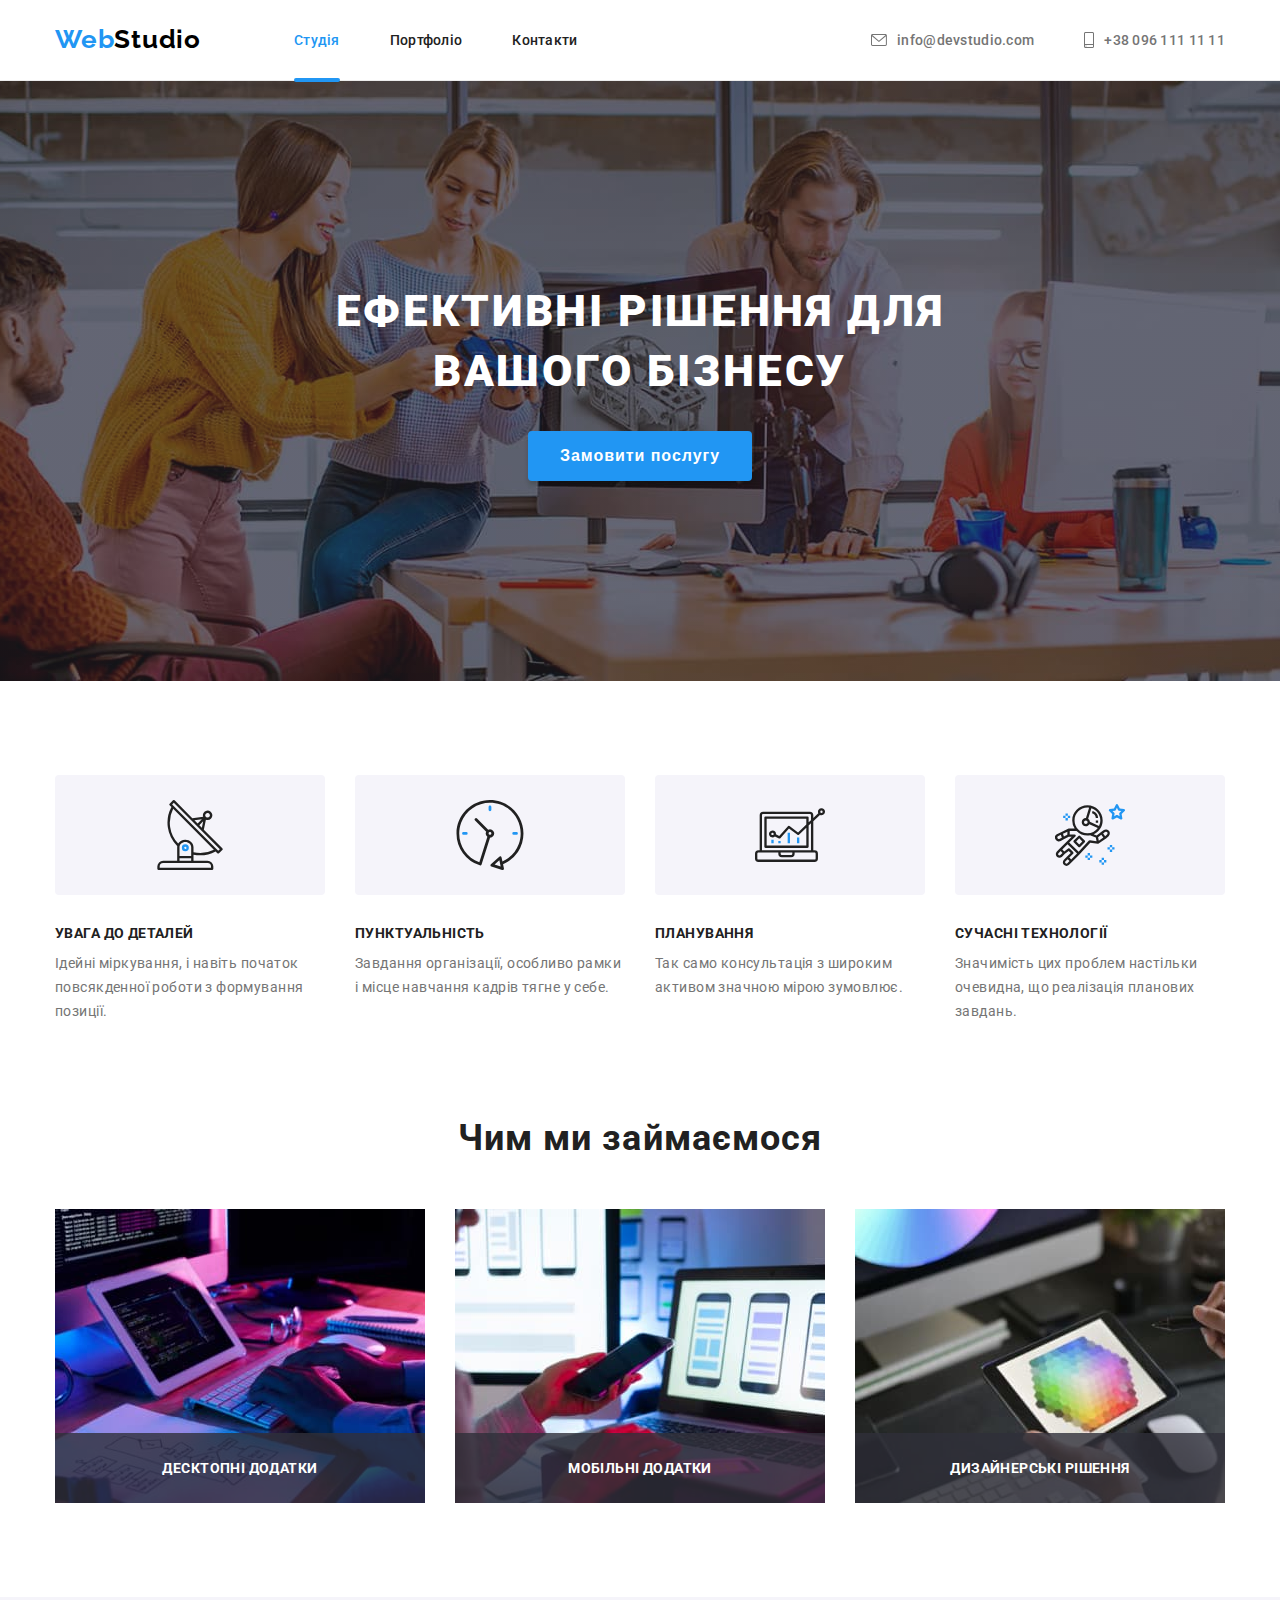
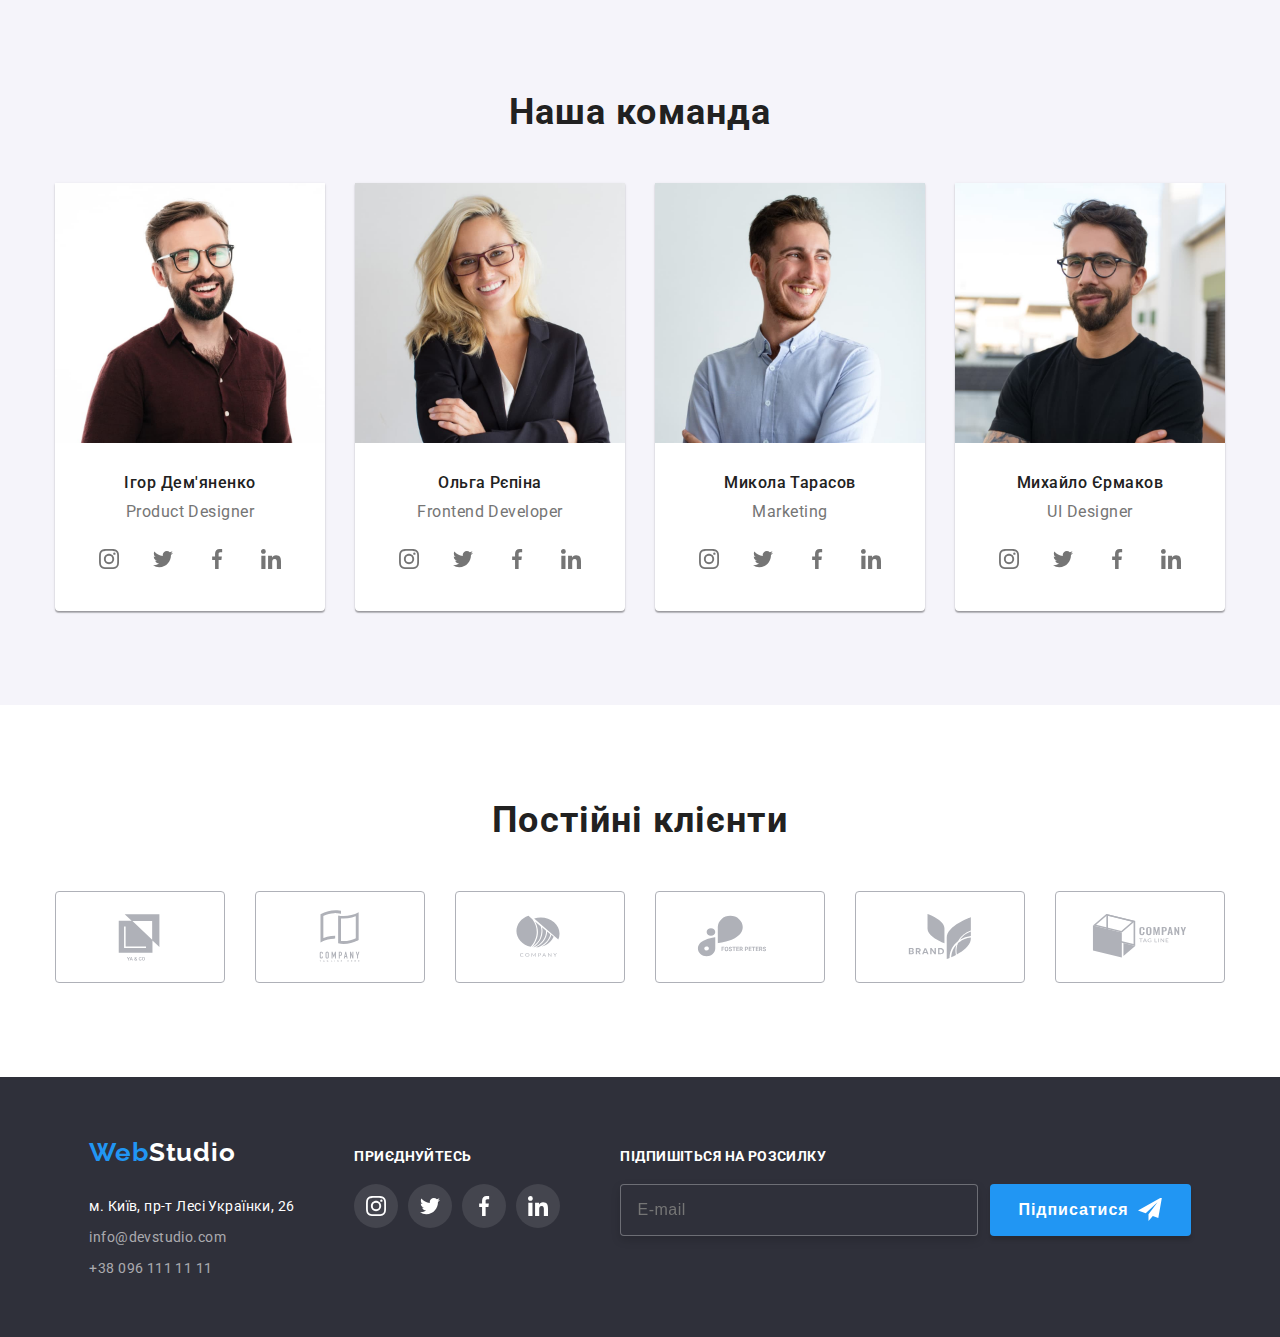
==== commit 3ed506e2: "New" ====
--- a/index.html
+++ b/index.html
@@ -55,15 +55,15 @@
             >
           </li>
         </ul>
-        <button type="button" class="menu-open" >
+        <button type="button" class="menu-open" data-menu-open>
           <svg class="menu-open-icon" width="40" height="40">
             <use href="./images/icons.svg#icon-menuopen"></use>
           </svg>
         </button>
       </div>
-      <div class="mob-menu" >
+<div class="mob-menu is-hidden" data-menu>
         
-          <button type="button" class="menu-close" >
+          <button type="button" class="menu-close" data-menu-close>
             <svg class="menu-close-icon" width="40" height="40">
               <use href="./images/icons.svg#icon-menuclose"></use>
             </svg>
@@ -575,7 +575,7 @@
         </div>
       </div>
     </footer>
-   <!-- <div class="backdrop is-hidden" data-modal>
+   <div class="backdrop is-hidden" data-modal>
       <div class="modal">
         <form class="modal-form">
           <p class="form-tit">Залиште свої дані, ми вам передзвонимо</p>
@@ -634,6 +634,7 @@
         </button>
       </div>
     </div>
-    <script src="./js/modal.js"></script>-->
+    <script src="./js/modal.js"></script>
+    <script src="./js/menu.js"></script>
   </body>
 </html>
--- a/css/main.min.css
+++ b/css/main.min.css
@@ -1 +1 @@
-:root{--gray-dark:#2F303A;--gray-light:#F5F4FA;--wight:white;--mt-color:#212121;--nt-color:#757575;--blue:#2196F3;--akcent: #188CE8;--icon1:#AFB1B8;--ft-color:rgba(255, 255, 255, 0.6);--timing-function:cubic-bezier(0.4, 0, 0.2, 1);--grad:linear-gradient( to right, rgba(47, 48, 58, 0.4), rgba(47, 48, 58, 0.4) )}*{margin:0;padding:0;-webkit-box-sizing:border-box;box-sizing:border-box;outline:none}h1,h2,h3,h4,h5,h6,p{margin:0}ul{list-style:none;margin:0;padding:0}img{display:block;max-width:100%;height:auto;width:100%}body{font-family:"Roboto",sans-serif;color:var(--mt-color)}button{cursor:pointer}a{text-decoration:none}.visually-hidden{position:absolute;width:1px;height:1px;margin:-1px;border:0;padding:0;white-space:nowrap;-webkit-clip-path:inset(100%);clip-path:inset(100%);clip:rect(0 0 0 0);overflow:hidden}.container{width:100%;padding-left:15px;padding-right:15px;margin:0 auto}@media screen and (min-width: 480px){.container{max-width:480px}}@media screen and (min-width: 768px){.container{max-width:768px}}@media screen and (min-width: 1200px){.container{max-width:1200px}}.section{padding-top:60px;padding-bottom:60px}@media screen and (min-width: 1200px){.section{padding-top:94px;padding-bottom:94px}}.logo{font-family:"Raleway",sans-serif;text-decoration:none;font-weight:700;font-size:24px;line-height:1.1666666667;letter-spacing:.03em;color:var(--blue)}@media screen and (min-width: 1200px){.logo{font-size:26px;line-height:1.1923076923}}.btn{background-color:var(--blue);font-weight:700;font-size:16px;line-height:1.875;display:-webkit-box;display:-ms-flexbox;display:flex;-webkit-box-align:center;-ms-flex-align:center;align-items:center;text-align:center;letter-spacing:.06em;color:var(--wight);border:none;display:block;margin:0 auto;-webkit-box-shadow:0px 4px 4px rgba(0,0,0,.15);box-shadow:0px 4px 4px rgba(0,0,0,.15);border-radius:4px;-webkit-transition:background-color 250ms var(--timing-function);transition:background-color 250ms var(--timing-function)}.btn:hover,.btn:focus{background-color:var(--akcent)}.header{background-color:var(--wight);padding:10px 15px;border-bottom:1px solid #ececec}@media screen and (min-width: 768px){.header{padding:15px 21px}}@media screen and (min-width: 1200px){.header{padding-top:24px;padding-bottom:25px}}.header__container{display:-webkit-box;display:-ms-flexbox;display:flex;-webkit-box-align:center;-ms-flex-align:center;align-items:center}.header__logo{color:#000}.header__nav{display:-webkit-box;display:-ms-flexbox;display:flex;gap:50px}@media screen and (max-width: 767px){.header__nav{display:none}}@media screen and (min-width: 768px){.header__nav{margin-left:88px}}@media screen and (min-width: 1200px){.header__nav{margin-left:93px}}.header__nav .header__link{position:relative}.header__link.current{color:var(--blue)}@media screen and (max-width: 767px){.header__link.current{display:none}}.header__link.current::after{position:absolute;bottom:-30px;right:0px;content:"";width:100%;height:4px;background-color:var(--blue);border-radius:2px}@media screen and (min-width: 1200px){.header__link.current::after{bottom:-34px}}.header__contacts{display:-webkit-box;display:-ms-flexbox;display:flex;margin-left:auto}@media screen and (max-width: 767px){.header__contacts{display:none}}@media screen and (min-width: 768px){.header__contacts{-webkit-box-orient:vertical;-webkit-box-direction:normal;-ms-flex-direction:column;flex-direction:column;gap:10px}}@media screen and (min-width: 1200px){.header__contacts{gap:50px;-webkit-box-orient:horizontal;-webkit-box-direction:normal;-ms-flex-direction:row;flex-direction:row}}.header__link,.header__contact{font-weight:500;font-size:14px;line-height:1.1428571429;letter-spacing:.02em;text-decoration:none;-webkit-transition:color 250ms var(--timing-function);transition:color 250ms var(--timing-function)}.header__link:hover,.header__link :focus,.header__link :active,.header__contact:hover,.header__contact :focus,.header__contact :active{color:var(--blue)}.header__link{color:var(--mt-color)}.header__contact{color:var(--nt-color);display:-webkit-box;display:-ms-flexbox;display:flex;gap:10px;-webkit-box-align:center;-ms-flex-align:center;align-items:center}.header__icon{fill:currentColor}.mob-menu{position:fixed;top:0;left:0;z-index:1;width:100vw;height:100vh;background-color:var(--wight);padding-top:10px;padding-bottom:48px;padding-left:40px;padding-right:15px}@media screen and (min-width: 767px){.menu-open{position:absolute;width:1px;height:1px;margin:-1px;border:0;padding:0;white-space:nowrap;-webkit-clip-path:inset(100%);clip-path:inset(100%);clip:rect(0 0 0 0);overflow:hidden}}.menu-open,.menu-close{display:block;margin-left:auto;-webkit-box-align:center;-ms-flex-align:center;align-items:center;-webkit-box-pack:center;-ms-flex-pack:center;justify-content:center;border:none;background-color:var(--wight);color:var(--mt-color);-webkit-transition:color 250ms var(--timing-function);transition:color 250ms var(--timing-function)}.menu-open:hover,.menu-open:focus,.menu-close:hover,.menu-close:focus{color:var(--blue)}@media screen and (min-width: 767px){.menu-close-icon{position:absolute;width:1px;height:1px;margin:-1px;border:0;padding:0;white-space:nowrap;-webkit-clip-path:inset(100%);clip-path:inset(100%);clip:rect(0 0 0 0);overflow:hidden}}.menu-close-icon,.menu-open-icon{fill:currentColor}.menu-list-item{margin-bottom:32px}.menu-list-item:last-child{margin-bottom:306px}.menu-link{font-weight:500;font-size:40px;line-height:1.175;letter-spacing:.02em;color:var(--mt-color);-webkit-transition:color 250ms var(--timing-function);transition:color 250ms var(--timing-function)}.menu-link:hover,.menu-link:focus{color:var(--blue)}.menu-contact-item{margin-bottom:32px}.menu-contact-item:last-child{margin-bottom:64pxpx}.menu-contact-tel{font-weight:500;font-size:28px;line-height:1.2142857143;letter-spacing:.02em;color:var(--blue)}@media screen and (min-width: 480px){.menu-contact-tel{font-size:34px;line-height:1.1764705882}}.menu-contact{font-weight:500;font-size:24px;line-height:1.0769230769;letter-spacing:.02em;color:var(--nt-color)}.mob-soc-list{display:-webkit-box;display:-ms-flexbox;display:flex;-ms-flex-wrap:wrap;flex-wrap:wrap;gap:20px}@media screen and (max-width: 479px){.mob-soc-list{width:calc((100% - 20px)/2)}}.mob-soc-link{font-weight:500;font-size:18px;line-height:1.2222222222;letter-spacing:.02em;color:var(--blue)}.hero{max-width:1600px;margin-left:auto;margin-right:auto;background-image:var(--grad),url(../../images/Img0mob.jpg);background-repeat:no-repeat;background-position:center;background-size:cover;background-color:var(--gray-dark);padding-top:118px;padding-bottom:118px}@media screen and (min-device-pixel-ratio: 2),screen and (-webkit-min-device-pixel-ratio: 2),screen and (min-resolution: 192dpi),screen and (min-resolution: 2dppx){.hero{background-image:var(--grad),url(../../images/Img0mob2x.jpg)}}@media screen and (min-width: 480px){.hero{background-image:var(--grad),url(../../images/Img0tabl.jpg)}}@media screen and (min-width: 480px)and (min-device-pixel-ratio: 2),screen and (min-width: 480px)and (-webkit-min-device-pixel-ratio: 2),screen and (min-width: 480px)and (min-resolution: 192dpi),screen and (min-width: 480px)and (min-resolution: 2dppx){.hero{background-image:var(--grad),url(../../images/Img0tabl2x.jpg)}}@media screen and (min-width: 768px){.hero{background-image:var(--grad),url(../../images/Img0.jpg)}}@media screen and (min-width: 768px)and (min-device-pixel-ratio: 2),screen and (min-width: 768px)and (-webkit-min-device-pixel-ratio: 2),screen and (min-width: 768px)and (min-resolution: 192dpi),screen and (min-width: 768px)and (min-resolution: 2dppx){.hero{background-image:var(--grad),url(../../images/Img02x.jpg)}}@media screen and (min-width: 1200px){.hero{background-size:1600px;padding-top:200px;padding-bottom:200px}}.hero__title{width:auto;margin:0 auto;font-weight:900;font-size:26px;line-height:1.6153846154;text-align:center;letter-spacing:.06em;text-transform:uppercase;color:#fff;margin-bottom:30px}@media screen and (min-width: 480px){.hero__title{width:360px}}@media screen and (min-width: 1200px){.hero__title{width:696px;font-size:44px;line-height:1.3636363636}}.hero__btn{padding:10px 24px}@media screen and (min-width: 1200px){.hero__btn{padding:10px 32px}}.benefits{background:var(--wight)}@media screen and (min-width: 1200px){.benefits{padding-bottom:0px}}.benefits__list{display:-webkit-box;display:-ms-flexbox;display:flex;-ms-flex-wrap:wrap;flex-wrap:wrap;gap:30px}.benefits__item{width:100%}@media screen and (min-width: 768px){.benefits__item{width:calc((100% - 30px)/2)}}@media screen and (min-width: 1200px){.benefits__item{width:calc((100% - 90px)/4)}}.benefits__icon-box{width:100%;height:120px;display:-webkit-box;display:-ms-flexbox;display:flex;-webkit-box-align:center;-ms-flex-align:center;align-items:center;-webkit-box-pack:center;-ms-flex-pack:center;justify-content:center;background-color:var(--gray-light);border-radius:4px}@media screen and (min-width: 1200px){.benefits__icon-box{width:270px}}.benefits__title{font-weight:700;font-size:14px;line-height:1.1428571429;letter-spacing:.03em;text-transform:uppercase;margin-bottom:10px;margin-top:30px}@media screen and (max-width: 768px){.benefits__title{text-align:center}}.benefits__text{width:100%;font-weight:400;font-size:14px;line-height:1.7142857143;letter-spacing:.03em;color:var(--nt-color)}.do{background:var(--wight)}@media screen and (max-width: 1200px){.do{visibility:hidden;pointer-events:none;position:absolute;width:1px;height:1px;margin:-1px;border:0;padding:0}}.do__title{font-weight:700;font-size:36px;line-height:1.1666666667;text-align:center;letter-spacing:.03em;margin-bottom:50px}.do__list{display:-webkit-box;display:-ms-flexbox;display:flex;gap:30px}.do__item{position:relative}.do__label{position:absolute;bottom:0;left:0;margin:0;width:100%;background-color:rgba(47,48,58,.8);text-align:center;padding-top:27px;padding-bottom:27px;font-weight:700;font-size:14px;line-height:1.1428571429;letter-spacing:.03em;text-transform:uppercase;color:var(--wight)}.team{background-color:var(--gray-light)}.team__title{font-weight:700;font-size:28px;line-height:1.1785714286;text-align:center;letter-spacing:.03em;margin-bottom:30px}@media screen and (min-width: 1200px){.team__title{font-size:36px;line-height:1.1666666667;margin-bottom:50px}}.team__list{display:-webkit-box;display:-ms-flexbox;display:flex;-ms-flex-wrap:wrap;flex-wrap:wrap;gap:30px}.team__card{width:100%;background:var(--wight);-webkit-box-shadow:0px 1px 3px rgba(0,0,0,.12),0px 1px 1px rgba(0,0,0,.14),0px 2px 1px rgba(0,0,0,.2);box-shadow:0px 1px 3px rgba(0,0,0,.12),0px 1px 1px rgba(0,0,0,.14),0px 2px 1px rgba(0,0,0,.2);border-radius:0px 0px 4px 4px}@media screen and (min-width: 768px){.team__card{width:calc((100% - 30px)/2)}}@media screen and (min-width: 1200px){.team__card{width:calc((100% - 90px)/4)}}.team__box{padding-top:30px;padding-bottom:24px}@media screen and (min-width: 1200px){.team__box{padding-bottom:30px}}.team__nome{font-weight:500;font-size:16px;line-height:1.1875;text-align:center;letter-spacing:.03em;margin-bottom:10px}.team__text{font-weight:400;font-size:16px;line-height:1.1875;text-align:center;letter-spacing:.03em;color:var(--nt-color);margin-bottom:16px}.contacts{display:-webkit-box;display:-ms-flexbox;display:flex;gap:10px;-webkit-box-pack:center;-ms-flex-pack:center;justify-content:center}.contacts__item{width:44px;height:44px}.contacts__link{width:100%;height:100%;border-radius:50%;display:-webkit-box;display:-ms-flexbox;display:flex;-webkit-box-align:center;-ms-flex-align:center;align-items:center;-webkit-box-pack:center;-ms-flex-pack:center;justify-content:center;background-color:var(--wight);color:var(--nt-color);-webkit-transition:color 250ms var(--timing-function),background-color 250ms var(--timing-function);transition:color 250ms var(--timing-function),background-color 250ms var(--timing-function)}.contacts__link:hover,.contacts__link :focus{background-color:var(--blue);color:var(--wight)}.contacts__icon{fill:currentColor}.clients{background:var(--wight)}.clients__title{font-weight:700;font-size:28px;line-height:1.1785714286;text-align:center;letter-spacing:.03em;margin-bottom:30px}@media screen and (min-width: 1200px){.clients__title{font-size:36px;line-height:1.1666666667;margin-bottom:50px}}.clients__list{display:-webkit-box;display:-ms-flexbox;display:flex;-ms-flex-wrap:wrap;flex-wrap:wrap;-webkit-box-pack:center;-ms-flex-pack:center;justify-content:center;gap:30px}.clients__items{width:100%;height:120px}@media screen and (min-width: 768px){.clients__items{width:calc((100% - 60px)/3);height:92px}}@media screen and (min-width: 1200px){.clients__items{width:calc((100% - 150px)/6)}}.clients__link{width:100%;height:100%;background-color:var(--wight);border:1px solid var(--icon1);color:var(--icon1);border-radius:4px;display:-webkit-box;display:-ms-flexbox;display:flex;-webkit-box-align:center;-ms-flex-align:center;align-items:center;-webkit-box-pack:center;-ms-flex-pack:center;justify-content:center;-webkit-transition:color 250ms var(--timing-function),border 250ms var(--timing-function);transition:color 250ms var(--timing-function),border 250ms var(--timing-function)}.clients__link:hover,.clients__link:focus{border:1px solid var(--blue);color:var(--blue)}.cleints__icon{fill:currentColor}.footer{background-color:var(--gray-dark);padding-top:60px;padding-bottom:60px}.l-footer{color:#fff}.footer-content{display:-webkit-box;display:-ms-flexbox;display:flex;-ms-flex-wrap:wrap;flex-wrap:wrap;gap:60px;-webkit-box-pack:center;-ms-flex-pack:center;justify-content:center;-webkit-box-align:baseline;-ms-flex-align:baseline;align-items:baseline}@media screen and (max-width: 1200px){.footer-contacts{text-align:center}}.footer-tit{font-weight:700;font-size:14px;line-height:1.1428571429;letter-spacing:.03em;text-transform:uppercase;color:var(--wight);margin-bottom:20px}.footer-adress,.footer-link{font-weight:400;font-size:14px;line-height:1.1428571429;letter-spacing:.03em;text-decoration:none;font-style:normal}.footer-adress:hover,.footer-adress:focus,.footer-adress:active,.footer-link:hover,.footer-link:focus,.footer-link:active{color:var(--blue)}.footer-adress{color:var(--wight)}.footer-link,.footer-input{color:var(--ft-color)}.footer-item{margin-top:28px}.footer-items{margin-top:12px}.footer-link,.footer-adress{-webkit-transition:color 250ms var(--timing-function);transition:color 250ms var(--timing-function)}@media screen and (min-width: 768px)and (max-width: 1200px){.footer-soc{margin-left:105px}}@media screen and (max-width: 1200px){.footer-soc{text-align:center}}.footer-soc-list{display:-webkit-box;display:-ms-flexbox;display:flex;gap:10px}.footer-soc-item{width:44px;height:44px}.footer-soc-link{width:100%;height:100%;border-radius:50%;display:-webkit-box;display:-ms-flexbox;display:flex;-webkit-box-align:center;-ms-flex-align:center;align-items:center;-webkit-box-pack:center;-ms-flex-pack:center;justify-content:center}.footer-soc-link{background-color:rgba(255,255,255,.1);-webkit-transition:background-color 250ms var(--timing-function);transition:background-color 250ms var(--timing-function)}.footer-soc-link:hover,.footer-soc-link:focus{background-color:var(--blue);color:var(--wight)}.footer-soc-icon{fill:var(--wight)}@media screen and (max-width: 768px){.footer-form-div{width:100%}}@media screen and (max-width: 1200px){.footer-form-div{text-align:center}}.footer-form{display:-webkit-box;display:-ms-flexbox;display:flex;-webkit-box-orient:vertical;-webkit-box-direction:normal;-ms-flex-direction:column;flex-direction:column;gap:20px}@media screen and (min-width: 1200px){.footer-form{gap:12px;-webkit-box-orient:horizontal;-webkit-box-direction:normal;-ms-flex-direction:row;flex-direction:row}}.footer-input{width:100%;font-weight:400;font-size:16px;line-height:1.25;letter-spacing:.03em;padding:15px 16px 15px;background-color:var(--gray-dark);border:1px solid rgba(255,255,255,.3);-webkit-filter:drop-shadow(0px 4px 4px rgba(0, 0, 0, 0.15));filter:drop-shadow(0px 4px 4px rgba(0, 0, 0, 0.15));border-radius:4px;-webkit-transition:border-color 250ms var(--timing-function);transition:border-color 250ms var(--timing-function)}@media screen and (min-width: 480px){.footer-input{width:450px}}@media screen and (min-width: 1200px){.footer-input{width:358px}}.footer-input:focus{border-color:var(--blue)}.footer-input:-webkit-autofill{-webkit-box-shadow:inset 0 0 0 50px var(--gray-dark);box-shadow:inset 0 0 0 50px var(--gray-dark);-webkit-text-fill-color:var(--wight)}.footer-label:hover .footer-input,.footer-label:focus .footer-input{border-color:var(--blue);cursor:pointer}.footer-bt{position:relative;padding:10px 64px 10px 31px}@media screen and (min-width: 1200px){.footer-bt{padding:10px 62px 10px 28px}}.footer-bt-icon{fill:currentColor;position:absolute;top:13px;left:148px}.projects{background:var(--wight)}.sec-filter-list{display:-webkit-box;display:-ms-flexbox;display:flex;-webkit-box-pack:center;-ms-flex-pack:center;justify-content:center;gap:8px;margin-bottom:50px}.sec-filter-bt{font-weight:500;font-size:16px;line-height:1.625;text-align:center;letter-spacing:.03em;background-color:var(--gray-light);border:none;border-radius:4px;padding:6px 25px;-webkit-transition:background-color 250ms var(--timing-function),color 250ms var(--timing-function),-webkit-box-shadow 250ms var(--timing-function);transition:background-color 250ms var(--timing-function),color 250ms var(--timing-function),-webkit-box-shadow 250ms var(--timing-function);transition:background-color 250ms var(--timing-function),color 250ms var(--timing-function),box-shadow 250ms var(--timing-function);transition:background-color 250ms var(--timing-function),color 250ms var(--timing-function),box-shadow 250ms var(--timing-function),-webkit-box-shadow 250ms var(--timing-function)}.sec-filter-bt:hover,.sec-filter-bt:focus,.sec-filter-bt:active{color:#fff;background-color:var(--blue);-webkit-box-shadow:0px 2px 2px 0px rgba(0,0,0,.12),0px 1px 2px 0px rgba(0,0,0,.08),0px 3px 1px 0px rgba(0,0,0,.1);box-shadow:0px 2px 2px 0px rgba(0,0,0,.12),0px 1px 2px 0px rgba(0,0,0,.08),0px 3px 1px 0px rgba(0,0,0,.1);border:none}.sec-projects-list{display:-webkit-box;display:-ms-flexbox;display:flex;-ms-flex-wrap:wrap;flex-wrap:wrap;gap:30px;padding:0}.sec-projects-item{-ms-flex-preferred-size:calc((100% - 60px)/3);flex-basis:calc((100% - 60px)/3);-webkit-transition:-webkit-box-shadow 250ms var(--timing-function);transition:-webkit-box-shadow 250ms var(--timing-function);transition:box-shadow 250ms var(--timing-function);transition:box-shadow 250ms var(--timing-function), -webkit-box-shadow 250ms var(--timing-function)}.sec-projects-item:hover,.sec-projects-item:focus{-webkit-box-shadow:0px 1px 1px rgba(0,0,0,.12),0px 4px 4px rgba(0,0,0,.06),1px 4px 6px rgba(0,0,0,.16);box-shadow:0px 1px 1px rgba(0,0,0,.12),0px 4px 4px rgba(0,0,0,.06),1px 4px 6px rgba(0,0,0,.16)}.sec-projects-cart{padding:20px 24px;border-bottom:1px solid #eee;border-left:1px solid #eee;border-right:1px solid #eee}.sec-projects-nome{font-weight:700;font-size:18px;line-height:2;letter-spacing:.06em;margin-bottom:4px;color:var(--mt-color)}.sec-projects-text{font-weight:400;font-size:16px;line-height:1.875;letter-spacing:.03em;color:var(--nt-color)}.projects-link{text-decoration:none;font-style:normal}.projects-img{position:relative;overflow:hidden}.projects-overlay{position:absolute;left:0;top:0;width:100%;height:100%;background-color:var(--blue);opacity:.9;padding-top:63px;padding-left:24px;text-align:left;font-weight:400;font-size:18px;line-height:1.5555555556;letter-spacing:.03em;color:var(--wight);-webkit-transform:translateY(101%);transform:translateY(101%);-webkit-transition:-webkit-transform 500ms var(--timing-function);transition:-webkit-transform 500ms var(--timing-function);transition:transform 500ms var(--timing-function);transition:transform 500ms var(--timing-function), -webkit-transform 500ms var(--timing-function)}.sec-projects-item:hover .projects-overlay{-webkit-transform:translateY(0);transform:translateY(0)}.backdrop{position:fixed;top:0;left:0;width:100%;height:100%;background-color:rgba(0,0,0,.2);opacity:1;-webkit-transition:opacity 500ms var(--timing-function);transition:opacity 500ms var(--timing-function)}.backdrop.is-hidden{opacity:0;pointer-events:none}.modal{position:absolute;top:50%;left:50%;-webkit-transform:translate(-50%, -50%);transform:translate(-50%, -50%);height:580px;width:530px;background-color:var(--wight);-webkit-box-shadow:0px 1px 3px rgba(0,0,0,.12),0px 1px 1px rgba(0,0,0,.14),0px 2px 1px rgba(0,0,0,.2);box-shadow:0px 1px 3px rgba(0,0,0,.12),0px 1px 1px rgba(0,0,0,.14),0px 2px 1px rgba(0,0,0,.2);border-radius:4px;-webkit-transition:-webkit-transform 200ms var(--timing-function) 500ms;transition:-webkit-transform 200ms var(--timing-function) 500ms;transition:transform 200ms var(--timing-function) 500ms;transition:transform 200ms var(--timing-function) 500ms, -webkit-transform 200ms var(--timing-function) 500ms}.moda.backdrop.is-hidden{-webkit-transform:translate(-5000%, -50%);transform:translate(-5000%, -50%)}.modal-button{position:absolute;top:8px;right:8px;width:30px;height:30px;display:-webkit-box;display:-ms-flexbox;display:flex;-webkit-box-align:center;-ms-flex-align:center;align-items:center;-webkit-box-pack:center;-ms-flex-pack:center;justify-content:center;border:1px solid rgba(0,0,0,.1);border-radius:50%;background-color:var(--wight);color:#000;-webkit-transition:color 250ms var(--timing-function);transition:color 250ms var(--timing-function)}.modal-button:hover,.modal-button:focus{color:var(--blue)}.modal-icon{fill:currentColor}.modal-form{width:100%;padding:40px}.form-tit{font-weight:700;font-size:20px;line-height:1.15;text-align:center;letter-spacing:.03em;margin-bottom:12px}.form-label,.comment-label{display:-webkit-box;display:-ms-flexbox;display:flex;-webkit-box-orient:vertical;-webkit-box-direction:normal;-ms-flex-direction:column;flex-direction:column}.form-label{position:relative;margin-bottom:10px;color:var(--mt-color);-webkit-transition:color 2500ms var(--timing-function);transition:color 2500ms var(--timing-function)}.form-label:focus,.form-label:active{color:var(--blue)}.form-label:nth-of-type(4n){margin-bottom:0}.form-input,.comment-area{border:1px solid rgba(33,33,33,.2);border-radius:4px;-webkit-transition:border-color 250ms var(--timing-function);transition:border-color 250ms var(--timing-function)}.form-input:focus,.comment-area:focus{border-color:var(--blue);cursor:pointer}.form-input{padding:12px 42px 12px}.form-input:-webkit-autofill{-webkit-box-shadow:inset 0 0 0 50px var(--wight);box-shadow:inset 0 0 0 50px var(--wight);-webkit-text-fill-color:var(--mt-color)}.form-icon{position:absolute;top:29px;left:12px;fill:currentColor;-webkit-transition:fill 250ms var(--timing-function);transition:fill 250ms var(--timing-function)}.form-input:focus+.form-icon{fill:var(--blue)}.form-input,.comment-area,.form-text,.comment-area{font-weight:400;font-size:12px;line-height:1.1666666667;letter-spacing:.01em}.form-text{color:var(--nt-color);margin-bottom:4px}.check-label{display:-webkit-box;display:-ms-flexbox;display:flex;gap:8px;-webkit-box-pack:center;-ms-flex-pack:center;justify-content:center;-webkit-box-align:center;-ms-flex-align:center;align-items:center;margin-top:20px;margin-bottom:30px}.check-link{color:var(--blue);position:relative}.check-icon{display:inline-block;border-radius:4px;border:2px solid var(--mt-color);-webkit-transition:border-color 250ms var(--timing-function),background-color 250ms var(--timing-function);transition:border-color 250ms var(--timing-function),background-color 250ms var(--timing-function)}.check-input:checked+.check-icon{background-color:var(--blue);border-color:var(--blue)}.check-text{font-weight:400;font-size:14px;line-height:1.7142857143;letter-spacing:.03em;color:var(--nt-color)}.check-input{position:absolute;width:1px;height:1px;margin:-1px;border:0;padding:0;clip:rect(0 0 0 0);overflow:hidden}.check-link{font-weight:400;font-size:14px;line-height:1.7142857143;letter-spacing:.03em;text-decoration:none;font-style:normal}.check-link::after{position:absolute;bottom:.5px;right:0;content:"";width:100%;height:1px;background-color:var(--blue)}.comment-area{resize:none;padding:12px 16px}.comment-area::-webkit-input-placeholder{color:rgba(117,117,117,.5)}.comment-area::-moz-placeholder{color:rgba(117,117,117,.5)}.comment-area:-ms-input-placeholder{color:rgba(117,117,117,.5)}.comment-area::-ms-input-placeholder{color:rgba(117,117,117,.5)}.comment-area::placeholder{color:rgba(117,117,117,.5)}.form-bt{padding:10px 52px}/*# sourceMappingURL=main.min.css.map */+:root{--gray-dark:#2F303A;--gray-light:#F5F4FA;--wight:white;--mt-color:#212121;--nt-color:#757575;--blue:#2196F3;--akcent: #188CE8;--icon1:#AFB1B8;--ft-color:rgba(255, 255, 255, 0.6);--timing-function:cubic-bezier(0.4, 0, 0.2, 1);--grad:linear-gradient( to right, rgba(47, 48, 58, 0.4), rgba(47, 48, 58, 0.4) )}*{margin:0;padding:0;-webkit-box-sizing:border-box;box-sizing:border-box;outline:none}h1,h2,h3,h4,h5,h6,p{margin:0}ul{list-style:none;margin:0;padding:0}img{display:block;max-width:100%;height:auto;width:100%}body{font-family:"Roboto",sans-serif;color:var(--mt-color)}button{cursor:pointer}a{text-decoration:none}.no-scroll{overflow:hidden}.visually-hidden{position:absolute;width:1px;height:1px;margin:-1px;border:0;padding:0;white-space:nowrap;-webkit-clip-path:inset(100%);clip-path:inset(100%);clip:rect(0 0 0 0);overflow:hidden}.container{width:100%;padding-left:15px;padding-right:15px;margin:0 auto}@media screen and (min-width: 480px){.container{max-width:480px}}@media screen and (min-width: 768px){.container{max-width:768px}}@media screen and (min-width: 1200px){.container{max-width:1200px}}.section{padding-top:60px;padding-bottom:60px}@media screen and (min-width: 1200px){.section{padding-top:94px;padding-bottom:94px}}.logo{font-family:"Raleway",sans-serif;text-decoration:none;font-weight:700;font-size:24px;line-height:1.1666666667;letter-spacing:.03em;color:var(--blue)}@media screen and (min-width: 1200px){.logo{font-size:26px;line-height:1.1923076923}}.btn{background-color:var(--blue);font-weight:700;font-size:16px;line-height:1.875;display:-webkit-box;display:-ms-flexbox;display:flex;-webkit-box-align:center;-ms-flex-align:center;align-items:center;text-align:center;letter-spacing:.06em;color:var(--wight);border:none;display:block;margin:0 auto;-webkit-box-shadow:0px 4px 4px rgba(0,0,0,.15);box-shadow:0px 4px 4px rgba(0,0,0,.15);border-radius:4px;-webkit-transition:background-color 250ms var(--timing-function);transition:background-color 250ms var(--timing-function)}.btn:hover,.btn:focus{background-color:var(--akcent)}.header{background-color:var(--wight);padding:10px 15px;border-bottom:1px solid #ececec}@media screen and (min-width: 768px){.header{padding:15px 21px}}@media screen and (min-width: 1200px){.header{padding-top:24px;padding-bottom:25px}}.header__container{display:-webkit-box;display:-ms-flexbox;display:flex;-webkit-box-align:center;-ms-flex-align:center;align-items:center}.header__logo{color:#000}.header__nav{display:-webkit-box;display:-ms-flexbox;display:flex;gap:50px}@media screen and (max-width: 767px){.header__nav{display:none}}@media screen and (min-width: 768px){.header__nav{margin-left:88px}}@media screen and (min-width: 1200px){.header__nav{margin-left:93px}}.header__nav .header__link{position:relative}.header__link.current{color:var(--blue)}@media screen and (max-width: 767px){.header__link.current{display:none}}.header__link.current::after{position:absolute;bottom:-30px;right:0px;content:"";width:100%;height:4px;background-color:var(--blue);border-radius:2px}@media screen and (min-width: 1200px){.header__link.current::after{bottom:-34px}}.header__contacts{display:-webkit-box;display:-ms-flexbox;display:flex;margin-left:auto}@media screen and (max-width: 767px){.header__contacts{display:none}}@media screen and (min-width: 768px){.header__contacts{-webkit-box-orient:vertical;-webkit-box-direction:normal;-ms-flex-direction:column;flex-direction:column;gap:10px}}@media screen and (min-width: 1200px){.header__contacts{gap:50px;-webkit-box-orient:horizontal;-webkit-box-direction:normal;-ms-flex-direction:row;flex-direction:row}}.header__link,.header__contact{font-weight:500;font-size:14px;line-height:1.1428571429;letter-spacing:.02em;text-decoration:none;-webkit-transition:color 250ms var(--timing-function);transition:color 250ms var(--timing-function)}.header__link:hover,.header__link :focus,.header__link :active,.header__contact:hover,.header__contact :focus,.header__contact :active{color:var(--blue)}.header__link{color:var(--mt-color)}.header__contact{color:var(--nt-color);display:-webkit-box;display:-ms-flexbox;display:flex;gap:10px;-webkit-box-align:center;-ms-flex-align:center;align-items:center}.header__icon{fill:currentColor}.mob-menu{position:fixed;top:0;left:0;z-index:1;width:100vw;height:100vh;background-color:var(--wight);padding-top:10px;padding-bottom:48px;padding-left:40px;padding-right:15px}.mob-menu.is-hidden{opacity:0;pointer-events:none}@media screen and (min-width: 767px){.menu-open{position:absolute;width:1px;height:1px;margin:-1px;border:0;padding:0;white-space:nowrap;-webkit-clip-path:inset(100%);clip-path:inset(100%);clip:rect(0 0 0 0);overflow:hidden}}.menu-open,.menu-close{display:block;margin-left:auto;-webkit-box-align:center;-ms-flex-align:center;align-items:center;-webkit-box-pack:center;-ms-flex-pack:center;justify-content:center;border:none;background-color:var(--wight);color:var(--mt-color);-webkit-transition:color 250ms var(--timing-function);transition:color 250ms var(--timing-function)}.menu-open:hover,.menu-open:focus,.menu-close:hover,.menu-close:focus{color:var(--blue)}@media screen and (min-width: 767px){.menu-close-icon{position:absolute;width:1px;height:1px;margin:-1px;border:0;padding:0;white-space:nowrap;-webkit-clip-path:inset(100%);clip-path:inset(100%);clip:rect(0 0 0 0);overflow:hidden}}.menu-close-icon,.menu-open-icon{fill:currentColor}.menu-list-item{margin-bottom:32px}.menu-list-item:last-child{margin-bottom:306px}.menu-link{font-weight:500;font-size:40px;line-height:1.175;letter-spacing:.02em;color:var(--mt-color);-webkit-transition:color 250ms var(--timing-function);transition:color 250ms var(--timing-function)}.menu-link:hover,.menu-link:focus{color:var(--blue)}.menu-contact-item{margin-bottom:32px}.menu-contact-item:last-child{margin-bottom:64pxpx}.menu-contact-tel{font-weight:500;font-size:28px;line-height:1.2142857143;letter-spacing:.02em;color:var(--blue)}@media screen and (min-width: 480px){.menu-contact-tel{font-size:34px;line-height:1.1764705882}}.menu-contact{font-weight:500;font-size:24px;line-height:1.0769230769;letter-spacing:.02em;color:var(--nt-color)}.mob-soc-list{display:-webkit-box;display:-ms-flexbox;display:flex;-ms-flex-wrap:wrap;flex-wrap:wrap;gap:20px}@media screen and (max-width: 479px){.mob-soc-list{width:calc((100% - 20px)/2)}}.mob-soc-link{font-weight:500;font-size:18px;line-height:1.2222222222;letter-spacing:.02em;color:var(--blue)}.hero{max-width:1600px;margin-left:auto;margin-right:auto;background-image:var(--grad),url(../../images/Img0mob.jpg);background-repeat:no-repeat;background-position:center;background-size:cover;background-color:var(--gray-dark);padding-top:118px;padding-bottom:118px}@media screen and (min-device-pixel-ratio: 2),screen and (-webkit-min-device-pixel-ratio: 2),screen and (min-resolution: 192dpi),screen and (min-resolution: 2dppx){.hero{background-image:var(--grad),url(../../images/Img0mob2x.jpg)}}@media screen and (min-width: 480px){.hero{background-image:var(--grad),url(../../images/Img0tabl.jpg)}}@media screen and (min-width: 480px)and (min-device-pixel-ratio: 2),screen and (min-width: 480px)and (-webkit-min-device-pixel-ratio: 2),screen and (min-width: 480px)and (min-resolution: 192dpi),screen and (min-width: 480px)and (min-resolution: 2dppx){.hero{background-image:var(--grad),url(../../images/Img0tabl2x.jpg)}}@media screen and (min-width: 768px){.hero{background-image:var(--grad),url(../../images/Img0.jpg)}}@media screen and (min-width: 768px)and (min-device-pixel-ratio: 2),screen and (min-width: 768px)and (-webkit-min-device-pixel-ratio: 2),screen and (min-width: 768px)and (min-resolution: 192dpi),screen and (min-width: 768px)and (min-resolution: 2dppx){.hero{background-image:var(--grad),url(../../images/Img02x.jpg)}}@media screen and (min-width: 1200px){.hero{background-size:1600px;padding-top:200px;padding-bottom:200px}}.hero__title{width:auto;margin:0 auto;font-weight:900;font-size:26px;line-height:1.6153846154;text-align:center;letter-spacing:.06em;text-transform:uppercase;color:#fff;margin-bottom:30px}@media screen and (min-width: 480px){.hero__title{width:360px}}@media screen and (min-width: 1200px){.hero__title{width:696px;font-size:44px;line-height:1.3636363636}}.hero__btn{padding:10px 24px}@media screen and (min-width: 1200px){.hero__btn{padding:10px 32px}}.benefits{background:var(--wight)}@media screen and (min-width: 1200px){.benefits{padding-bottom:0px}}.benefits__list{display:-webkit-box;display:-ms-flexbox;display:flex;-ms-flex-wrap:wrap;flex-wrap:wrap;gap:30px}.benefits__item{width:100%}@media screen and (min-width: 768px){.benefits__item{width:calc((100% - 30px)/2)}}@media screen and (min-width: 1200px){.benefits__item{width:calc((100% - 90px)/4)}}.benefits__icon-box{width:100%;height:120px;display:-webkit-box;display:-ms-flexbox;display:flex;-webkit-box-align:center;-ms-flex-align:center;align-items:center;-webkit-box-pack:center;-ms-flex-pack:center;justify-content:center;background-color:var(--gray-light);border-radius:4px}@media screen and (min-width: 1200px){.benefits__icon-box{width:270px}}.benefits__title{font-weight:700;font-size:14px;line-height:1.1428571429;letter-spacing:.03em;text-transform:uppercase;margin-bottom:10px;margin-top:30px}@media screen and (max-width: 768px){.benefits__title{text-align:center}}.benefits__text{width:100%;font-weight:400;font-size:14px;line-height:1.7142857143;letter-spacing:.03em;color:var(--nt-color)}.do{background:var(--wight)}@media screen and (max-width: 1200px){.do{visibility:hidden;pointer-events:none;position:absolute;width:1px;height:1px;margin:-1px;border:0;padding:0}}.do__title{font-weight:700;font-size:36px;line-height:1.1666666667;text-align:center;letter-spacing:.03em;margin-bottom:50px}.do__list{display:-webkit-box;display:-ms-flexbox;display:flex;gap:30px}.do__item{position:relative}.do__label{position:absolute;bottom:0;left:0;margin:0;width:100%;background-color:rgba(47,48,58,.8);text-align:center;padding-top:27px;padding-bottom:27px;font-weight:700;font-size:14px;line-height:1.1428571429;letter-spacing:.03em;text-transform:uppercase;color:var(--wight)}.team{background-color:var(--gray-light)}.team__title{font-weight:700;font-size:28px;line-height:1.1785714286;text-align:center;letter-spacing:.03em;margin-bottom:30px}@media screen and (min-width: 1200px){.team__title{font-size:36px;line-height:1.1666666667;margin-bottom:50px}}.team__list{display:-webkit-box;display:-ms-flexbox;display:flex;-ms-flex-wrap:wrap;flex-wrap:wrap;gap:30px}.team__card{width:100%;background:var(--wight);-webkit-box-shadow:0px 1px 3px rgba(0,0,0,.12),0px 1px 1px rgba(0,0,0,.14),0px 2px 1px rgba(0,0,0,.2);box-shadow:0px 1px 3px rgba(0,0,0,.12),0px 1px 1px rgba(0,0,0,.14),0px 2px 1px rgba(0,0,0,.2);border-radius:0px 0px 4px 4px}@media screen and (min-width: 768px){.team__card{width:calc((100% - 30px)/2)}}@media screen and (min-width: 1200px){.team__card{width:calc((100% - 90px)/4)}}.team__box{padding-top:30px;padding-bottom:24px}@media screen and (min-width: 1200px){.team__box{padding-bottom:30px}}.team__nome{font-weight:500;font-size:16px;line-height:1.1875;text-align:center;letter-spacing:.03em;margin-bottom:10px}.team__text{font-weight:400;font-size:16px;line-height:1.1875;text-align:center;letter-spacing:.03em;color:var(--nt-color);margin-bottom:16px}.contacts{display:-webkit-box;display:-ms-flexbox;display:flex;gap:10px;-webkit-box-pack:center;-ms-flex-pack:center;justify-content:center}.contacts__item{width:44px;height:44px}.contacts__link{width:100%;height:100%;border-radius:50%;display:-webkit-box;display:-ms-flexbox;display:flex;-webkit-box-align:center;-ms-flex-align:center;align-items:center;-webkit-box-pack:center;-ms-flex-pack:center;justify-content:center;background-color:var(--wight);color:var(--nt-color);-webkit-transition:color 250ms var(--timing-function),background-color 250ms var(--timing-function);transition:color 250ms var(--timing-function),background-color 250ms var(--timing-function)}.contacts__link:hover,.contacts__link :focus{background-color:var(--blue);color:var(--wight)}.contacts__icon{fill:currentColor}.clients{background:var(--wight)}.clients__title{font-weight:700;font-size:28px;line-height:1.1785714286;text-align:center;letter-spacing:.03em;margin-bottom:30px}@media screen and (min-width: 1200px){.clients__title{font-size:36px;line-height:1.1666666667;margin-bottom:50px}}.clients__list{display:-webkit-box;display:-ms-flexbox;display:flex;-ms-flex-wrap:wrap;flex-wrap:wrap;-webkit-box-pack:center;-ms-flex-pack:center;justify-content:center;gap:30px}.clients__items{width:100%;height:120px}@media screen and (min-width: 768px){.clients__items{width:calc((100% - 60px)/3);height:92px}}@media screen and (min-width: 1200px){.clients__items{width:calc((100% - 150px)/6)}}.clients__link{width:100%;height:100%;background-color:var(--wight);border:1px solid var(--icon1);color:var(--icon1);border-radius:4px;display:-webkit-box;display:-ms-flexbox;display:flex;-webkit-box-align:center;-ms-flex-align:center;align-items:center;-webkit-box-pack:center;-ms-flex-pack:center;justify-content:center;-webkit-transition:color 250ms var(--timing-function),border 250ms var(--timing-function);transition:color 250ms var(--timing-function),border 250ms var(--timing-function)}.clients__link:hover,.clients__link:focus{border:1px solid var(--blue);color:var(--blue)}.cleints__icon{fill:currentColor}.footer{background-color:var(--gray-dark);padding-top:60px;padding-bottom:60px}.l-footer{color:#fff}.footer-content{display:-webkit-box;display:-ms-flexbox;display:flex;-ms-flex-wrap:wrap;flex-wrap:wrap;gap:60px;-webkit-box-pack:center;-ms-flex-pack:center;justify-content:center;-webkit-box-align:baseline;-ms-flex-align:baseline;align-items:baseline}@media screen and (max-width: 1200px){.footer-contacts{text-align:center}}.footer-tit{font-weight:700;font-size:14px;line-height:1.1428571429;letter-spacing:.03em;text-transform:uppercase;color:var(--wight);margin-bottom:20px}.footer-adress,.footer-link{font-weight:400;font-size:14px;line-height:1.1428571429;letter-spacing:.03em;text-decoration:none;font-style:normal}.footer-adress:hover,.footer-adress:focus,.footer-adress:active,.footer-link:hover,.footer-link:focus,.footer-link:active{color:var(--blue)}.footer-adress{color:var(--wight)}.footer-link,.footer-input{color:var(--ft-color)}.footer-item{margin-top:28px}.footer-items{margin-top:12px}.footer-link,.footer-adress{-webkit-transition:color 250ms var(--timing-function);transition:color 250ms var(--timing-function)}@media screen and (min-width: 768px)and (max-width: 1200px){.footer-soc{margin-left:105px}}@media screen and (max-width: 1200px){.footer-soc{text-align:center}}.footer-soc-list{display:-webkit-box;display:-ms-flexbox;display:flex;gap:10px}.footer-soc-item{width:44px;height:44px}.footer-soc-link{width:100%;height:100%;border-radius:50%;display:-webkit-box;display:-ms-flexbox;display:flex;-webkit-box-align:center;-ms-flex-align:center;align-items:center;-webkit-box-pack:center;-ms-flex-pack:center;justify-content:center}.footer-soc-link{background-color:rgba(255,255,255,.1);-webkit-transition:background-color 250ms var(--timing-function);transition:background-color 250ms var(--timing-function)}.footer-soc-link:hover,.footer-soc-link:focus{background-color:var(--blue);color:var(--wight)}.footer-soc-icon{fill:var(--wight)}@media screen and (max-width: 768px){.footer-form-div{width:100%}}@media screen and (max-width: 1200px){.footer-form-div{text-align:center}}.footer-form{display:-webkit-box;display:-ms-flexbox;display:flex;-webkit-box-orient:vertical;-webkit-box-direction:normal;-ms-flex-direction:column;flex-direction:column;gap:20px}@media screen and (min-width: 1200px){.footer-form{gap:12px;-webkit-box-orient:horizontal;-webkit-box-direction:normal;-ms-flex-direction:row;flex-direction:row}}.footer-input{width:100%;font-weight:400;font-size:16px;line-height:1.25;letter-spacing:.03em;padding:15px 16px 15px;background-color:var(--gray-dark);border:1px solid rgba(255,255,255,.3);-webkit-filter:drop-shadow(0px 4px 4px rgba(0, 0, 0, 0.15));filter:drop-shadow(0px 4px 4px rgba(0, 0, 0, 0.15));border-radius:4px;-webkit-transition:border-color 250ms var(--timing-function);transition:border-color 250ms var(--timing-function)}@media screen and (min-width: 480px){.footer-input{width:450px}}@media screen and (min-width: 1200px){.footer-input{width:358px}}.footer-input:focus{border-color:var(--blue)}.footer-input:-webkit-autofill{-webkit-box-shadow:inset 0 0 0 50px var(--gray-dark);box-shadow:inset 0 0 0 50px var(--gray-dark);-webkit-text-fill-color:var(--wight)}.footer-label:hover .footer-input,.footer-label:focus .footer-input{border-color:var(--blue);cursor:pointer}.footer-bt{position:relative;padding:10px 64px 10px 31px}@media screen and (min-width: 1200px){.footer-bt{padding:10px 62px 10px 28px}}.footer-bt-icon{fill:currentColor;position:absolute;top:13px;left:148px}.projects{background:var(--wight)}.sec-filter-list{display:-webkit-box;display:-ms-flexbox;display:flex;-webkit-box-pack:center;-ms-flex-pack:center;justify-content:center;gap:8px;margin-bottom:50px}.sec-filter-bt{font-weight:500;font-size:16px;line-height:1.625;text-align:center;letter-spacing:.03em;background-color:var(--gray-light);border:none;border-radius:4px;padding:6px 25px;-webkit-transition:background-color 250ms var(--timing-function),color 250ms var(--timing-function),-webkit-box-shadow 250ms var(--timing-function);transition:background-color 250ms var(--timing-function),color 250ms var(--timing-function),-webkit-box-shadow 250ms var(--timing-function);transition:background-color 250ms var(--timing-function),color 250ms var(--timing-function),box-shadow 250ms var(--timing-function);transition:background-color 250ms var(--timing-function),color 250ms var(--timing-function),box-shadow 250ms var(--timing-function),-webkit-box-shadow 250ms var(--timing-function)}.sec-filter-bt:hover,.sec-filter-bt:focus,.sec-filter-bt:active{color:#fff;background-color:var(--blue);-webkit-box-shadow:0px 2px 2px 0px rgba(0,0,0,.12),0px 1px 2px 0px rgba(0,0,0,.08),0px 3px 1px 0px rgba(0,0,0,.1);box-shadow:0px 2px 2px 0px rgba(0,0,0,.12),0px 1px 2px 0px rgba(0,0,0,.08),0px 3px 1px 0px rgba(0,0,0,.1);border:none}.sec-projects-list{display:-webkit-box;display:-ms-flexbox;display:flex;-ms-flex-wrap:wrap;flex-wrap:wrap;gap:30px;padding:0}.sec-projects-item{-ms-flex-preferred-size:calc((100% - 60px)/3);flex-basis:calc((100% - 60px)/3);-webkit-transition:-webkit-box-shadow 250ms var(--timing-function);transition:-webkit-box-shadow 250ms var(--timing-function);transition:box-shadow 250ms var(--timing-function);transition:box-shadow 250ms var(--timing-function), -webkit-box-shadow 250ms var(--timing-function)}.sec-projects-item:hover,.sec-projects-item:focus{-webkit-box-shadow:0px 1px 1px rgba(0,0,0,.12),0px 4px 4px rgba(0,0,0,.06),1px 4px 6px rgba(0,0,0,.16);box-shadow:0px 1px 1px rgba(0,0,0,.12),0px 4px 4px rgba(0,0,0,.06),1px 4px 6px rgba(0,0,0,.16)}.sec-projects-cart{padding:20px 24px;border-bottom:1px solid #eee;border-left:1px solid #eee;border-right:1px solid #eee}.sec-projects-nome{font-weight:700;font-size:18px;line-height:2;letter-spacing:.06em;margin-bottom:4px;color:var(--mt-color)}.sec-projects-text{font-weight:400;font-size:16px;line-height:1.875;letter-spacing:.03em;color:var(--nt-color)}.projects-link{text-decoration:none;font-style:normal}.projects-img{position:relative;overflow:hidden}.projects-overlay{position:absolute;left:0;top:0;width:100%;height:100%;background-color:var(--blue);opacity:.9;padding-top:63px;padding-left:24px;text-align:left;font-weight:400;font-size:18px;line-height:1.5555555556;letter-spacing:.03em;color:var(--wight);-webkit-transform:translateY(101%);transform:translateY(101%);-webkit-transition:-webkit-transform 500ms var(--timing-function);transition:-webkit-transform 500ms var(--timing-function);transition:transform 500ms var(--timing-function);transition:transform 500ms var(--timing-function), -webkit-transform 500ms var(--timing-function)}.sec-projects-item:hover .projects-overlay{-webkit-transform:translateY(0);transform:translateY(0)}.backdrop{position:fixed;top:0;left:0;width:100%;height:100%;background-color:rgba(0,0,0,.2);opacity:1;-webkit-transition:opacity 500ms var(--timing-function);transition:opacity 500ms var(--timing-function)}.backdrop.is-hidden{opacity:0;pointer-events:none}.modal{position:absolute;top:50%;left:50%;-webkit-transform:translate(-50%, -50%);transform:translate(-50%, -50%);width:100vw;background-color:var(--wight);-webkit-box-shadow:0px 1px 3px rgba(0,0,0,.12),0px 1px 1px rgba(0,0,0,.14),0px 2px 1px rgba(0,0,0,.2);box-shadow:0px 1px 3px rgba(0,0,0,.12),0px 1px 1px rgba(0,0,0,.14),0px 2px 1px rgba(0,0,0,.2);border-radius:4px;-webkit-transition:-webkit-transform 200ms var(--timing-function) 500ms;transition:-webkit-transform 200ms var(--timing-function) 500ms;transition:transform 200ms var(--timing-function) 500ms;transition:transform 200ms var(--timing-function) 500ms, -webkit-transform 200ms var(--timing-function) 500ms}@media screen and (min-width: 480px){.modal{height:609px;width:450px}}@media screen and (min-width: 1200px){.modal{height:580px;width:530px}}.moda.backdrop.is-hidden{-webkit-transform:translate(-5000%, -50%);transform:translate(-5000%, -50%)}.modal-button{position:absolute;top:8px;right:8px;width:30px;height:30px;display:-webkit-box;display:-ms-flexbox;display:flex;-webkit-box-align:center;-ms-flex-align:center;align-items:center;-webkit-box-pack:center;-ms-flex-pack:center;justify-content:center;border:1px solid rgba(0,0,0,.1);border-radius:50%;background-color:var(--wight);color:#000;-webkit-transition:color 250ms var(--timing-function);transition:color 250ms var(--timing-function)}.modal-button:hover,.modal-button:focus{color:var(--blue)}.modal-icon{fill:currentColor}.modal-form{width:100%;padding:40px}.form-tit{width:240px;font-size:16px;line-height:1.875;font-weight:700;text-align:center;letter-spacing:.03em;margin-bottom:12px}@media screen and (min-width: 480px){.form-tit{font-size:20px;line-height:1.5;width:370px}}@media screen and (min-width: 1200px){.form-tit{line-height:1.15;width:448px}}.form-label,.comment-label{display:-webkit-box;display:-ms-flexbox;display:flex;-webkit-box-orient:vertical;-webkit-box-direction:normal;-ms-flex-direction:column;flex-direction:column}.form-label{position:relative;margin-bottom:10px;color:var(--mt-color);-webkit-transition:color 2500ms var(--timing-function);transition:color 2500ms var(--timing-function)}.form-label:focus,.form-label:active{color:var(--blue)}.form-label:nth-of-type(4n){margin-bottom:0}.form-input,.comment-area{border:1px solid rgba(33,33,33,.2);border-radius:4px;-webkit-transition:border-color 250ms var(--timing-function);transition:border-color 250ms var(--timing-function)}.form-input:focus,.comment-area:focus{border-color:var(--blue);cursor:pointer}.form-input{padding:12px 42px 12px}.form-input:-webkit-autofill{-webkit-box-shadow:inset 0 0 0 50px var(--wight);box-shadow:inset 0 0 0 50px var(--wight);-webkit-text-fill-color:var(--mt-color)}.form-icon{position:absolute;top:29px;left:12px;fill:currentColor;-webkit-transition:fill 250ms var(--timing-function);transition:fill 250ms var(--timing-function)}.form-input:focus+.form-icon{fill:var(--blue)}.form-input,.comment-area,.form-text,.comment-area{font-weight:400;font-size:12px;line-height:1.1666666667;letter-spacing:.01em}.form-text{color:var(--nt-color);margin-bottom:4px}.check-label{display:-webkit-box;display:-ms-flexbox;display:flex;gap:8px;-webkit-box-pack:center;-ms-flex-pack:center;justify-content:center;-webkit-box-align:center;-ms-flex-align:center;align-items:center;margin-top:20px;margin-bottom:30px}.check-link{color:var(--blue);position:relative}.check-icon{display:inline-block;border-radius:4px;border:2px solid var(--mt-color);-webkit-transition:border-color 250ms var(--timing-function),background-color 250ms var(--timing-function);transition:border-color 250ms var(--timing-function),background-color 250ms var(--timing-function)}.check-input:checked+.check-icon{background-color:var(--blue);border-color:var(--blue)}.check-text{font-weight:400;font-size:12px;line-height:1.1666666667;letter-spacing:.03em;color:var(--nt-color)}@media screen and (min-width: 1200px){.check-text{font-size:14px;line-height:1.7142857143}}.check-input{position:absolute;width:1px;height:1px;margin:-1px;border:0;padding:0;clip:rect(0 0 0 0);overflow:hidden}.check-link{font-weight:400;font-size:12px;line-height:1.1666666667;letter-spacing:.03em;text-decoration:none;font-style:normal}@media screen and (min-width: 1200px){.check-link{font-size:14px;line-height:1.7142857143}}.check-link::after{position:absolute;bottom:.5px;right:0;content:"";width:100%;height:1px;background-color:var(--blue)}.comment-area{resize:none;padding:12px 16px}.comment-area::-webkit-input-placeholder{color:rgba(117,117,117,.5)}.comment-area::-moz-placeholder{color:rgba(117,117,117,.5)}.comment-area:-ms-input-placeholder{color:rgba(117,117,117,.5)}.comment-area::-ms-input-placeholder{color:rgba(117,117,117,.5)}.comment-area::placeholder{color:rgba(117,117,117,.5)}.form-bt{padding:10px 52px}/*# sourceMappingURL=main.min.css.map */